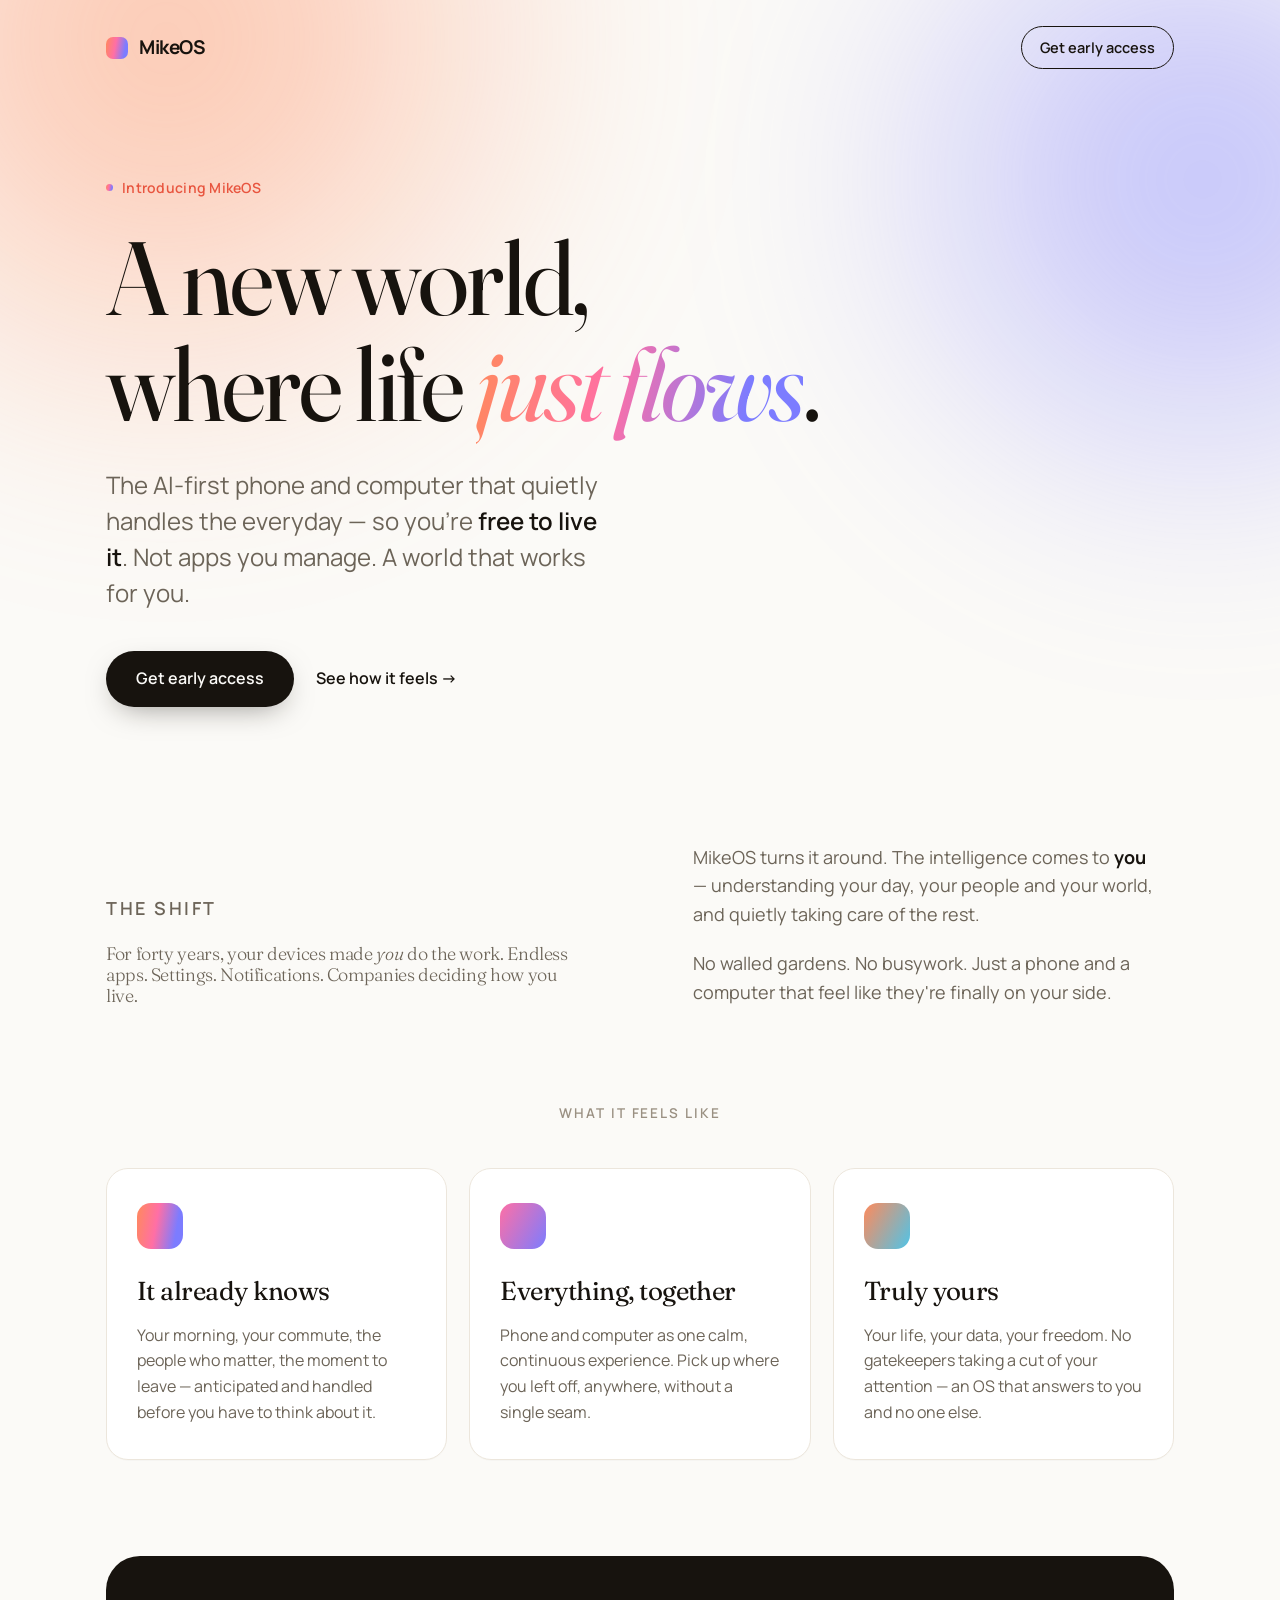
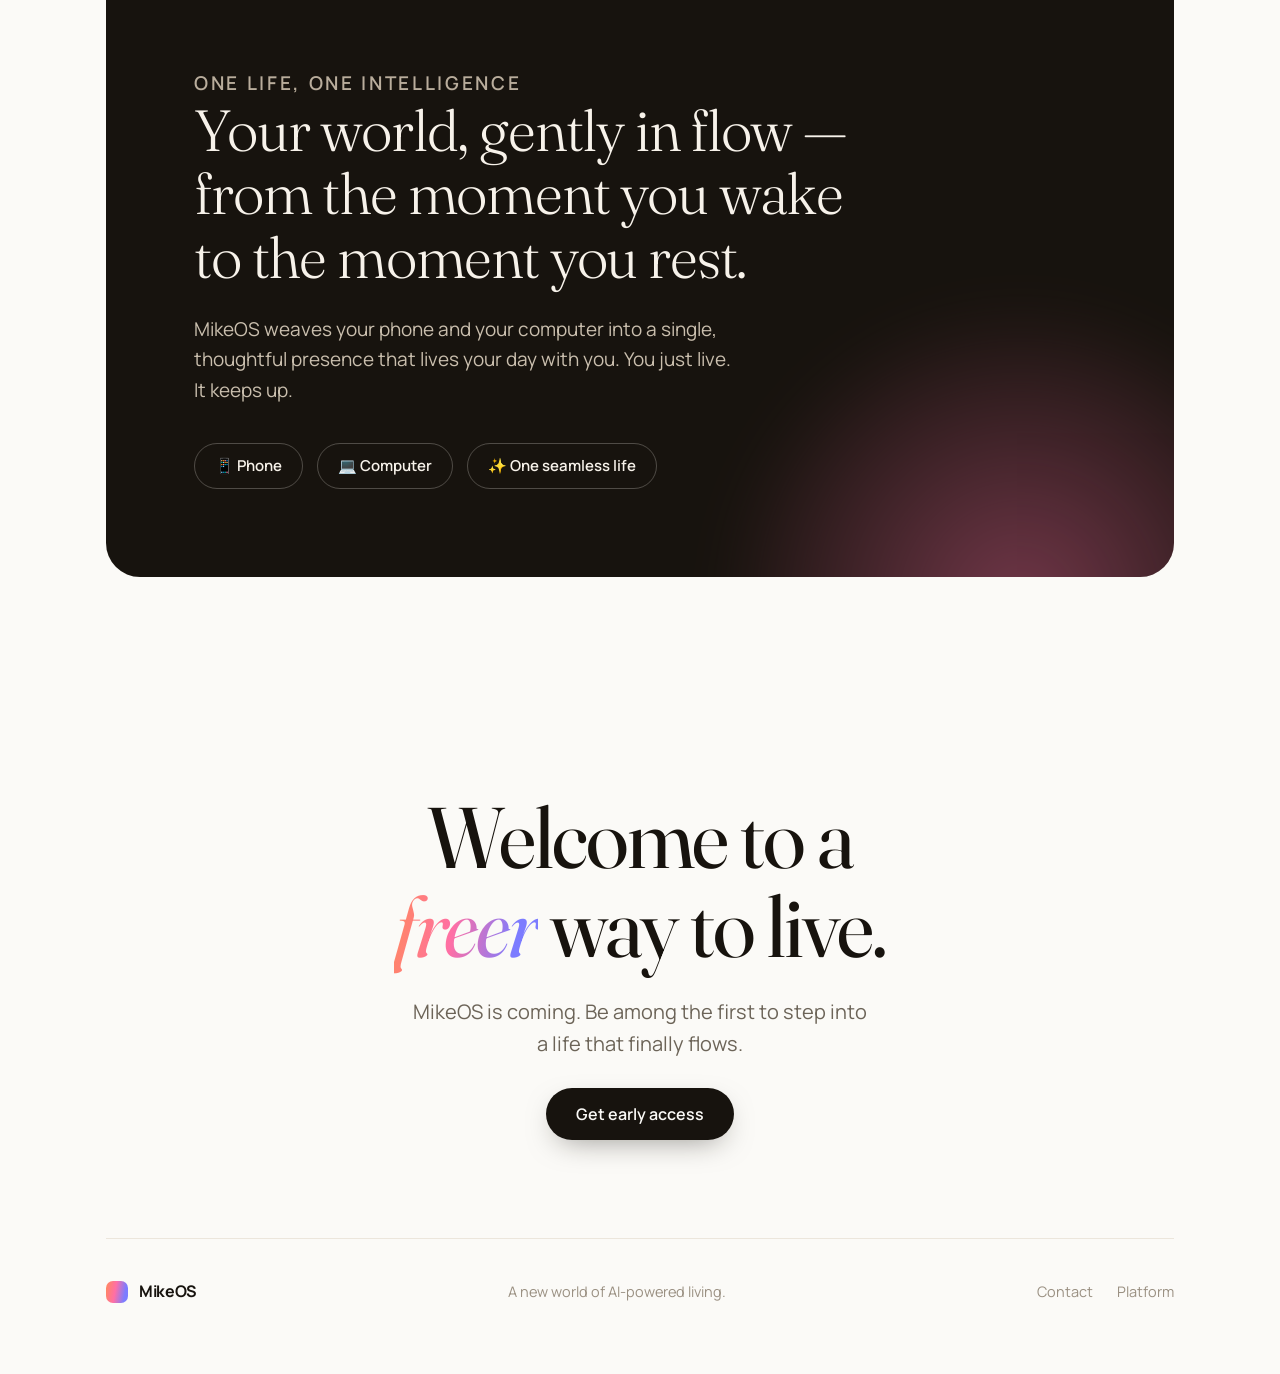
==== public/index.html @ 31132ad1 "Reposition: MikeOS consumer story (freedom + AI, life that flows) — drop the technical/OSM angle Ful" ====
<!doctype html>
<html lang="en">
<head>
<meta charset="utf-8" />
<meta name="viewport" content="width=device-width, initial-scale=1" />
<title>MikeOS — a freer, smarter way to live</title>
<meta name="description" content="MikeOS is the AI-first phone and computer that quietly handles the everyday — so you're free to live it. A new world where life just flows." />
<meta property="og:title" content="MikeOS — life just flows" />
<meta property="og:description" content="The AI-first phone and computer that works for you. Not apps you manage — a world that handles the everyday, so you're free to live it." />
<meta name="theme-color" content="#FBFAF7" />
<link rel="icon" href="data:image/svg+xml,%3Csvg xmlns='http://www.w3.org/2000/svg' viewBox='0 0 32 32'%3E%3Cdefs%3E%3ClinearGradient id='g' x1='0' y1='1' x2='1' y2='0'%3E%3Cstop offset='0' stop-color='%23FF8A5B'/%3E%3Cstop offset='.5' stop-color='%23FF6FA5'/%3E%3Cstop offset='1' stop-color='%237C7CFF'/%3E%3C/linearGradient%3E%3C/defs%3E%3Crect width='32' height='32' rx='9' fill='%23FBFAF7'/%3E%3Ccircle cx='16' cy='16' r='8' fill='url(%23g)'/%3E%3C/svg%3E" />
<link rel="preconnect" href="https://fonts.googleapis.com">
<link rel="preconnect" href="https://fonts.gstatic.com" crossorigin>
<link href="https://fonts.googleapis.com/css2?family=Fraunces:ital,opsz,wght@0,9..144,300..600;1,9..144,300..500&family=Manrope:wght@400;500;600;700&display=swap" rel="stylesheet">
<style>
  :root{
    --bg:#FBFAF7; --ink:#17130E; --muted:#6c6458; --faint:#9a9082;
    --line:#ece6dc; --card:#ffffff;
    --coral:#FF8A5B; --rose:#FF6FA5; --peri:#7C7CFF; --sky:#4FC4E8;
    --accent:#E8553F;
    --disp:"Fraunces",Georgia,"Times New Roman",serif;
    --sans:"Manrope",system-ui,-apple-system,"Segoe UI",Roboto,Helvetica,Arial,sans-serif;
    --grad:linear-gradient(100deg,var(--coral),var(--rose) 42%,var(--peri) 82%);
  }
  *{box-sizing:border-box}
  html{scroll-behavior:smooth;-webkit-text-size-adjust:100%}
  body{margin:0;background:var(--bg);color:var(--ink);font-family:var(--sans);
    line-height:1.6;-webkit-font-smoothing:antialiased;overflow-x:hidden;font-size:17px}
  .wrap{max-width:1120px;margin:0 auto;padding:0 26px}
  a{color:inherit;text-decoration:none}
  .grad-text{background:var(--grad);-webkit-background-clip:text;background-clip:text;color:transparent}
  em{font-style:italic}

  /* atmosphere */
  .dawn{position:fixed;inset:0;z-index:0;pointer-events:none;overflow:hidden}
  .dawn::before,.dawn::after{content:"";position:absolute;border-radius:50%;filter:blur(90px);opacity:.5}
  .dawn::before{width:70vw;height:70vw;left:-15vw;top:-25vw;
    background:radial-gradient(circle at 40% 40%,var(--coral),transparent 62%)}
  .dawn::after{width:60vw;height:60vw;right:-18vw;top:-10vw;
    background:radial-gradient(circle at 60% 40%,var(--peri),transparent 62%)}
  .content{position:relative;z-index:1}

  /* nav */
  nav{display:flex;align-items:center;justify-content:space-between;padding:26px 0}
  .logo{display:flex;align-items:center;gap:11px;font-weight:700;font-size:19px;letter-spacing:-.02em}
  .logo .mark{width:22px;height:22px;border-radius:7px;background:var(--grad);display:inline-block}
  nav .cta{font-family:var(--sans);font-weight:600;font-size:14.5px;border:1px solid var(--ink);
    border-radius:999px;padding:9px 18px;transition:.2s}
  nav .cta:hover{background:var(--ink);color:var(--bg)}

  /* hero */
  .hero{padding:76px 0 40px;max-width:930px}
  .eyebrow{font-weight:600;font-size:14px;letter-spacing:.02em;color:var(--accent);margin:0 0 26px;
    display:inline-flex;align-items:center;gap:9px}
  .eyebrow .d{width:7px;height:7px;border-radius:50%;background:var(--grad)}
  h1{font-family:var(--disp);font-weight:400;font-size:clamp(46px,8.5vw,104px);line-height:1.02;
    letter-spacing:-.025em;margin:0;text-wrap:balance}
  h1 em{font-weight:400}
  .sub{font-size:clamp(19px,2.5vw,24px);color:var(--muted);max-width:34ch;margin:30px 0 0;line-height:1.5}
  .sub b{color:var(--ink);font-weight:600}
  .actions{display:flex;flex-wrap:wrap;gap:14px;margin-top:40px;align-items:center}
  .btn{font-weight:600;font-size:16px;border-radius:999px;padding:15px 30px;background:var(--ink);color:var(--bg);
    transition:transform .2s,box-shadow .2s;box-shadow:0 10px 30px -12px rgba(23,19,14,.5)}
  .btn:hover{transform:translateY(-2px);box-shadow:0 16px 36px -12px rgba(23,19,14,.55)}
  .btn.ghost{background:transparent;color:var(--ink);box-shadow:none;padding-left:8px}
  .btn.ghost:hover{transform:none;color:var(--accent)}

  /* manifesto */
  .band{padding:96px 0}
  .kicker{font-weight:600;font-size:13.5px;letter-spacing:.14em;text-transform:uppercase;color:var(--faint);margin:0 0 22px}
  .lead{font-family:var(--disp);font-weight:300;font-size:clamp(28px,4.4vw,50px);line-height:1.18;
    letter-spacing:-.02em;margin:0;max-width:22ch}
  .lead .q{color:var(--muted)}
  .man-grid{display:grid;grid-template-columns:1.05fr .95fr;gap:56px;align-items:end}
  .man-grid p{color:var(--muted);font-size:18px;max-width:42ch;margin:0}
  .man-grid p + p{margin-top:20px}

  /* feelings */
  .feel{display:grid;grid-template-columns:repeat(3,1fr);gap:22px}
  .f{background:var(--card);border:1px solid var(--line);border-radius:22px;padding:34px 30px;
    transition:transform .25s,box-shadow .25s;box-shadow:0 1px 0 rgba(23,19,14,.02)}
  .f:hover{transform:translateY(-4px);box-shadow:0 26px 50px -30px rgba(23,19,14,.35)}
  .f .orb{width:46px;height:46px;border-radius:14px;margin-bottom:22px;background:var(--grad)}
  .f:nth-child(2) .orb{background:linear-gradient(120deg,var(--rose),var(--peri))}
  .f:nth-child(3) .orb{background:linear-gradient(120deg,var(--coral),var(--sky))}
  .f h3{font-family:var(--disp);font-weight:400;font-size:26px;letter-spacing:-.02em;margin:0 0 10px}
  .f p{color:var(--muted);font-size:16px;margin:0}

  /* one experience */
  .one{background:var(--ink);color:#f7f2ea;border-radius:34px;padding:clamp(44px,7vw,88px);
    position:relative;overflow:hidden}
  .one::after{content:"";position:absolute;width:56vw;height:56vw;right:-16vw;bottom:-30vw;border-radius:50%;
    background:radial-gradient(circle,var(--rose),transparent 60%);opacity:.4;filter:blur(30px)}
  .one .kicker{color:#b9ad9c}
  .one h2{font-family:var(--disp);font-weight:300;font-size:clamp(30px,5vw,58px);line-height:1.1;
    letter-spacing:-.02em;margin:0;max-width:20ch;position:relative}
  .one p{color:#cabfae;font-size:19px;max-width:46ch;margin:24px 0 0;position:relative}
  .devices{display:flex;gap:14px;margin-top:38px;position:relative;flex-wrap:wrap}
  .pill{border:1px solid rgba(247,242,234,.25);border-radius:999px;padding:10px 20px;font-weight:600;font-size:15px}

  /* closing */
  .close{text-align:center;padding:120px 0 40px}
  .close h2{font-family:var(--disp);font-weight:400;font-size:clamp(38px,7vw,86px);line-height:1.03;
    letter-spacing:-.025em;margin:0 auto;max-width:16ch;text-wrap:balance}
  .close p{color:var(--muted);font-size:20px;margin:26px auto 40px;max-width:38ch}

  /* footer */
  footer{border-top:1px solid var(--line);margin-top:70px;padding:40px 0 70px;
    display:flex;flex-wrap:wrap;gap:18px;align-items:center;justify-content:space-between;color:var(--faint);font-size:14.5px}
  footer .logo{font-size:16px;color:var(--ink)}
  footer nav{padding:0;gap:24px;display:flex}
  footer a:hover{color:var(--ink)}

  /* reveal */
  .rv{opacity:0;transform:translateY(20px);transition:opacity .8s cubic-bezier(.2,.7,.2,1),transform .8s cubic-bezier(.2,.7,.2,1)}
  .rv.in{opacity:1;transform:none}
  @media (prefers-reduced-motion:reduce){.rv{opacity:1;transform:none;transition:none}.dawn{display:none}}

  @media(max-width:820px){
    .man-grid{grid-template-columns:1fr;gap:26px;align-items:start}
    .feel{grid-template-columns:1fr}
    .band{padding:70px 0}
  }
</style>
</head>
<body>
<div class="dawn" aria-hidden="true"></div>
<div class="content">
<div class="wrap">

  <nav>
    <a class="logo" href="/"><span class="mark"></span>MikeOS</a>
    <a class="cta" href="#join">Get early access</a>
  </nav>

  <header class="hero">
    <p class="eyebrow rv"><span class="d"></span>Introducing MikeOS</p>
    <h1 class="rv">A new world,<br>where life <em class="grad-text">just&nbsp;flows</em>.</h1>
    <p class="sub rv">The AI-first phone and computer that quietly handles the everyday —
      so you're <b>free to live it</b>. Not apps you manage. A world that works for you.</p>
    <div class="actions rv">
      <a class="btn" href="#join">Get early access</a>
      <a class="btn ghost" href="#story">See how it feels →</a>
    </div>
  </header>

  <section class="band" id="story">
    <div class="man-grid">
      <div>
        <p class="kicker rv">The shift</p>
        <p class="lead rv">For forty years, your devices made <em>you</em> do the work.
          <span class="q">Endless apps. Settings. Notifications. Companies deciding how you live.</span></p>
      </div>
      <div class="rv">
        <p>MikeOS turns it around. The intelligence comes to <b style="color:var(--ink)">you</b> —
          understanding your day, your people and your world, and quietly taking care of the rest.</p>
        <p>No walled gardens. No busywork. Just a phone and a computer that feel like they're finally
          on your side.</p>
      </div>
    </div>
  </section>

  <section class="band" style="padding-top:0">
    <p class="kicker rv" style="text-align:center;margin-bottom:44px">What it feels like</p>
    <div class="feel">
      <div class="f rv">
        <div class="orb"></div>
        <h3>It already knows</h3>
        <p>Your morning, your commute, the people who matter, the moment to leave — anticipated and
          handled before you have to think about it.</p>
      </div>
      <div class="f rv">
        <div class="orb"></div>
        <h3>Everything, together</h3>
        <p>Phone and computer as one calm, continuous experience. Pick up where you left off, anywhere,
          without a single seam.</p>
      </div>
      <div class="f rv">
        <div class="orb"></div>
        <h3>Truly yours</h3>
        <p>Your life, your data, your freedom. No gatekeepers taking a cut of your attention — an OS
          that answers to you and no one else.</p>
      </div>
    </div>
  </section>

  <section class="band" style="padding-top:0">
    <div class="one rv">
      <p class="kicker">One life, one intelligence</p>
      <h2>Your world, gently in flow — from the moment you wake to the moment you rest.</h2>
      <p>MikeOS weaves your phone and your computer into a single, thoughtful presence that lives your
        day with you. You just live. It keeps up.</p>
      <div class="devices">
        <span class="pill">📱 Phone</span>
        <span class="pill">💻 Computer</span>
        <span class="pill">✨ One seamless life</span>
      </div>
    </div>
  </section>

  <section class="close" id="join">
    <h2 class="rv">Welcome to a <em class="grad-text">freer</em> way to live.</h2>
    <p class="rv">MikeOS is coming. Be among the first to step into a life that finally flows.</p>
    <a class="btn rv" href="mailto:hello@osmike.com?subject=MikeOS%20early%20access">Get early access</a>
  </section>

  <footer>
    <a class="logo" href="/"><span class="mark"></span>MikeOS</a>
    <div>A new world of AI-powered living.</div>
    <nav>
      <a href="mailto:hello@osmike.com">Contact</a>
      <a href="https://osm.osmike.com">Platform</a>
    </nav>
  </footer>

</div>
</div>

<script>
  (function(){
    var els=[].slice.call(document.querySelectorAll('.rv'));
    if(!('IntersectionObserver' in window)){els.forEach(function(e){e.classList.add('in')});return;}
    var io=new IntersectionObserver(function(en){
      en.forEach(function(x){ if(x.isIntersecting){x.target.classList.add('in');io.unobserve(x.target);} });
    },{threshold:.12,rootMargin:'0px 0px -8% 0px'});
    els.forEach(function(e){io.observe(e)});
  })();
</script>
</body>
</html>
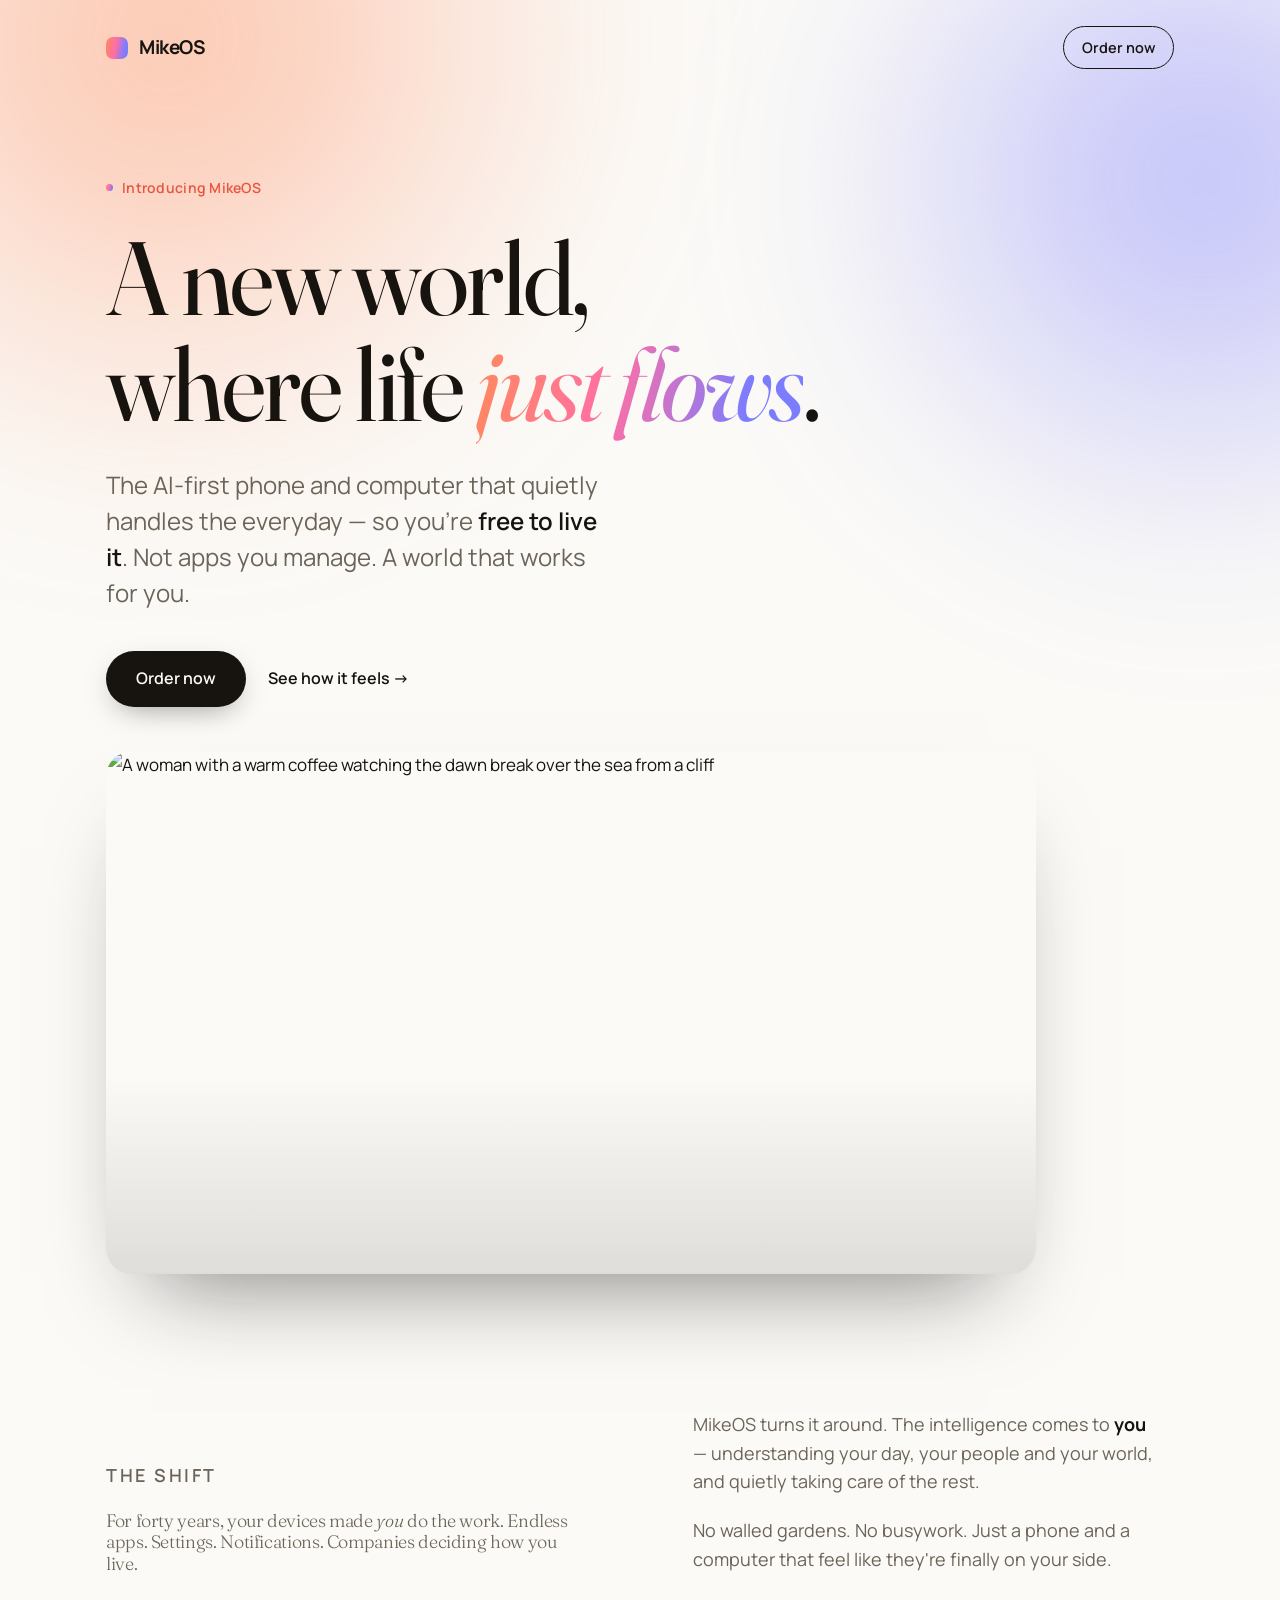
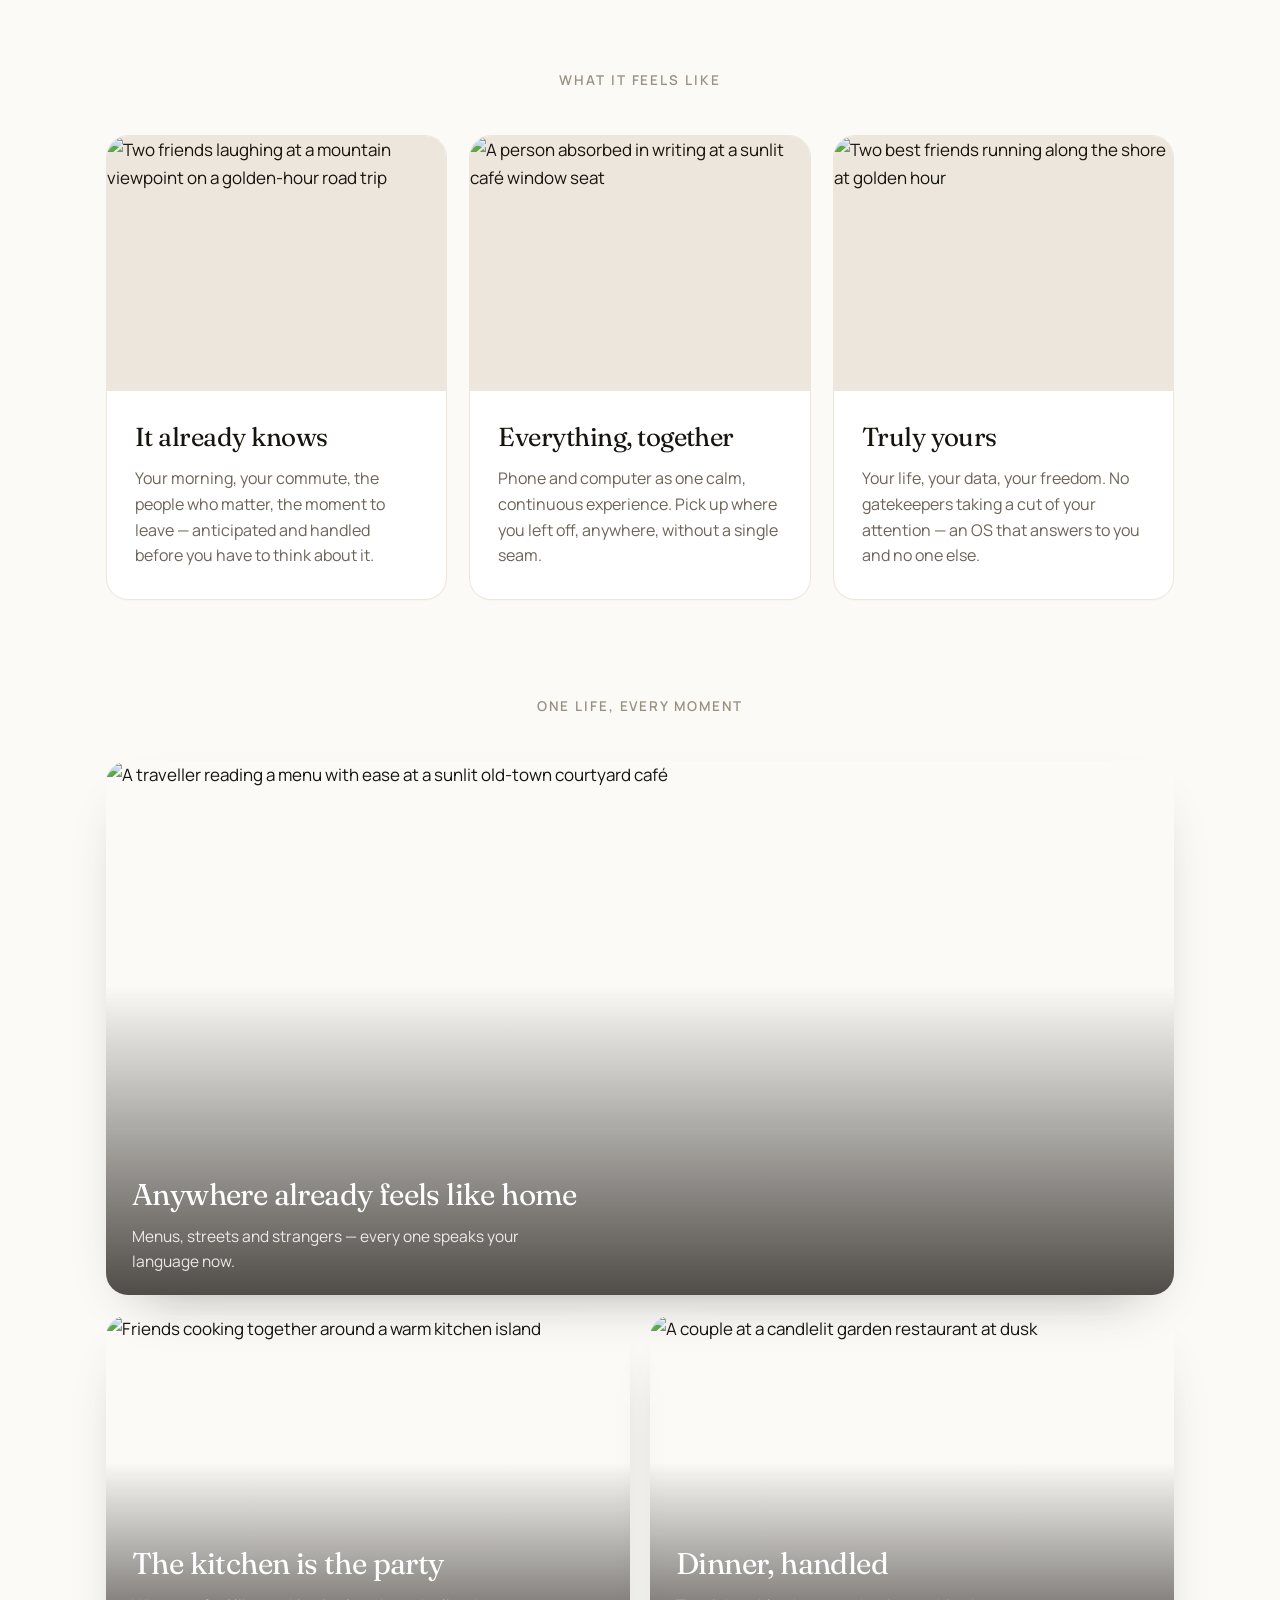
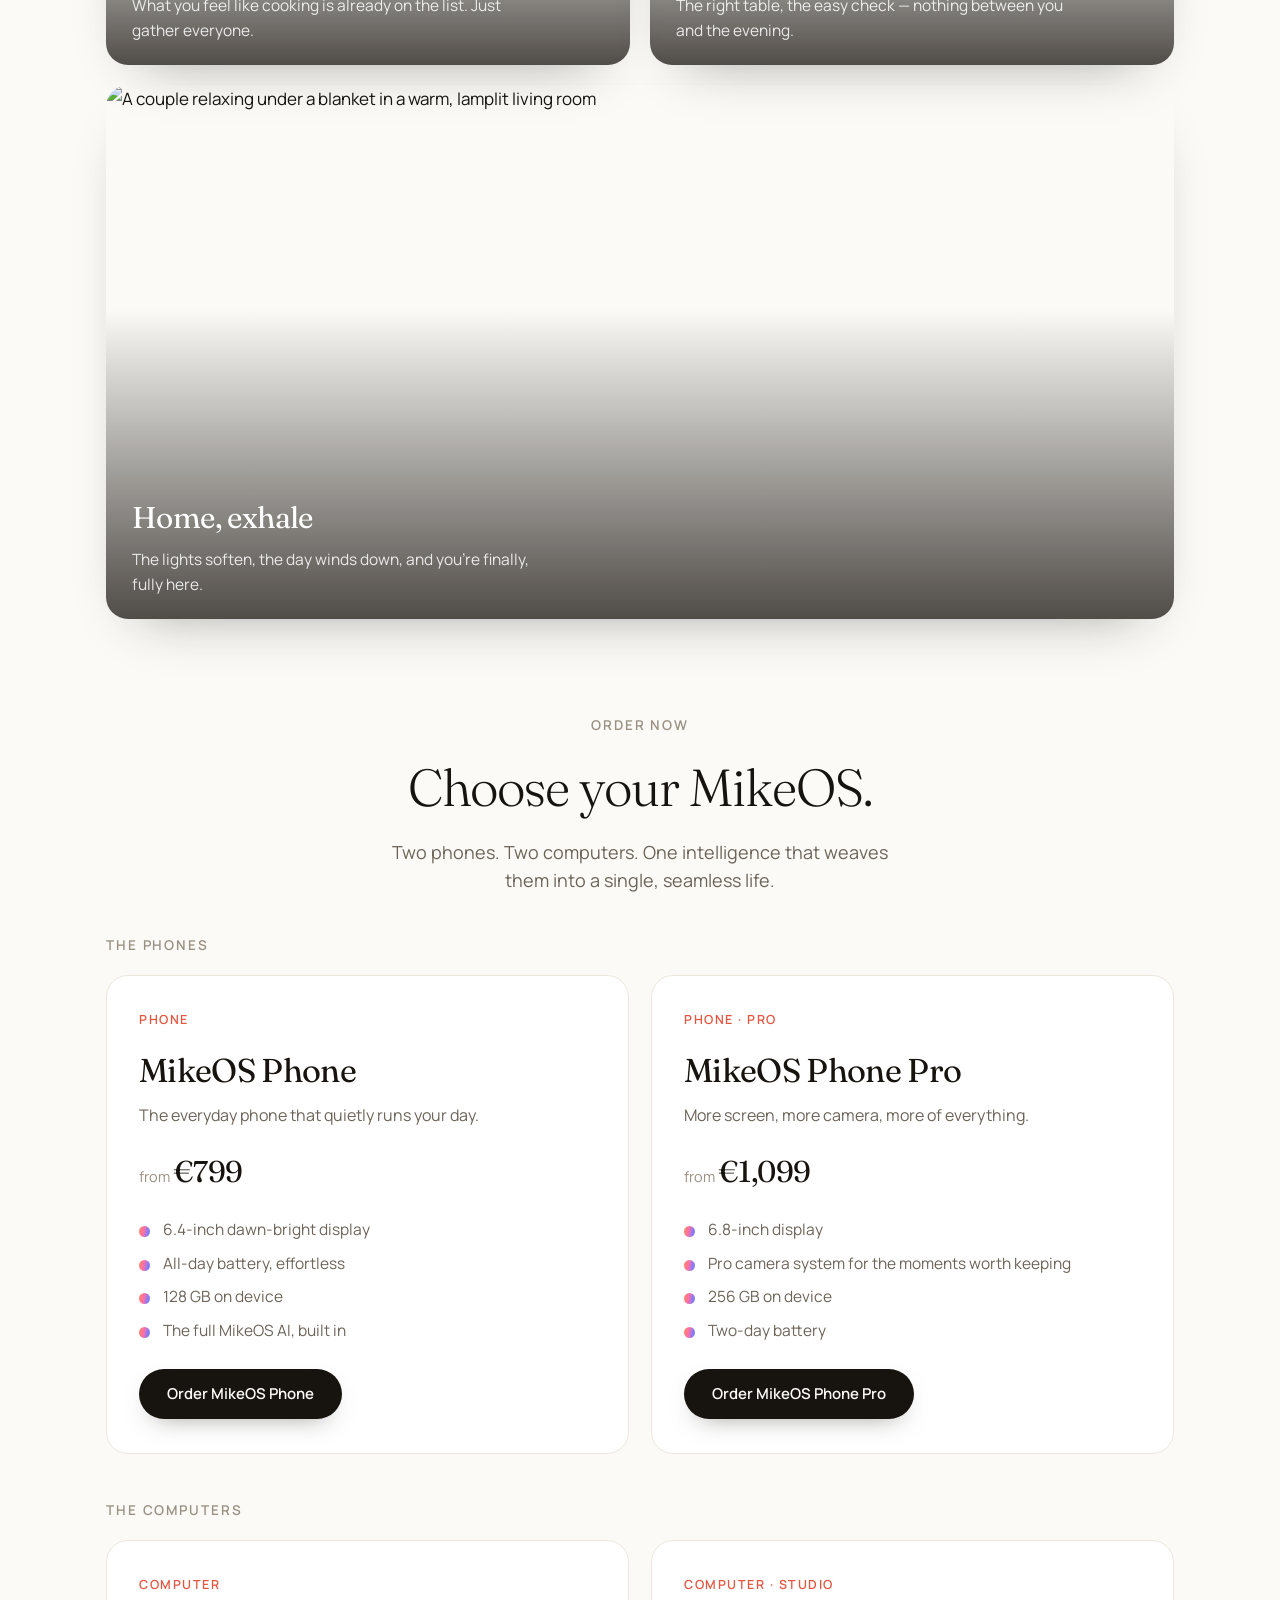
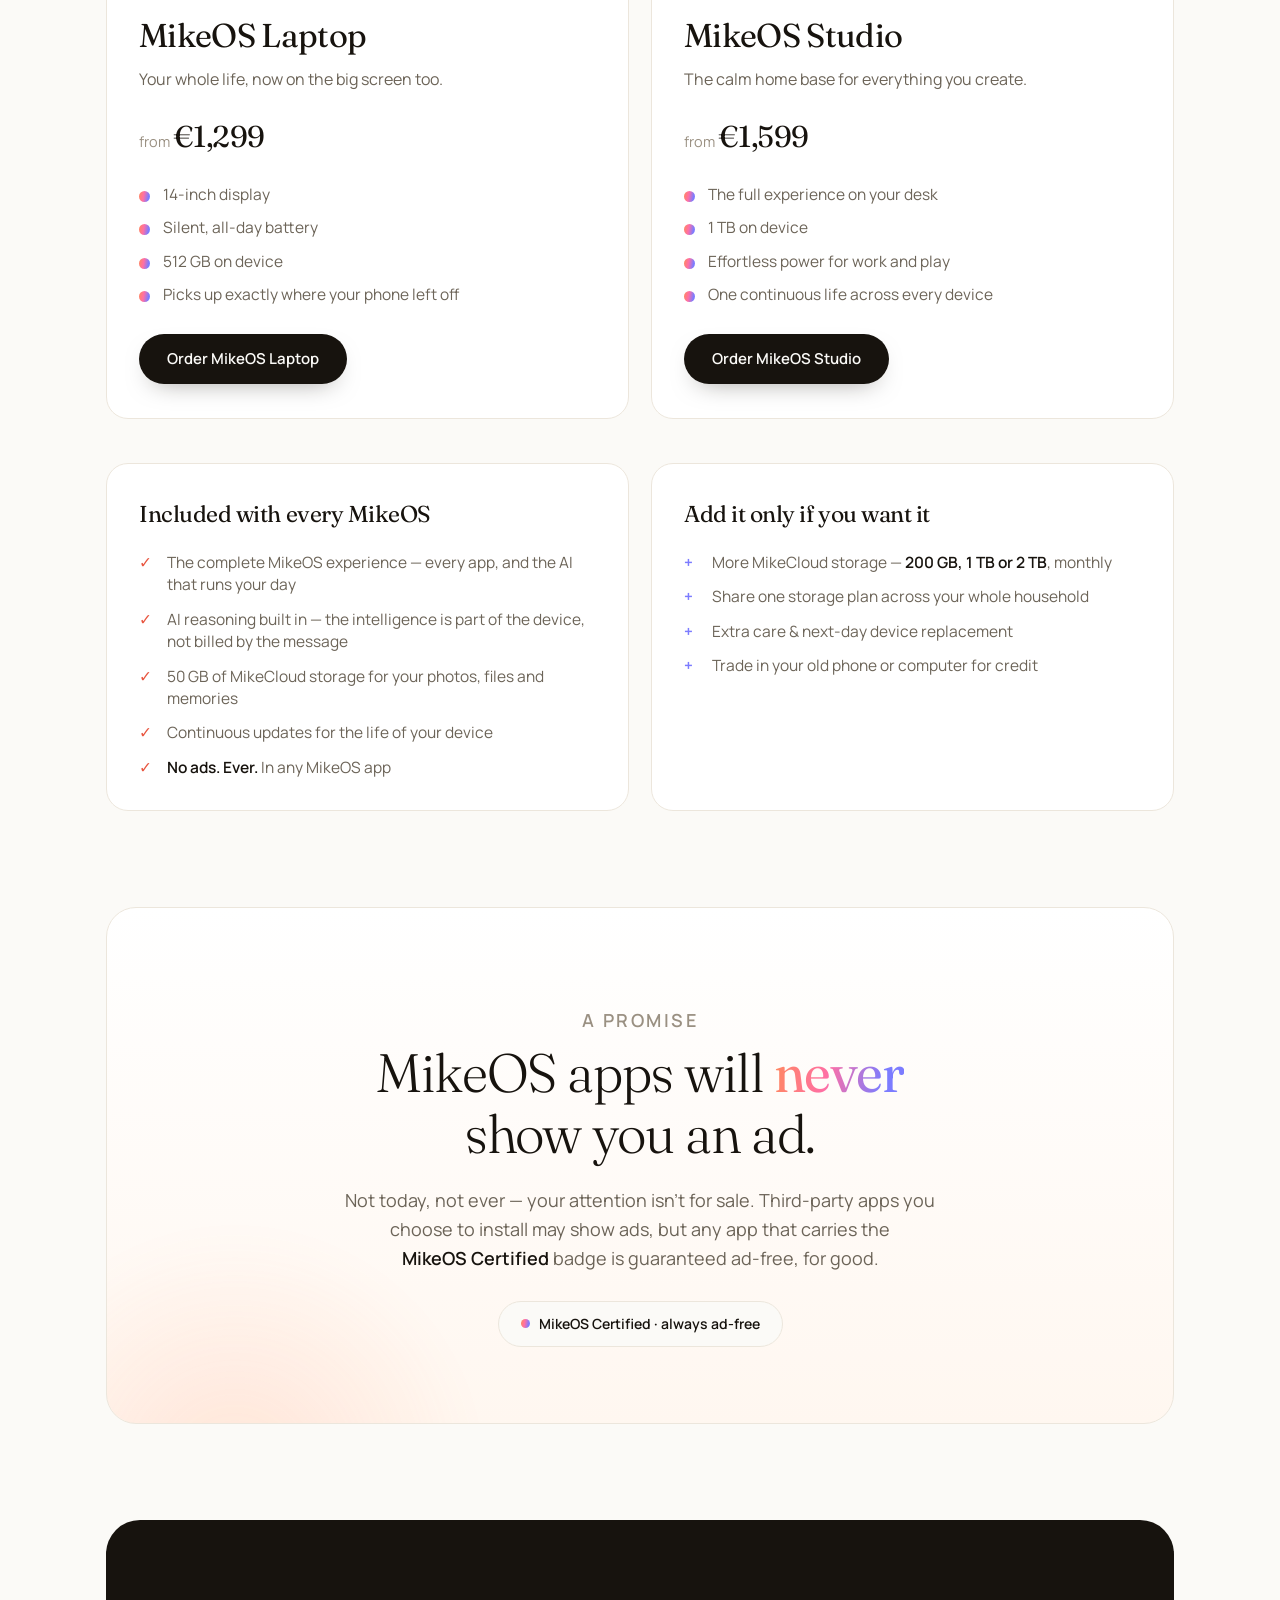
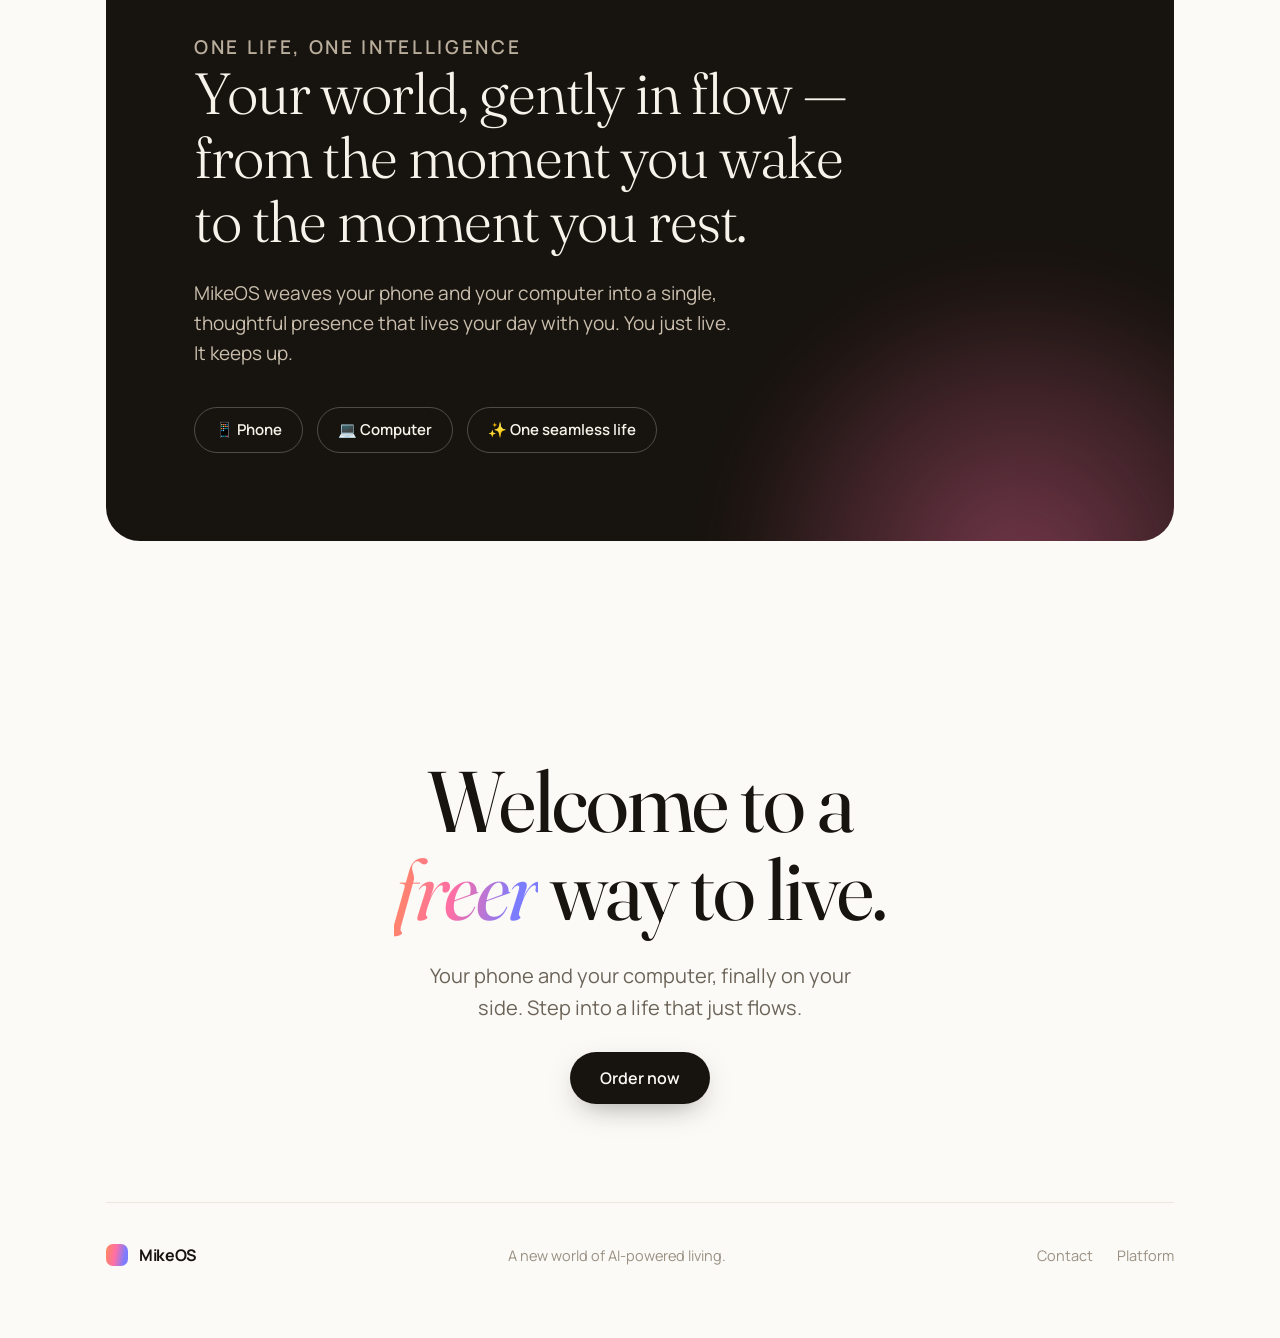
==== commit 0381665d: "Add lifestyle imagery + Order section (2 phones, 2 computers) + no-ads promise - Weave 8 Grok-genera" ====
--- a/public/index.html
+++ b/public/index.html
@@ -77,14 +77,83 @@
 
   /* feelings */
   .feel{display:grid;grid-template-columns:repeat(3,1fr);gap:22px}
-  .f{background:var(--card);border:1px solid var(--line);border-radius:22px;padding:34px 30px;
+  .f{background:var(--card);border:1px solid var(--line);border-radius:22px;overflow:hidden;
     transition:transform .25s,box-shadow .25s;box-shadow:0 1px 0 rgba(23,19,14,.02)}
   .f:hover{transform:translateY(-4px);box-shadow:0 26px 50px -30px rgba(23,19,14,.35)}
-  .f .orb{width:46px;height:46px;border-radius:14px;margin-bottom:22px;background:var(--grad)}
-  .f:nth-child(2) .orb{background:linear-gradient(120deg,var(--rose),var(--peri))}
-  .f:nth-child(3) .orb{background:linear-gradient(120deg,var(--coral),var(--sky))}
-  .f h3{font-family:var(--disp);font-weight:400;font-size:26px;letter-spacing:-.02em;margin:0 0 10px}
+  .f-media{aspect-ratio:4/3;overflow:hidden;background:var(--line)}
+  .f-media img{width:100%;height:100%;object-fit:cover;display:block;transition:transform .5s}
+  .f:hover .f-media img{transform:scale(1.05)}
+  .f-body{padding:26px 28px 30px}
+  .f h3{font-family:var(--disp);font-weight:400;font-size:26px;letter-spacing:-.02em;margin:0 0 8px}
   .f p{color:var(--muted);font-size:16px;margin:0}
+
+  /* hero media */
+  .hero-media{max-width:930px;margin:44px 0 0;border-radius:26px;overflow:hidden;position:relative;
+    aspect-ratio:16/9;box-shadow:0 50px 90px -46px rgba(23,19,14,.55)}
+  .hero-media img{width:100%;height:100%;object-fit:cover;display:block}
+  .hero-media::after{content:"";position:absolute;inset:0;
+    background:linear-gradient(180deg,transparent 62%,rgba(23,19,14,.12))}
+
+  /* journeys */
+  .jgrid{display:grid;grid-template-columns:repeat(2,1fr);gap:20px}
+  .j{position:relative;border-radius:22px;overflow:hidden;aspect-ratio:3/2;display:block;
+    box-shadow:0 24px 55px -34px rgba(23,19,14,.45)}
+  .j.wide{grid-column:1 / -1;aspect-ratio:2/1}
+  .j img{width:100%;height:100%;object-fit:cover;display:block;
+    transition:transform .7s cubic-bezier(.2,.7,.2,1)}
+  .j:hover img{transform:scale(1.05)}
+  .j::after{content:"";position:absolute;inset:0;
+    background:linear-gradient(180deg,transparent 42%,rgba(20,15,10,.74))}
+  .j .cap{position:absolute;left:26px;right:26px;bottom:22px;z-index:1;color:#fff}
+  .j .cap h3{font-family:var(--disp);font-weight:400;font-size:clamp(22px,2.6vw,30px);
+    letter-spacing:-.02em;margin:0 0 5px;color:#fff}
+  .j .cap p{font-size:15.5px;margin:0;color:rgba(255,255,255,.86);max-width:46ch}
+
+  /* order / products */
+  .section-title{font-family:var(--disp);font-weight:300;font-size:clamp(30px,5vw,52px);
+    letter-spacing:-.02em;text-align:center;margin:0 auto 8px;max-width:16ch}
+  .section-sub{text-align:center;color:var(--muted);font-size:18px;max-width:46ch;margin:0 auto 40px}
+  .prods{display:grid;grid-template-columns:repeat(2,1fr);gap:22px}
+  .p{background:var(--card);border:1px solid var(--line);border-radius:22px;padding:34px 32px;
+    display:flex;flex-direction:column;transition:transform .25s,box-shadow .25s}
+  .p:hover{transform:translateY(-4px);box-shadow:0 26px 50px -30px rgba(23,19,14,.35)}
+  .p .tag{font-weight:600;font-size:12.5px;letter-spacing:.12em;text-transform:uppercase;color:var(--accent);margin:0 0 14px}
+  .p h3{font-family:var(--disp);font-weight:400;font-size:clamp(26px,3.4vw,33px);letter-spacing:-.02em;margin:0 0 6px}
+  .p .tagline{color:var(--muted);font-size:16px;margin:0 0 20px}
+  .p .price{font-size:14.5px;color:var(--faint);margin:0 0 22px}
+  .p .price b{font-family:var(--disp);font-size:30px;font-weight:400;color:var(--ink);letter-spacing:-.02em}
+  .p ul{list-style:none;padding:0;margin:0 0 28px;display:grid;gap:11px}
+  .p li{position:relative;padding-left:24px;color:var(--muted);font-size:15.5px;line-height:1.45}
+  .p li::before{content:"";position:absolute;left:0;top:8px;width:11px;height:11px;border-radius:50%;background:var(--grad)}
+  .p .p-cta{margin-top:auto;align-self:flex-start;font-weight:600;font-size:15px;border-radius:999px;
+    padding:13px 28px;background:var(--ink);color:var(--bg);transition:transform .2s,box-shadow .2s;
+    box-shadow:0 10px 26px -14px rgba(23,19,14,.5)}
+  .p .p-cta:hover{transform:translateY(-2px)}
+
+  /* included vs extra */
+  .incl{display:grid;grid-template-columns:1fr 1fr;gap:22px}
+  .incl .box{background:var(--card);border:1px solid var(--line);border-radius:22px;padding:32px}
+  .incl h4{font-family:var(--disp);font-weight:400;font-size:23px;letter-spacing:-.02em;margin:0 0 18px}
+  .incl ul{list-style:none;padding:0;margin:0;display:grid;gap:12px}
+  .incl li{padding-left:28px;position:relative;color:var(--muted);font-size:15.5px;line-height:1.45}
+  .incl li b{color:var(--ink);font-weight:600}
+  .incl li::before{content:"✓";position:absolute;left:0;top:0;color:var(--accent);font-weight:700}
+  .incl .extra li::before{content:"+";color:var(--peri)}
+
+  /* ads promise */
+  .promise{border:1px solid var(--line);background:linear-gradient(180deg,#ffffff,#fff7f0);
+    border-radius:30px;padding:clamp(42px,6vw,76px);text-align:center;position:relative;overflow:hidden}
+  .promise::after{content:"";position:absolute;width:44vw;height:44vw;left:-12vw;bottom:-26vw;border-radius:50%;
+    background:radial-gradient(circle,var(--coral),transparent 62%);opacity:.16;filter:blur(20px);pointer-events:none}
+  .promise .kicker{color:var(--faint);position:relative}
+  .promise h2{font-family:var(--disp);font-weight:300;font-size:clamp(30px,5vw,54px);line-height:1.12;
+    letter-spacing:-.02em;margin:8px auto 0;max-width:18ch;position:relative}
+  .promise h2 b{font-weight:400}
+  .promise p{color:var(--muted);font-size:18px;max-width:54ch;margin:22px auto 0;position:relative}
+  .promise p b{color:var(--ink);font-weight:600}
+  .promise .badge{display:inline-flex;align-items:center;gap:9px;margin-top:28px;border:1px solid var(--line);
+    background:var(--bg);border-radius:999px;padding:11px 22px;font-weight:600;font-size:14px;position:relative}
+  .promise .badge .dot{width:9px;height:9px;border-radius:50%;background:var(--grad)}
 
   /* one experience */
   .one{background:var(--ink);color:#f7f2ea;border-radius:34px;padding:clamp(44px,7vw,88px);
@@ -119,6 +188,10 @@
   @media(max-width:820px){
     .man-grid{grid-template-columns:1fr;gap:26px;align-items:start}
     .feel{grid-template-columns:1fr}
+    .jgrid{grid-template-columns:1fr}
+    .j,.j.wide{aspect-ratio:3/2}
+    .prods{grid-template-columns:1fr}
+    .incl{grid-template-columns:1fr}
     .band{padding:70px 0}
   }
 </style>
@@ -130,7 +203,7 @@
 
   <nav>
     <a class="logo" href="/"><span class="mark"></span>MikeOS</a>
-    <a class="cta" href="#join">Get early access</a>
+    <a class="cta" href="#order">Order now</a>
   </nav>
 
   <header class="hero">
@@ -139,8 +212,12 @@
     <p class="sub rv">The AI-first phone and computer that quietly handles the everyday —
       so you're <b>free to live it</b>. Not apps you manage. A world that works for you.</p>
     <div class="actions rv">
-      <a class="btn" href="#join">Get early access</a>
+      <a class="btn" href="#order">Order now</a>
       <a class="btn ghost" href="#story">See how it feels →</a>
+    </div>
+    <div class="hero-media rv">
+      <img src="/img/hero-overlook.jpg" width="1280" height="720" fetchpriority="high" decoding="async"
+        alt="A woman with a warm coffee watching the dawn break over the sea from a cliff">
     </div>
   </header>
 
@@ -164,23 +241,170 @@
     <p class="kicker rv" style="text-align:center;margin-bottom:44px">What it feels like</p>
     <div class="feel">
       <div class="f rv">
-        <div class="orb"></div>
-        <h3>It already knows</h3>
-        <p>Your morning, your commute, the people who matter, the moment to leave — anticipated and
-          handled before you have to think about it.</p>
+        <div class="f-media"><img src="/img/journey-road.jpg" width="1280" height="720" loading="lazy" decoding="async"
+          alt="Two friends laughing at a mountain viewpoint on a golden-hour road trip"></div>
+        <div class="f-body">
+          <h3>It already knows</h3>
+          <p>Your morning, your commute, the people who matter, the moment to leave — anticipated and
+            handled before you have to think about it.</p>
+        </div>
       </div>
       <div class="f rv">
-        <div class="orb"></div>
-        <h3>Everything, together</h3>
-        <p>Phone and computer as one calm, continuous experience. Pick up where you left off, anywhere,
-          without a single seam.</p>
+        <div class="f-media"><img src="/img/journey-work.jpg" width="1280" height="720" loading="lazy" decoding="async"
+          alt="A person absorbed in writing at a sunlit café window seat"></div>
+        <div class="f-body">
+          <h3>Everything, together</h3>
+          <p>Phone and computer as one calm, continuous experience. Pick up where you left off, anywhere,
+            without a single seam.</p>
+        </div>
       </div>
       <div class="f rv">
-        <div class="orb"></div>
-        <h3>Truly yours</h3>
-        <p>Your life, your data, your freedom. No gatekeepers taking a cut of your attention — an OS
-          that answers to you and no one else.</p>
-      </div>
+        <div class="f-media"><img src="/img/journey-beach.jpg" width="1280" height="720" loading="lazy" decoding="async"
+          alt="Two best friends running along the shore at golden hour"></div>
+        <div class="f-body">
+          <h3>Truly yours</h3>
+          <p>Your life, your data, your freedom. No gatekeepers taking a cut of your attention — an OS
+            that answers to you and no one else.</p>
+        </div>
+      </div>
+    </div>
+  </section>
+
+  <section class="band journeys" style="padding-top:0">
+    <p class="kicker rv" style="text-align:center;margin-bottom:44px">One life, every moment</p>
+    <div class="jgrid">
+      <a class="j wide rv" href="#join">
+        <img src="/img/journey-abroad.jpg" width="1280" height="720" loading="lazy" decoding="async"
+          alt="A traveller reading a menu with ease at a sunlit old-town courtyard café">
+        <div class="cap">
+          <h3>Anywhere already feels like home</h3>
+          <p>Menus, streets and strangers — every one speaks your language now.</p>
+        </div>
+      </a>
+      <a class="j rv" href="#join">
+        <img src="/img/journey-cooking.jpg" width="1280" height="720" loading="lazy" decoding="async"
+          alt="Friends cooking together around a warm kitchen island">
+        <div class="cap">
+          <h3>The kitchen is the party</h3>
+          <p>What you feel like cooking is already on the list. Just gather everyone.</p>
+        </div>
+      </a>
+      <a class="j rv" href="#join">
+        <img src="/img/journey-dinner.jpg" width="1280" height="720" loading="lazy" decoding="async"
+          alt="A couple at a candlelit garden restaurant at dusk">
+        <div class="cap">
+          <h3>Dinner, handled</h3>
+          <p>The right table, the easy check — nothing between you and the evening.</p>
+        </div>
+      </a>
+      <a class="j wide rv" href="#join">
+        <img src="/img/journey-evening.jpg" width="1280" height="720" loading="lazy" decoding="async"
+          alt="A couple relaxing under a blanket in a warm, lamplit living room">
+        <div class="cap">
+          <h3>Home, exhale</h3>
+          <p>The lights soften, the day winds down, and you're finally, fully here.</p>
+        </div>
+      </a>
+    </div>
+  </section>
+
+  <section class="band" id="order" style="padding-top:0">
+    <p class="kicker rv" style="text-align:center;margin-bottom:10px">Order now</p>
+    <h2 class="section-title rv">Choose your MikeOS.</h2>
+    <p class="section-sub rv">Two phones. Two computers. One intelligence that weaves them into a
+      single, seamless life.</p>
+
+    <p class="kicker rv" style="margin:0 0 18px">The phones</p>
+    <div class="prods">
+      <div class="p rv">
+        <p class="tag">Phone</p>
+        <h3>MikeOS Phone</h3>
+        <p class="tagline">The everyday phone that quietly runs your day.</p>
+        <p class="price">from <b>€799</b></p>
+        <ul>
+          <li>6.4-inch dawn-bright display</li>
+          <li>All-day battery, effortless</li>
+          <li>128&nbsp;GB on device</li>
+          <li>The full MikeOS AI, built in</li>
+        </ul>
+        <a class="p-cta" href="mailto:hello@osmike.com?subject=Order%20—%20MikeOS%20Phone">Order MikeOS Phone</a>
+      </div>
+      <div class="p rv">
+        <p class="tag">Phone · Pro</p>
+        <h3>MikeOS Phone Pro</h3>
+        <p class="tagline">More screen, more camera, more of everything.</p>
+        <p class="price">from <b>€1,099</b></p>
+        <ul>
+          <li>6.8-inch display</li>
+          <li>Pro camera system for the moments worth keeping</li>
+          <li>256&nbsp;GB on device</li>
+          <li>Two-day battery</li>
+        </ul>
+        <a class="p-cta" href="mailto:hello@osmike.com?subject=Order%20—%20MikeOS%20Phone%20Pro">Order MikeOS Phone Pro</a>
+      </div>
+    </div>
+
+    <p class="kicker rv" style="margin:46px 0 18px">The computers</p>
+    <div class="prods">
+      <div class="p rv">
+        <p class="tag">Computer</p>
+        <h3>MikeOS Laptop</h3>
+        <p class="tagline">Your whole life, now on the big screen too.</p>
+        <p class="price">from <b>€1,299</b></p>
+        <ul>
+          <li>14-inch display</li>
+          <li>Silent, all-day battery</li>
+          <li>512&nbsp;GB on device</li>
+          <li>Picks up exactly where your phone left off</li>
+        </ul>
+        <a class="p-cta" href="mailto:hello@osmike.com?subject=Order%20—%20MikeOS%20Laptop">Order MikeOS Laptop</a>
+      </div>
+      <div class="p rv">
+        <p class="tag">Computer · Studio</p>
+        <h3>MikeOS Studio</h3>
+        <p class="tagline">The calm home base for everything you create.</p>
+        <p class="price">from <b>€1,599</b></p>
+        <ul>
+          <li>The full experience on your desk</li>
+          <li>1&nbsp;TB on device</li>
+          <li>Effortless power for work and play</li>
+          <li>One continuous life across every device</li>
+        </ul>
+        <a class="p-cta" href="mailto:hello@osmike.com?subject=Order%20—%20MikeOS%20Studio">Order MikeOS Studio</a>
+      </div>
+    </div>
+
+    <div class="incl" style="margin-top:44px">
+      <div class="box rv">
+        <h4>Included with every MikeOS</h4>
+        <ul>
+          <li>The complete MikeOS experience — every app, and the AI that runs your day</li>
+          <li>AI reasoning built in — the intelligence is part of the device, not billed by the message</li>
+          <li>50&nbsp;GB of MikeCloud storage for your photos, files and memories</li>
+          <li>Continuous updates for the life of your device</li>
+          <li><b>No ads. Ever.</b> In any MikeOS app</li>
+        </ul>
+      </div>
+      <div class="box rv">
+        <h4>Add it only if you want it</h4>
+        <ul class="extra">
+          <li>More MikeCloud storage — <b>200&nbsp;GB, 1&nbsp;TB or 2&nbsp;TB</b>, monthly</li>
+          <li>Share one storage plan across your whole household</li>
+          <li>Extra care &amp; next-day device replacement</li>
+          <li>Trade in your old phone or computer for credit</li>
+        </ul>
+      </div>
+    </div>
+  </section>
+
+  <section class="band" style="padding-top:0">
+    <div class="promise rv">
+      <p class="kicker">A promise</p>
+      <h2>MikeOS apps will <b class="grad-text">never</b> show you an ad.</h2>
+      <p>Not today, not ever — your attention isn't for sale. Third-party apps you choose to install
+        may show ads, but any app that carries the <b>MikeOS&nbsp;Certified</b> badge is guaranteed
+        ad-free, for good.</p>
+      <span class="badge"><span class="dot"></span>MikeOS Certified · always ad-free</span>
     </div>
   </section>
 
@@ -200,8 +424,8 @@
 
   <section class="close" id="join">
     <h2 class="rv">Welcome to a <em class="grad-text">freer</em> way to live.</h2>
-    <p class="rv">MikeOS is coming. Be among the first to step into a life that finally flows.</p>
-    <a class="btn rv" href="mailto:hello@osmike.com?subject=MikeOS%20early%20access">Get early access</a>
+    <p class="rv">Your phone and your computer, finally on your side. Step into a life that just flows.</p>
+    <a class="btn rv" href="#order">Order now</a>
   </section>
 
   <footer>
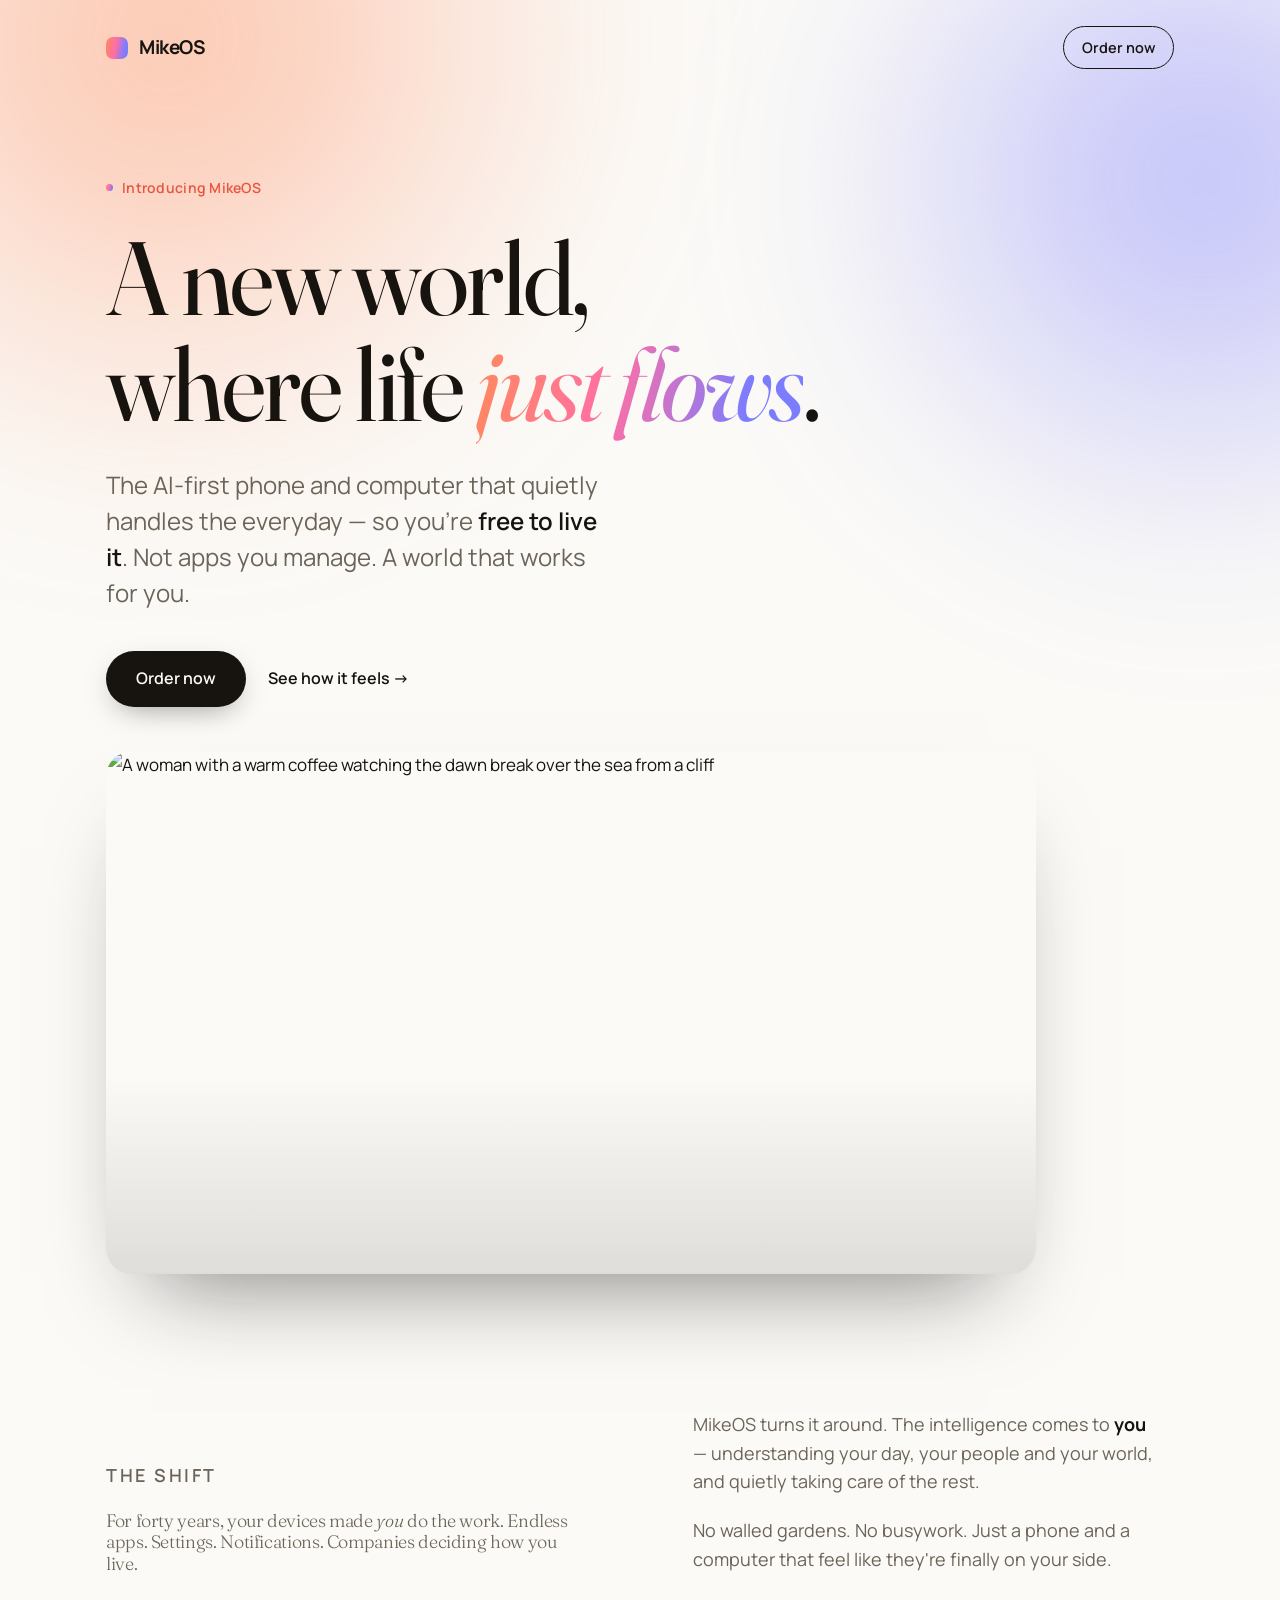
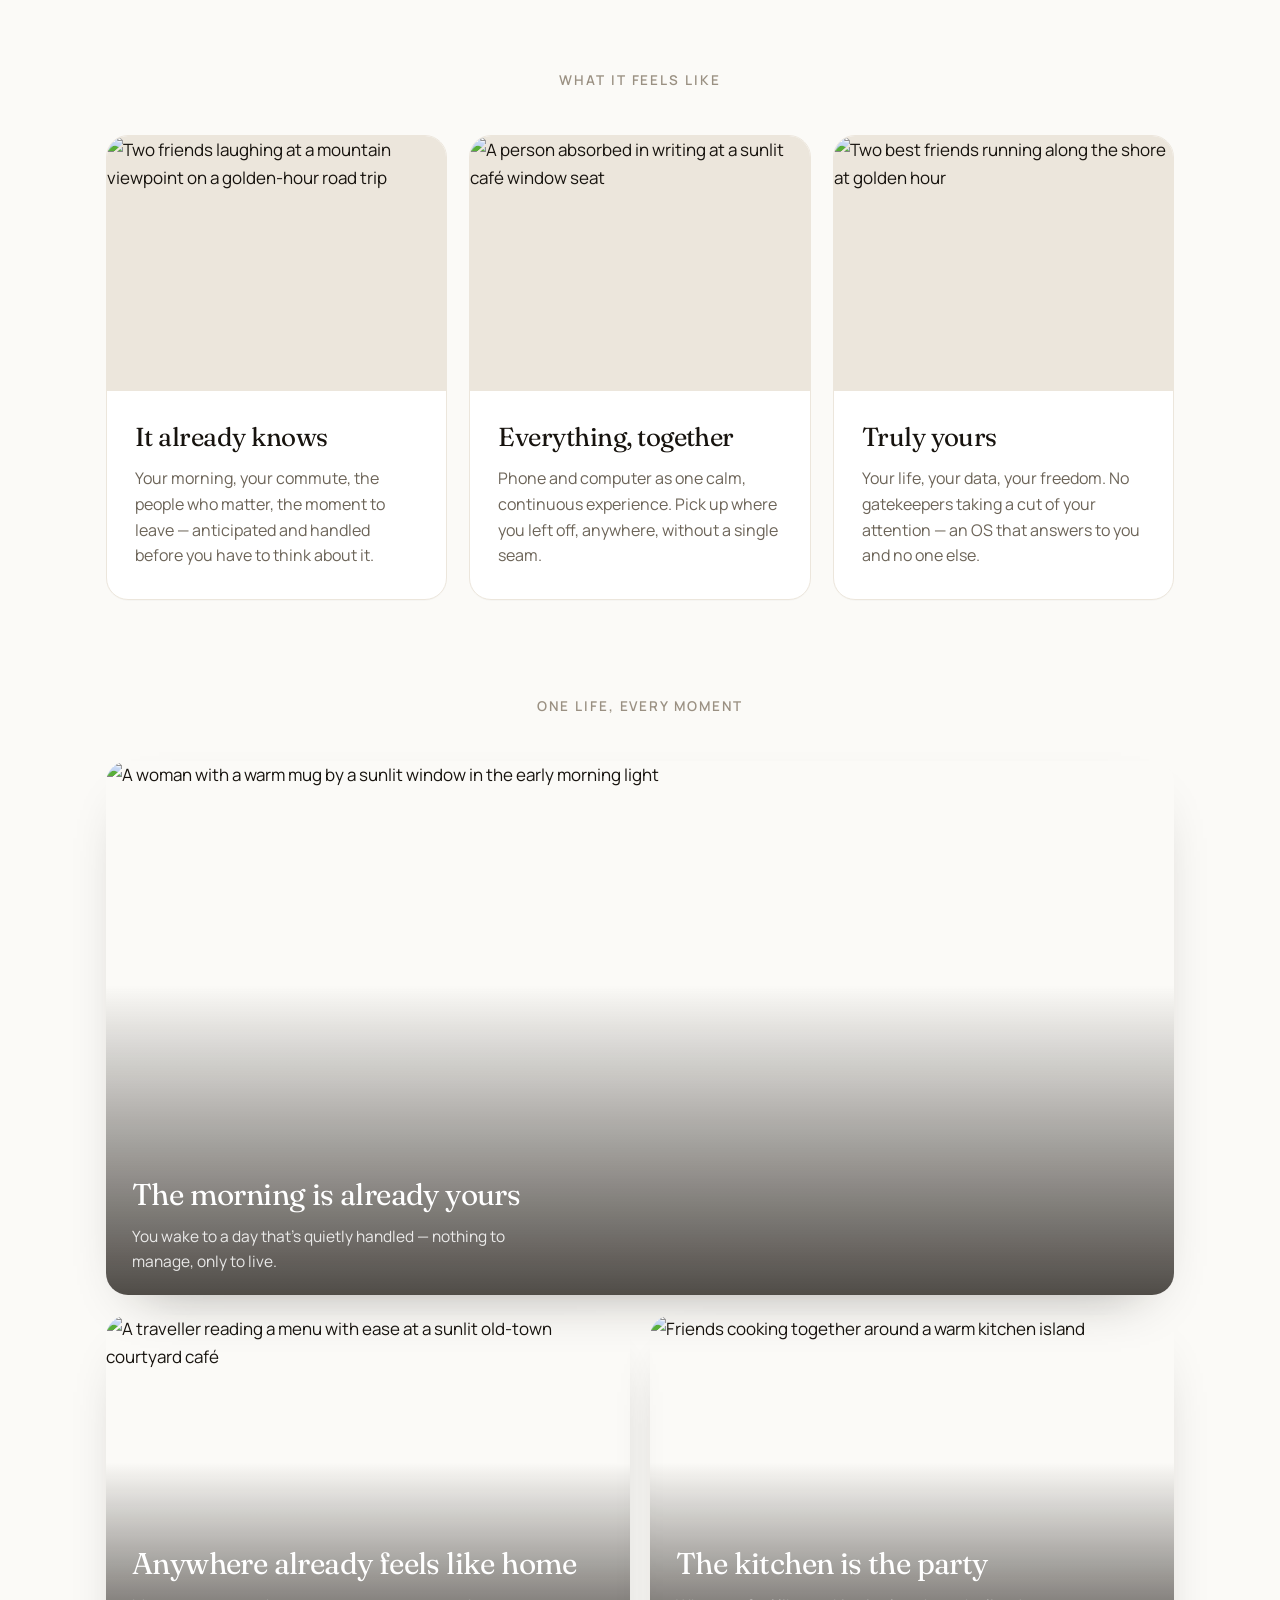
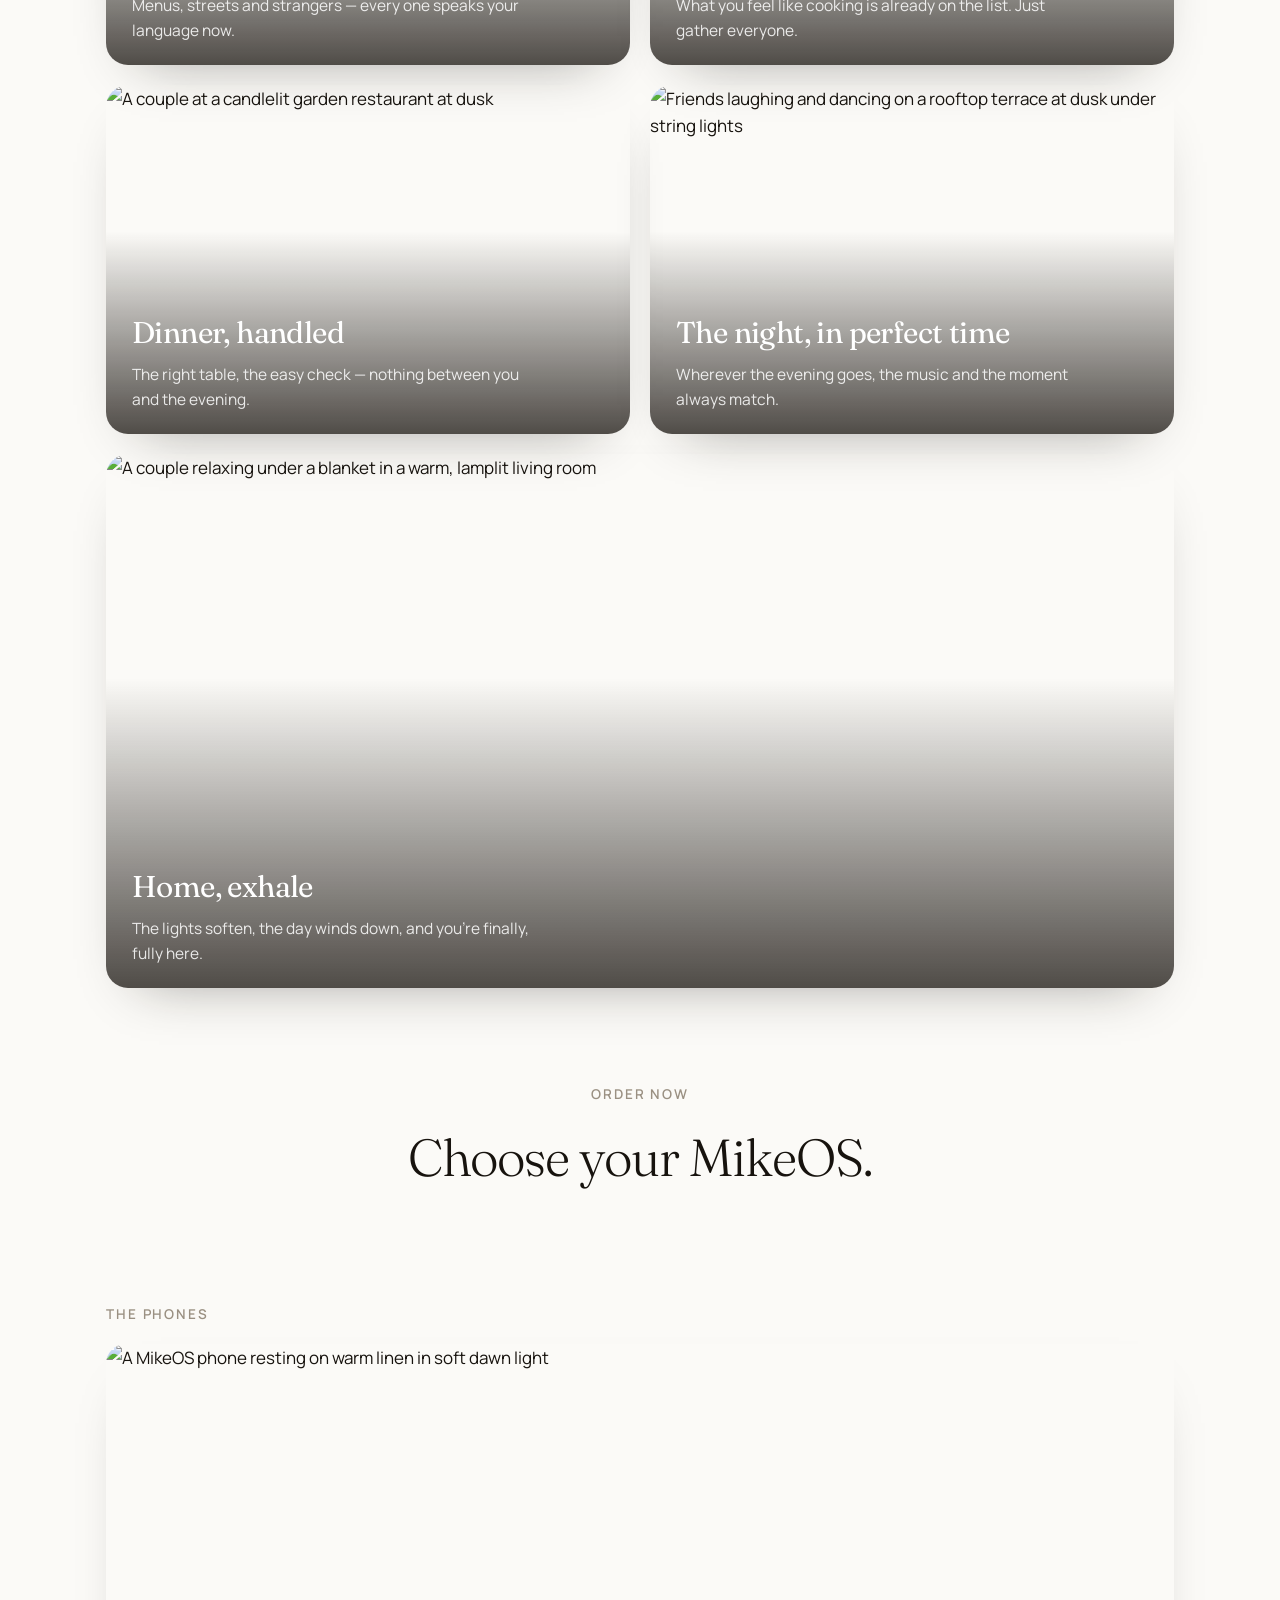
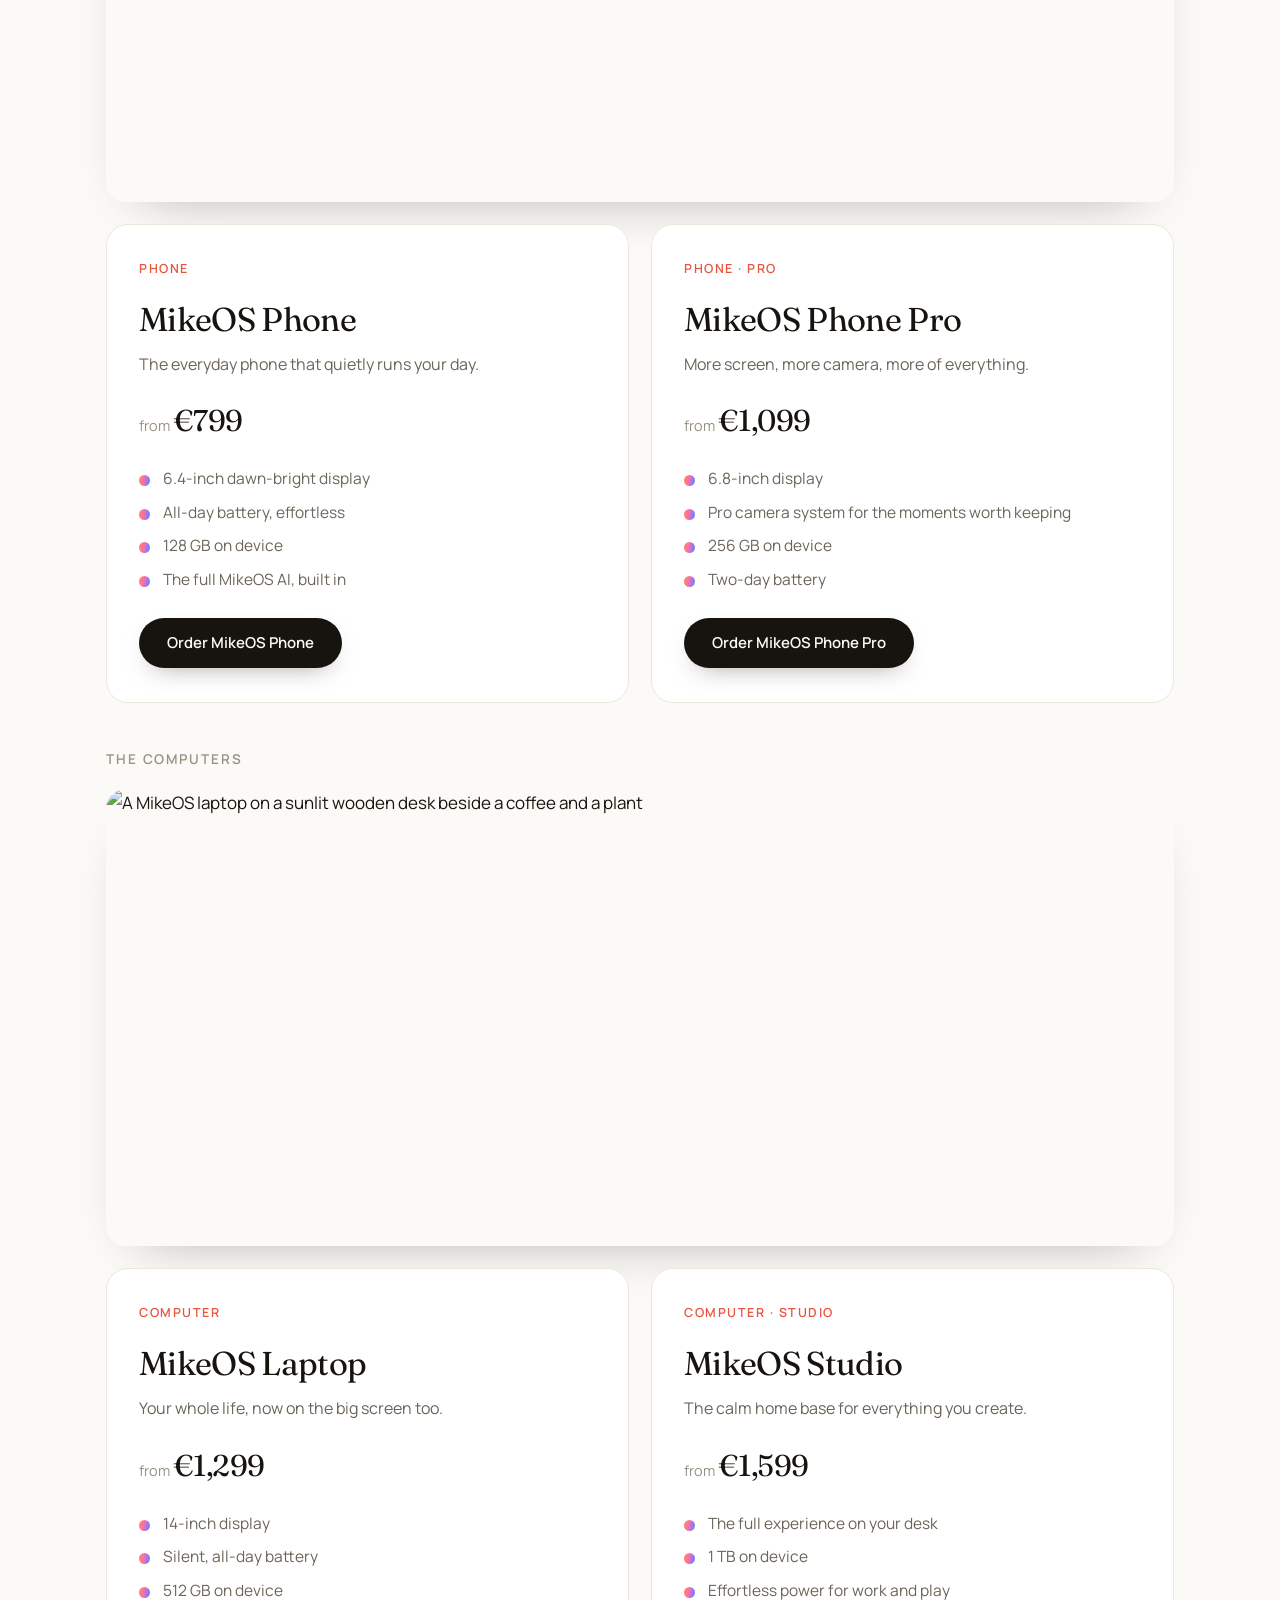
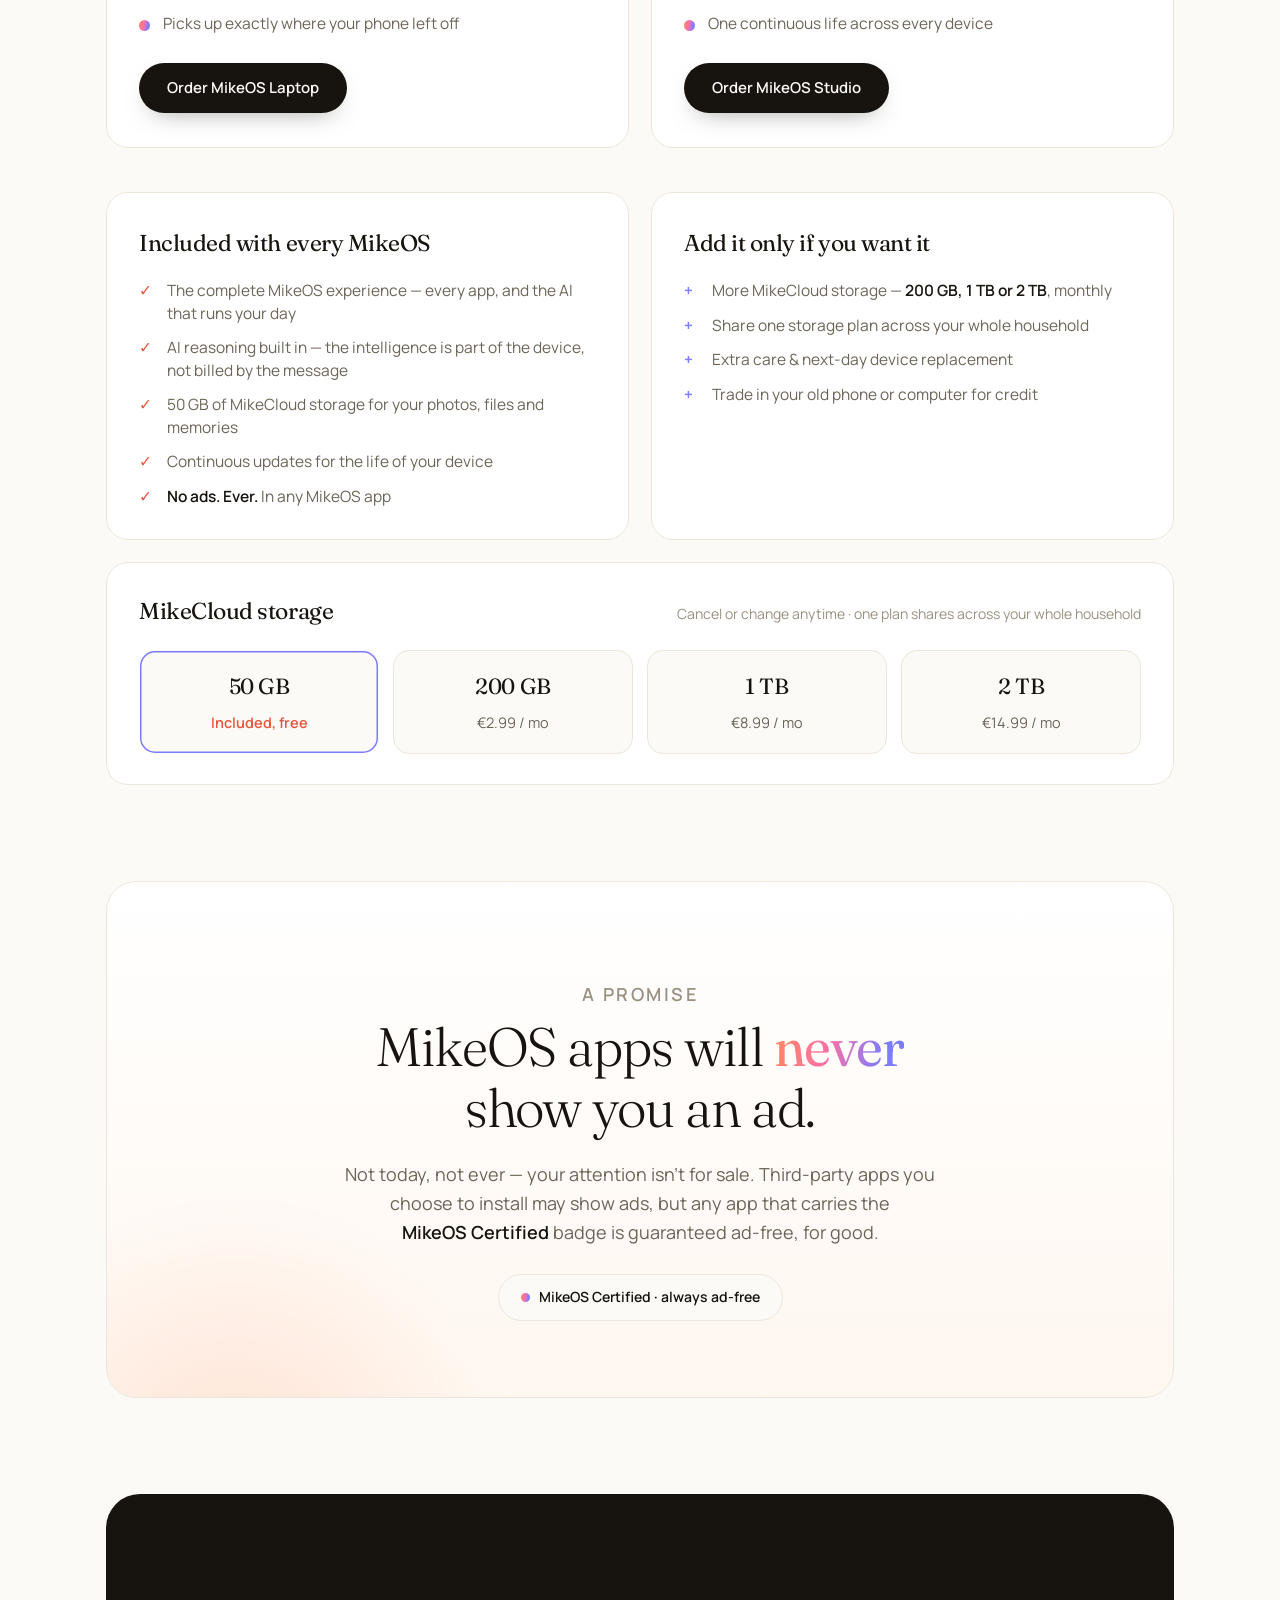
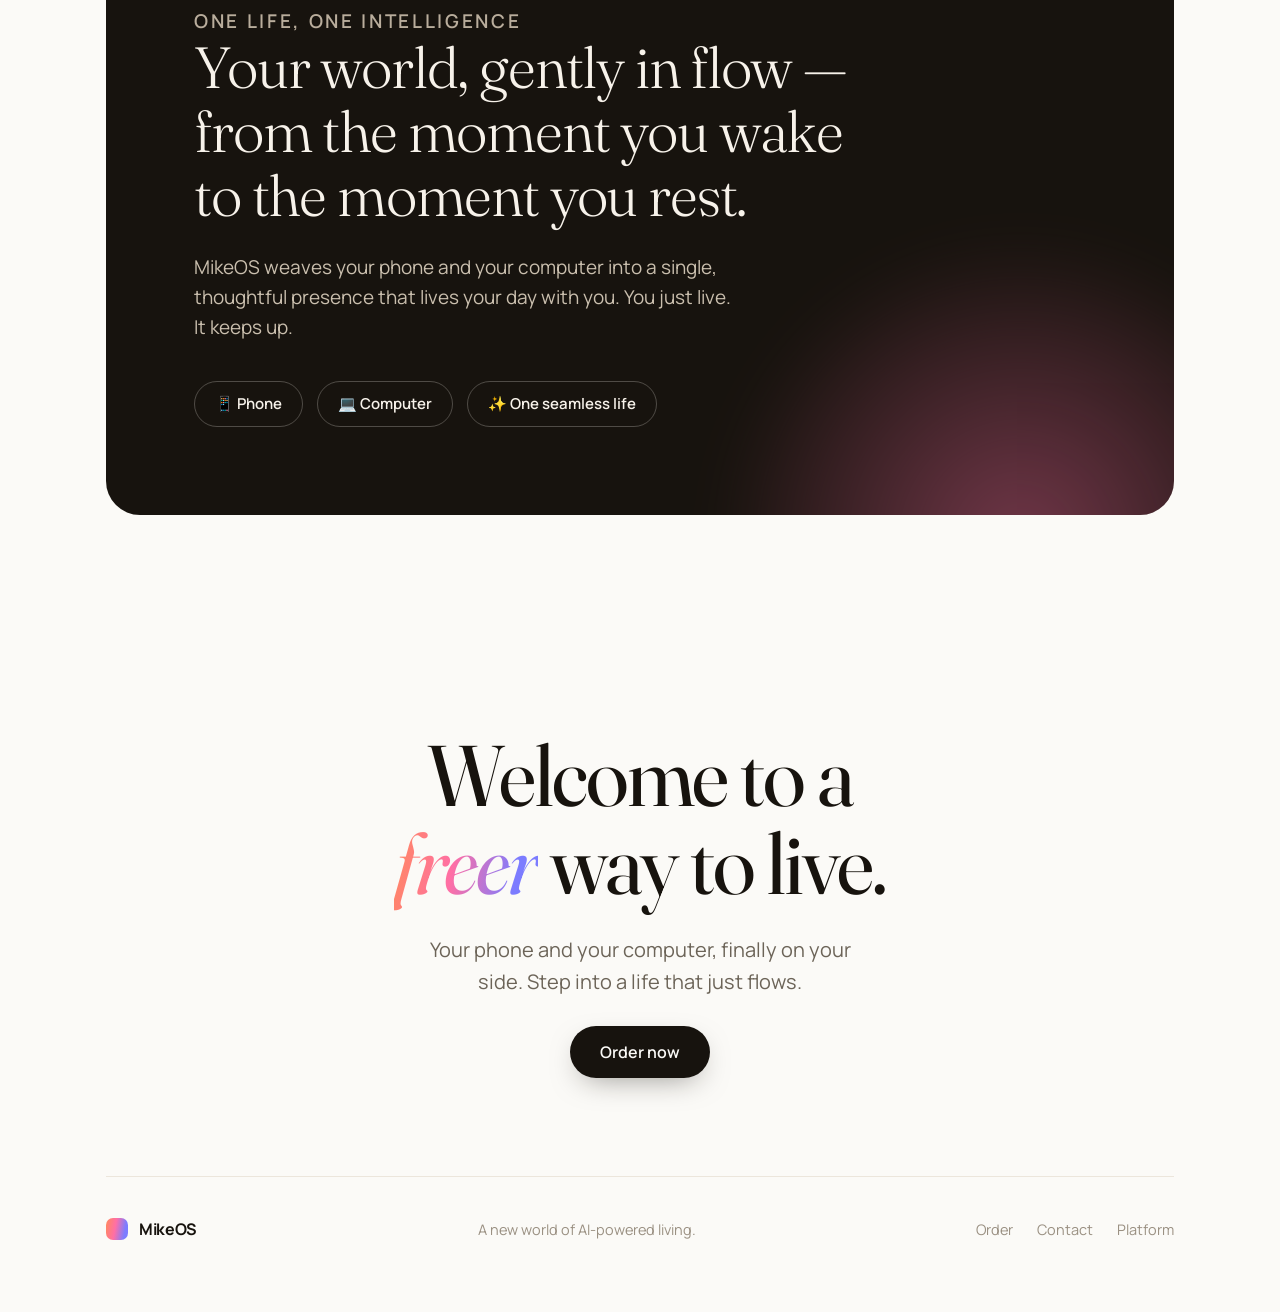
==== commit 350605f5: "Phase 2–5: day-arc gallery, product banners, storage tiers, Platform page, WebP + social meta - Gall" ====
--- a/public/index.html
+++ b/public/index.html
@@ -8,6 +8,16 @@
 <meta property="og:title" content="MikeOS — life just flows" />
 <meta property="og:description" content="The AI-first phone and computer that works for you. Not apps you manage — a world that handles the everyday, so you're free to live it." />
 <meta name="theme-color" content="#FBFAF7" />
+<link rel="canonical" href="https://www.osmike.com/" />
+<meta property="og:type" content="website" />
+<meta property="og:url" content="https://www.osmike.com/" />
+<meta property="og:image" content="https://www.osmike.com/img/hero-overlook.jpg" />
+<meta name="twitter:card" content="summary_large_image" />
+<meta name="twitter:title" content="MikeOS — life just flows" />
+<meta name="twitter:description" content="The AI-first phone and computer that works for you. A world that handles the everyday, so you're free to live it." />
+<meta name="twitter:image" content="https://www.osmike.com/img/hero-overlook.jpg" />
+<link rel="apple-touch-icon" href="/img/apple-touch-icon.png" />
+<link rel="icon" type="image/png" sizes="32x32" href="/img/favicon-32.png" />
 <link rel="icon" href="data:image/svg+xml,%3Csvg xmlns='http://www.w3.org/2000/svg' viewBox='0 0 32 32'%3E%3Cdefs%3E%3ClinearGradient id='g' x1='0' y1='1' x2='1' y2='0'%3E%3Cstop offset='0' stop-color='%23FF8A5B'/%3E%3Cstop offset='.5' stop-color='%23FF6FA5'/%3E%3Cstop offset='1' stop-color='%237C7CFF'/%3E%3C/linearGradient%3E%3C/defs%3E%3Crect width='32' height='32' rx='9' fill='%23FBFAF7'/%3E%3Ccircle cx='16' cy='16' r='8' fill='url(%23g)'/%3E%3C/svg%3E" />
 <link rel="preconnect" href="https://fonts.googleapis.com">
 <link rel="preconnect" href="https://fonts.gstatic.com" crossorigin>
@@ -155,6 +165,21 @@
     background:var(--bg);border-radius:999px;padding:11px 22px;font-weight:600;font-size:14px;position:relative}
   .promise .badge .dot{width:9px;height:9px;border-radius:50%;background:var(--grad)}
 
+  /* product banner + storage */
+  .p-banner{border-radius:20px;overflow:hidden;aspect-ratio:21/9;margin:0 0 22px;
+    box-shadow:0 24px 55px -36px rgba(23,19,14,.4)}
+  .p-banner img{width:100%;height:100%;object-fit:cover;display:block}
+  .storage{margin-top:22px;background:var(--card);border:1px solid var(--line);border-radius:22px;padding:30px 32px}
+  .storage .sh{display:flex;flex-wrap:wrap;justify-content:space-between;align-items:baseline;gap:10px;margin-bottom:20px}
+  .storage h4{font-family:var(--disp);font-weight:400;font-size:23px;letter-spacing:-.02em;margin:0}
+  .storage .note{color:var(--faint);font-size:14px;margin:0}
+  .stiers{display:grid;grid-template-columns:repeat(4,1fr);gap:14px}
+  .st{border:1px solid var(--line);border-radius:16px;padding:18px;text-align:center;background:var(--bg)}
+  .st .amt{font-family:var(--disp);font-size:22px;letter-spacing:-.02em;display:block;margin-bottom:4px}
+  .st .cost{color:var(--muted);font-size:14.5px}
+  .st.free{border-color:transparent;box-shadow:0 0 0 1.5px var(--peri) inset}
+  .st.free .cost{color:var(--accent);font-weight:600}
+
   /* one experience */
   .one{background:var(--ink);color:#f7f2ea;border-radius:34px;padding:clamp(44px,7vw,88px);
     position:relative;overflow:hidden}
@@ -192,6 +217,7 @@
     .j,.j.wide{aspect-ratio:3/2}
     .prods{grid-template-columns:1fr}
     .incl{grid-template-columns:1fr}
+    .stiers{grid-template-columns:repeat(2,1fr)}
     .band{padding:70px 0}
   }
 </style>
@@ -216,7 +242,7 @@
       <a class="btn ghost" href="#story">See how it feels →</a>
     </div>
     <div class="hero-media rv">
-      <img src="/img/hero-overlook.jpg" width="1280" height="720" fetchpriority="high" decoding="async"
+      <img src="/img/hero-overlook.webp" width="1280" height="720" fetchpriority="high" decoding="async"
         alt="A woman with a warm coffee watching the dawn break over the sea from a cliff">
     </div>
   </header>
@@ -241,7 +267,7 @@
     <p class="kicker rv" style="text-align:center;margin-bottom:44px">What it feels like</p>
     <div class="feel">
       <div class="f rv">
-        <div class="f-media"><img src="/img/journey-road.jpg" width="1280" height="720" loading="lazy" decoding="async"
+        <div class="f-media"><img src="/img/journey-road.webp" width="1280" height="720" loading="lazy" decoding="async"
           alt="Two friends laughing at a mountain viewpoint on a golden-hour road trip"></div>
         <div class="f-body">
           <h3>It already knows</h3>
@@ -250,7 +276,7 @@
         </div>
       </div>
       <div class="f rv">
-        <div class="f-media"><img src="/img/journey-work.jpg" width="1280" height="720" loading="lazy" decoding="async"
+        <div class="f-media"><img src="/img/journey-work.webp" width="1280" height="720" loading="lazy" decoding="async"
           alt="A person absorbed in writing at a sunlit café window seat"></div>
         <div class="f-body">
           <h3>Everything, together</h3>
@@ -259,7 +285,7 @@
         </div>
       </div>
       <div class="f rv">
-        <div class="f-media"><img src="/img/journey-beach.jpg" width="1280" height="720" loading="lazy" decoding="async"
+        <div class="f-media"><img src="/img/journey-beach.webp" width="1280" height="720" loading="lazy" decoding="async"
           alt="Two best friends running along the shore at golden hour"></div>
         <div class="f-body">
           <h3>Truly yours</h3>
@@ -273,32 +299,48 @@
   <section class="band journeys" style="padding-top:0">
     <p class="kicker rv" style="text-align:center;margin-bottom:44px">One life, every moment</p>
     <div class="jgrid">
-      <a class="j wide rv" href="#join">
-        <img src="/img/journey-abroad.jpg" width="1280" height="720" loading="lazy" decoding="async"
+      <a class="j wide rv" href="#order">
+        <img src="/img/journey-morning.webp" width="1280" height="720" loading="lazy" decoding="async"
+          alt="A woman with a warm mug by a sunlit window in the early morning light">
+        <div class="cap">
+          <h3>The morning is already yours</h3>
+          <p>You wake to a day that's quietly handled — nothing to manage, only to live.</p>
+        </div>
+      </a>
+      <a class="j rv" href="#order">
+        <img src="/img/journey-abroad.webp" width="1280" height="720" loading="lazy" decoding="async"
           alt="A traveller reading a menu with ease at a sunlit old-town courtyard café">
         <div class="cap">
           <h3>Anywhere already feels like home</h3>
           <p>Menus, streets and strangers — every one speaks your language now.</p>
         </div>
       </a>
-      <a class="j rv" href="#join">
-        <img src="/img/journey-cooking.jpg" width="1280" height="720" loading="lazy" decoding="async"
+      <a class="j rv" href="#order">
+        <img src="/img/journey-cooking.webp" width="1280" height="720" loading="lazy" decoding="async"
           alt="Friends cooking together around a warm kitchen island">
         <div class="cap">
           <h3>The kitchen is the party</h3>
           <p>What you feel like cooking is already on the list. Just gather everyone.</p>
         </div>
       </a>
-      <a class="j rv" href="#join">
-        <img src="/img/journey-dinner.jpg" width="1280" height="720" loading="lazy" decoding="async"
+      <a class="j rv" href="#order">
+        <img src="/img/journey-dinner.webp" width="1280" height="720" loading="lazy" decoding="async"
           alt="A couple at a candlelit garden restaurant at dusk">
         <div class="cap">
           <h3>Dinner, handled</h3>
           <p>The right table, the easy check — nothing between you and the evening.</p>
         </div>
       </a>
-      <a class="j wide rv" href="#join">
-        <img src="/img/journey-evening.jpg" width="1280" height="720" loading="lazy" decoding="async"
+      <a class="j rv" href="#order">
+        <img src="/img/journey-night.webp" width="1280" height="720" loading="lazy" decoding="async"
+          alt="Friends laughing and dancing on a rooftop terrace at dusk under string lights">
+        <div class="cap">
+          <h3>The night, in perfect time</h3>
+          <p>Wherever the evening goes, the music and the moment always match.</p>
+        </div>
+      </a>
+      <a class="j wide rv" href="#order">
+        <img src="/img/journey-evening.webp" width="1280" height="720" loading="lazy" decoding="async"
           alt="A couple relaxing under a blanket in a warm, lamplit living room">
         <div class="cap">
           <h3>Home, exhale</h3>
@@ -315,6 +357,10 @@
       single, seamless life.</p>
 
     <p class="kicker rv" style="margin:0 0 18px">The phones</p>
+    <div class="p-banner rv">
+      <img src="/img/product-phones.webp" width="1280" height="720" loading="lazy" decoding="async"
+        alt="A MikeOS phone resting on warm linen in soft dawn light">
+    </div>
     <div class="prods">
       <div class="p rv">
         <p class="tag">Phone</p>
@@ -345,6 +391,10 @@
     </div>
 
     <p class="kicker rv" style="margin:46px 0 18px">The computers</p>
+    <div class="p-banner rv">
+      <img src="/img/product-computers.webp" width="1280" height="720" loading="lazy" decoding="async"
+        alt="A MikeOS laptop on a sunlit wooden desk beside a coffee and a plant">
+    </div>
     <div class="prods">
       <div class="p rv">
         <p class="tag">Computer</p>
@@ -395,6 +445,31 @@
         </ul>
       </div>
     </div>
+
+    <div class="storage rv">
+      <div class="sh">
+        <h4>MikeCloud storage</h4>
+        <p class="note">Cancel or change anytime · one plan shares across your whole household</p>
+      </div>
+      <div class="stiers">
+        <div class="st free">
+          <span class="amt">50&nbsp;GB</span>
+          <span class="cost">Included, free</span>
+        </div>
+        <div class="st">
+          <span class="amt">200&nbsp;GB</span>
+          <span class="cost">€2.99 / mo</span>
+        </div>
+        <div class="st">
+          <span class="amt">1&nbsp;TB</span>
+          <span class="cost">€8.99 / mo</span>
+        </div>
+        <div class="st">
+          <span class="amt">2&nbsp;TB</span>
+          <span class="cost">€14.99 / mo</span>
+        </div>
+      </div>
+    </div>
   </section>
 
   <section class="band" style="padding-top:0">
@@ -432,8 +507,9 @@
     <a class="logo" href="/"><span class="mark"></span>MikeOS</a>
     <div>A new world of AI-powered living.</div>
     <nav>
+      <a href="#order">Order</a>
       <a href="mailto:hello@osmike.com">Contact</a>
-      <a href="https://osm.osmike.com">Platform</a>
+      <a href="/platform.html">Platform</a>
     </nav>
   </footer>
 
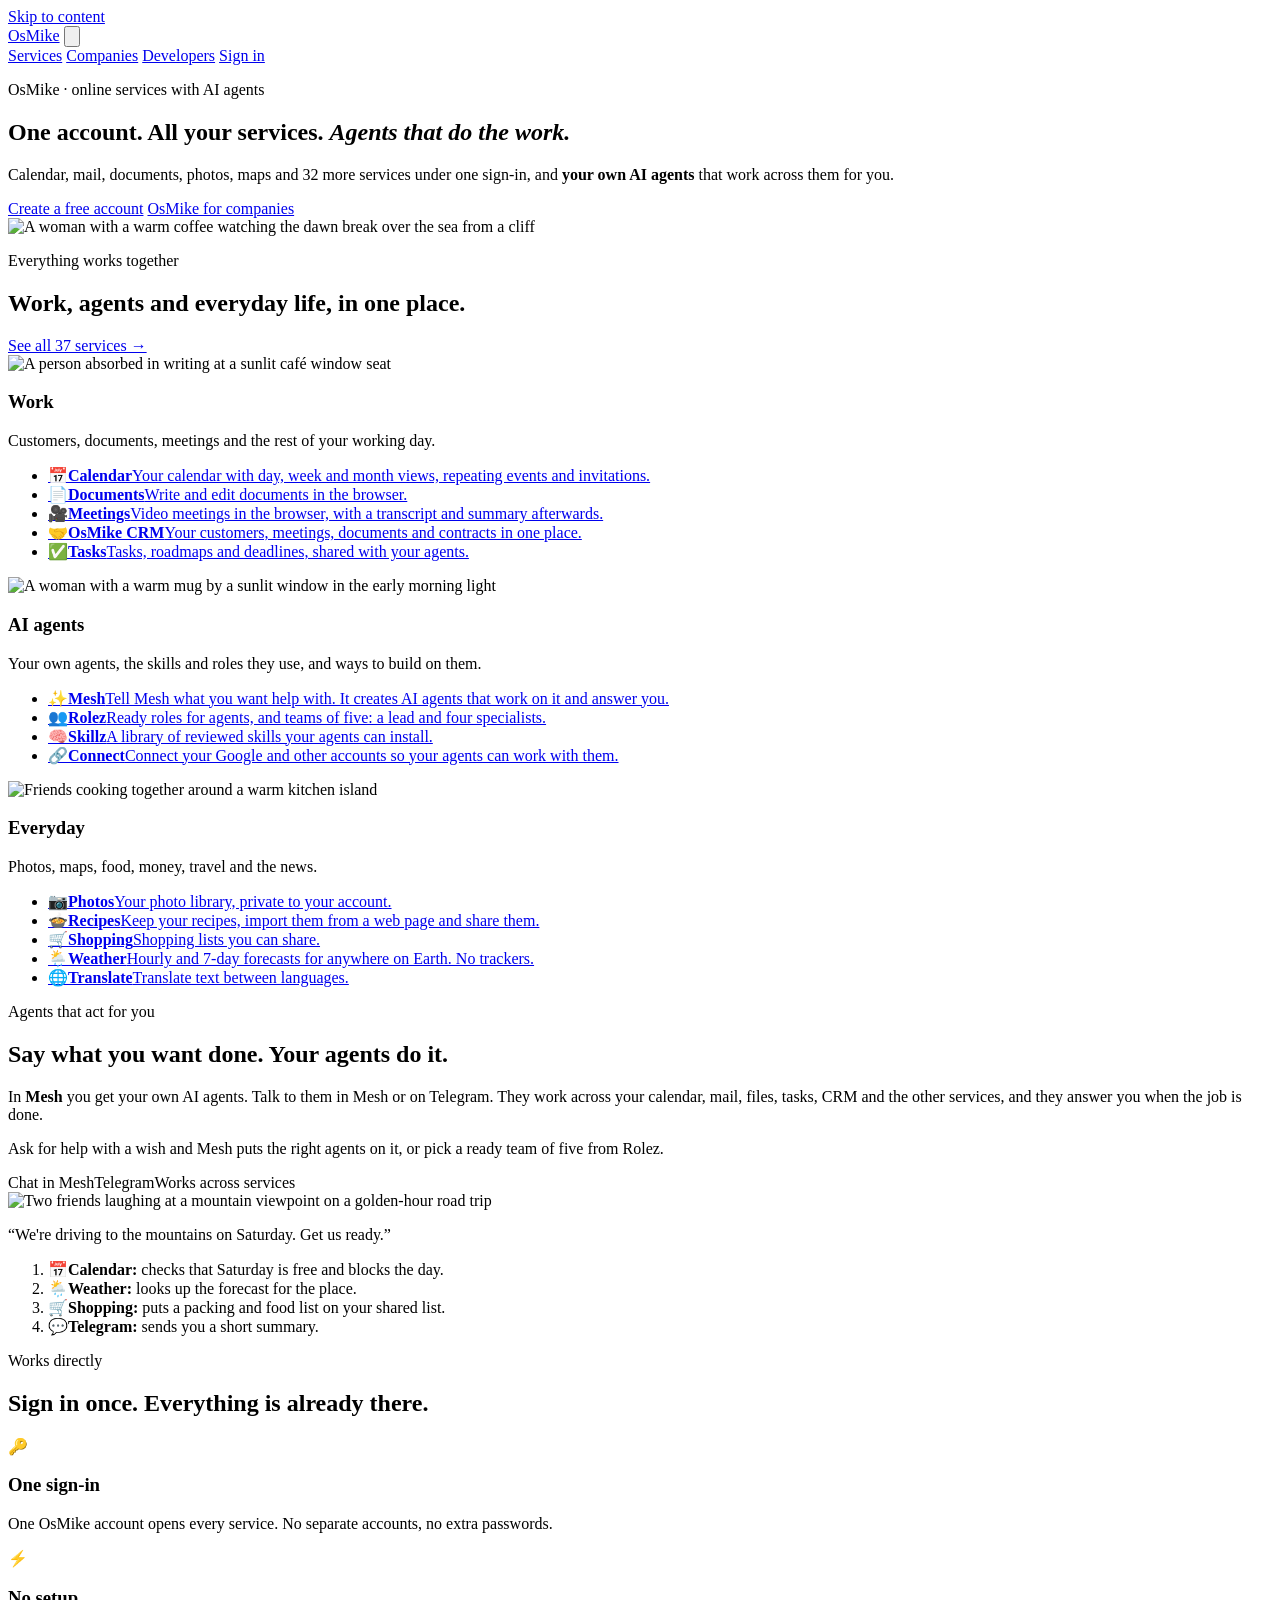
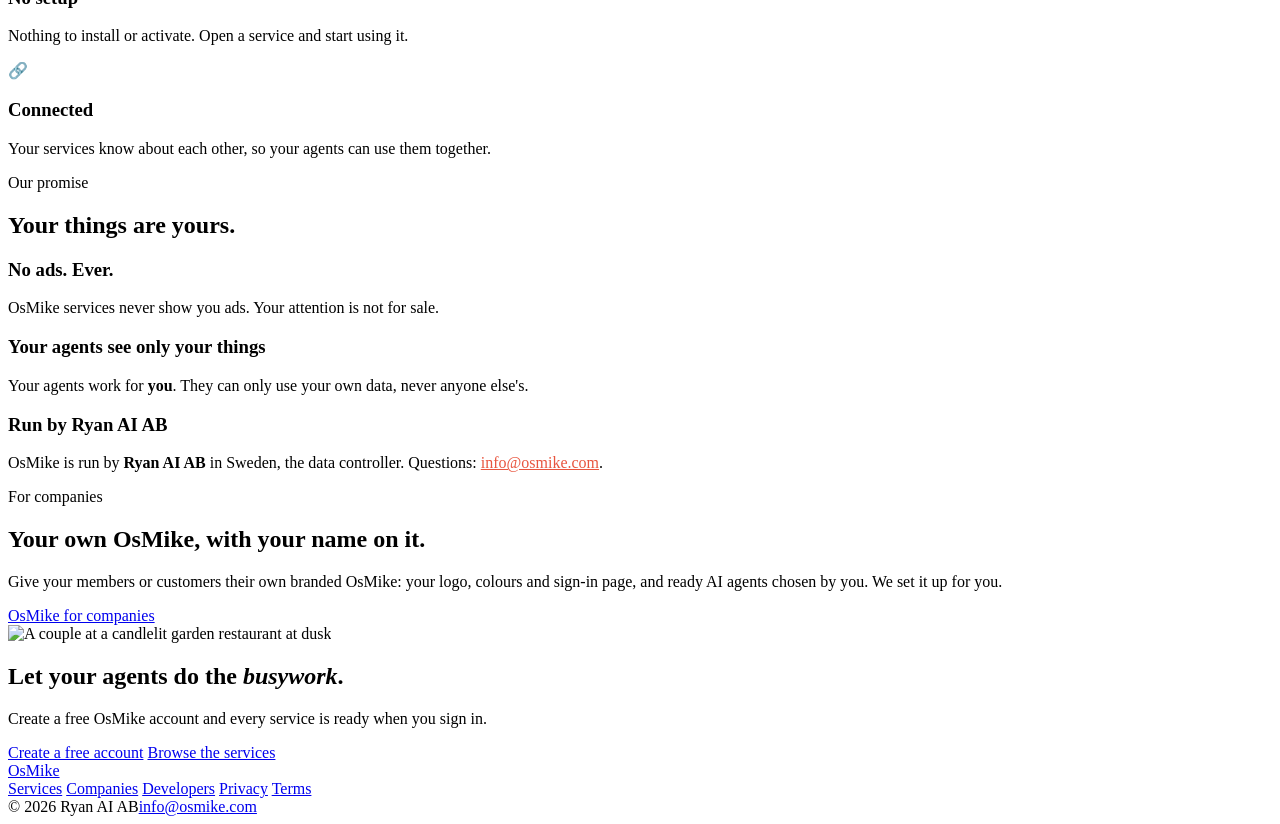
==== commit 966ba389: "www.osmike.com: OsMike ecosystem site (people first) + OsMike for companies Rewrite from the device-" ====
--- a/public/index.html
+++ b/public/index.html
@@ -3,18 +3,22 @@
 <head>
 <meta charset="utf-8" />
 <meta name="viewport" content="width=device-width, initial-scale=1" />
-<title>MikeOS — a freer, smarter way to live</title>
-<meta name="description" content="MikeOS is the AI-first phone and computer that quietly handles the everyday — so you're free to live it. A new world where life just flows." />
-<meta property="og:title" content="MikeOS — life just flows" />
-<meta property="og:description" content="The AI-first phone and computer that works for you. Not apps you manage — a world that handles the everyday, so you're free to live it." />
-<meta name="theme-color" content="#FBFAF7" />
+<title>OsMike — one account, all your services, AI agents that do the work</title>
+<meta name="description" content="OsMike is one account for calendar, mail, documents, photos, maps and many more online services, with your own AI agents that work across them. No ads, ever." />
+<meta name="theme-color" content="#FBFAF7" media="(prefers-color-scheme: light)" />
+<meta name="theme-color" content="#14110d" media="(prefers-color-scheme: dark)" />
+<meta name="color-scheme" content="light dark" />
 <link rel="canonical" href="https://www.osmike.com/" />
 <meta property="og:type" content="website" />
+<meta property="og:site_name" content="OsMike" />
 <meta property="og:url" content="https://www.osmike.com/" />
+<meta property="og:title" content="OsMike — one account, all your services, AI agents that do the work" />
+<meta property="og:description" content="OsMike is one account for calendar, mail, documents, photos, maps and many more online services, with your own AI agents that work across them. No ads, ever." />
 <meta property="og:image" content="https://www.osmike.com/img/hero-overlook.jpg" />
+<meta property="og:image:alt" content="A woman with a warm coffee watching the dawn break over the sea from a cliff" />
 <meta name="twitter:card" content="summary_large_image" />
-<meta name="twitter:title" content="MikeOS — life just flows" />
-<meta name="twitter:description" content="The AI-first phone and computer that works for you. A world that handles the everyday, so you're free to live it." />
+<meta name="twitter:title" content="OsMike — one account, all your services, AI agents that do the work" />
+<meta name="twitter:description" content="OsMike is one account for calendar, mail, documents, photos, maps and many more online services, with your own AI agents that work across them. No ads, ever." />
 <meta name="twitter:image" content="https://www.osmike.com/img/hero-overlook.jpg" />
 <link rel="apple-touch-icon" href="/img/apple-touch-icon.png" />
 <link rel="icon" type="image/png" sizes="32x32" href="/img/favicon-32.png" />
@@ -23,6 +27,7 @@
 <link rel="preconnect" href="https://fonts.gstatic.com" crossorigin>
 <link href="https://fonts.googleapis.com/css2?family=Fraunces:ital,opsz,wght@0,9..144,300..600;1,9..144,300..500&family=Manrope:wght@400;500;600;700&display=swap" rel="stylesheet">
 <style>
+  /* OsMike design tokens (reference copy; keep byte-identical). The rest is in /site.css. */
   :root{
     --bg:#FBFAF7; --ink:#17130E; --muted:#6c6458; --faint:#9a9082;
     --line:#ece6dc; --card:#ffffff;
@@ -32,485 +37,192 @@
     --sans:"Manrope",system-ui,-apple-system,"Segoe UI",Roboto,Helvetica,Arial,sans-serif;
     --grad:linear-gradient(100deg,var(--coral),var(--rose) 42%,var(--peri) 82%);
   }
-  *{box-sizing:border-box}
-  html{scroll-behavior:smooth;-webkit-text-size-adjust:100%}
-  body{margin:0;background:var(--bg);color:var(--ink);font-family:var(--sans);
-    line-height:1.6;-webkit-font-smoothing:antialiased;overflow-x:hidden;font-size:17px}
-  .wrap{max-width:1120px;margin:0 auto;padding:0 26px}
-  a{color:inherit;text-decoration:none}
-  .grad-text{background:var(--grad);-webkit-background-clip:text;background-clip:text;color:transparent}
-  em{font-style:italic}
-
-  /* atmosphere */
-  .dawn{position:fixed;inset:0;z-index:0;pointer-events:none;overflow:hidden}
-  .dawn::before,.dawn::after{content:"";position:absolute;border-radius:50%;filter:blur(90px);opacity:.5}
-  .dawn::before{width:70vw;height:70vw;left:-15vw;top:-25vw;
-    background:radial-gradient(circle at 40% 40%,var(--coral),transparent 62%)}
-  .dawn::after{width:60vw;height:60vw;right:-18vw;top:-10vw;
-    background:radial-gradient(circle at 60% 40%,var(--peri),transparent 62%)}
-  .content{position:relative;z-index:1}
-
-  /* nav */
-  nav{display:flex;align-items:center;justify-content:space-between;padding:26px 0}
-  .logo{display:flex;align-items:center;gap:11px;font-weight:700;font-size:19px;letter-spacing:-.02em}
-  .logo .mark{width:22px;height:22px;border-radius:7px;background:var(--grad);display:inline-block}
-  nav .cta{font-family:var(--sans);font-weight:600;font-size:14.5px;border:1px solid var(--ink);
-    border-radius:999px;padding:9px 18px;transition:.2s}
-  nav .cta:hover{background:var(--ink);color:var(--bg)}
-
-  /* hero */
-  .hero{padding:76px 0 40px;max-width:930px}
-  .eyebrow{font-weight:600;font-size:14px;letter-spacing:.02em;color:var(--accent);margin:0 0 26px;
-    display:inline-flex;align-items:center;gap:9px}
-  .eyebrow .d{width:7px;height:7px;border-radius:50%;background:var(--grad)}
-  h1{font-family:var(--disp);font-weight:400;font-size:clamp(46px,8.5vw,104px);line-height:1.02;
-    letter-spacing:-.025em;margin:0;text-wrap:balance}
-  h1 em{font-weight:400}
-  .sub{font-size:clamp(19px,2.5vw,24px);color:var(--muted);max-width:34ch;margin:30px 0 0;line-height:1.5}
-  .sub b{color:var(--ink);font-weight:600}
-  .actions{display:flex;flex-wrap:wrap;gap:14px;margin-top:40px;align-items:center}
-  .btn{font-weight:600;font-size:16px;border-radius:999px;padding:15px 30px;background:var(--ink);color:var(--bg);
-    transition:transform .2s,box-shadow .2s;box-shadow:0 10px 30px -12px rgba(23,19,14,.5)}
-  .btn:hover{transform:translateY(-2px);box-shadow:0 16px 36px -12px rgba(23,19,14,.55)}
-  .btn.ghost{background:transparent;color:var(--ink);box-shadow:none;padding-left:8px}
-  .btn.ghost:hover{transform:none;color:var(--accent)}
-
-  /* manifesto */
-  .band{padding:96px 0}
-  .kicker{font-weight:600;font-size:13.5px;letter-spacing:.14em;text-transform:uppercase;color:var(--faint);margin:0 0 22px}
-  .lead{font-family:var(--disp);font-weight:300;font-size:clamp(28px,4.4vw,50px);line-height:1.18;
-    letter-spacing:-.02em;margin:0;max-width:22ch}
-  .lead .q{color:var(--muted)}
-  .man-grid{display:grid;grid-template-columns:1.05fr .95fr;gap:56px;align-items:end}
-  .man-grid p{color:var(--muted);font-size:18px;max-width:42ch;margin:0}
-  .man-grid p + p{margin-top:20px}
-
-  /* feelings */
-  .feel{display:grid;grid-template-columns:repeat(3,1fr);gap:22px}
-  .f{background:var(--card);border:1px solid var(--line);border-radius:22px;overflow:hidden;
-    transition:transform .25s,box-shadow .25s;box-shadow:0 1px 0 rgba(23,19,14,.02)}
-  .f:hover{transform:translateY(-4px);box-shadow:0 26px 50px -30px rgba(23,19,14,.35)}
-  .f-media{aspect-ratio:4/3;overflow:hidden;background:var(--line)}
-  .f-media img{width:100%;height:100%;object-fit:cover;display:block;transition:transform .5s}
-  .f:hover .f-media img{transform:scale(1.05)}
-  .f-body{padding:26px 28px 30px}
-  .f h3{font-family:var(--disp);font-weight:400;font-size:26px;letter-spacing:-.02em;margin:0 0 8px}
-  .f p{color:var(--muted);font-size:16px;margin:0}
-
-  /* hero media */
-  .hero-media{max-width:930px;margin:44px 0 0;border-radius:26px;overflow:hidden;position:relative;
-    aspect-ratio:16/9;box-shadow:0 50px 90px -46px rgba(23,19,14,.55)}
-  .hero-media img{width:100%;height:100%;object-fit:cover;display:block}
-  .hero-media::after{content:"";position:absolute;inset:0;
-    background:linear-gradient(180deg,transparent 62%,rgba(23,19,14,.12))}
-
-  /* journeys */
-  .jgrid{display:grid;grid-template-columns:repeat(2,1fr);gap:20px}
-  .j{position:relative;border-radius:22px;overflow:hidden;aspect-ratio:3/2;display:block;
-    box-shadow:0 24px 55px -34px rgba(23,19,14,.45)}
-  .j.wide{grid-column:1 / -1;aspect-ratio:2/1}
-  .j img{width:100%;height:100%;object-fit:cover;display:block;
-    transition:transform .7s cubic-bezier(.2,.7,.2,1)}
-  .j:hover img{transform:scale(1.05)}
-  .j::after{content:"";position:absolute;inset:0;
-    background:linear-gradient(180deg,transparent 42%,rgba(20,15,10,.74))}
-  .j .cap{position:absolute;left:26px;right:26px;bottom:22px;z-index:1;color:#fff}
-  .j .cap h3{font-family:var(--disp);font-weight:400;font-size:clamp(22px,2.6vw,30px);
-    letter-spacing:-.02em;margin:0 0 5px;color:#fff}
-  .j .cap p{font-size:15.5px;margin:0;color:rgba(255,255,255,.86);max-width:46ch}
-
-  /* order / products */
-  .section-title{font-family:var(--disp);font-weight:300;font-size:clamp(30px,5vw,52px);
-    letter-spacing:-.02em;text-align:center;margin:0 auto 8px;max-width:16ch}
-  .section-sub{text-align:center;color:var(--muted);font-size:18px;max-width:46ch;margin:0 auto 40px}
-  .prods{display:grid;grid-template-columns:repeat(2,1fr);gap:22px}
-  .p{background:var(--card);border:1px solid var(--line);border-radius:22px;padding:34px 32px;
-    display:flex;flex-direction:column;transition:transform .25s,box-shadow .25s}
-  .p:hover{transform:translateY(-4px);box-shadow:0 26px 50px -30px rgba(23,19,14,.35)}
-  .p .tag{font-weight:600;font-size:12.5px;letter-spacing:.12em;text-transform:uppercase;color:var(--accent);margin:0 0 14px}
-  .p h3{font-family:var(--disp);font-weight:400;font-size:clamp(26px,3.4vw,33px);letter-spacing:-.02em;margin:0 0 6px}
-  .p .tagline{color:var(--muted);font-size:16px;margin:0 0 20px}
-  .p .price{font-size:14.5px;color:var(--faint);margin:0 0 22px}
-  .p .price b{font-family:var(--disp);font-size:30px;font-weight:400;color:var(--ink);letter-spacing:-.02em}
-  .p ul{list-style:none;padding:0;margin:0 0 28px;display:grid;gap:11px}
-  .p li{position:relative;padding-left:24px;color:var(--muted);font-size:15.5px;line-height:1.45}
-  .p li::before{content:"";position:absolute;left:0;top:8px;width:11px;height:11px;border-radius:50%;background:var(--grad)}
-  .p .p-cta{margin-top:auto;align-self:flex-start;font-weight:600;font-size:15px;border-radius:999px;
-    padding:13px 28px;background:var(--ink);color:var(--bg);transition:transform .2s,box-shadow .2s;
-    box-shadow:0 10px 26px -14px rgba(23,19,14,.5)}
-  .p .p-cta:hover{transform:translateY(-2px)}
-
-  /* included vs extra */
-  .incl{display:grid;grid-template-columns:1fr 1fr;gap:22px}
-  .incl .box{background:var(--card);border:1px solid var(--line);border-radius:22px;padding:32px}
-  .incl h4{font-family:var(--disp);font-weight:400;font-size:23px;letter-spacing:-.02em;margin:0 0 18px}
-  .incl ul{list-style:none;padding:0;margin:0;display:grid;gap:12px}
-  .incl li{padding-left:28px;position:relative;color:var(--muted);font-size:15.5px;line-height:1.45}
-  .incl li b{color:var(--ink);font-weight:600}
-  .incl li::before{content:"✓";position:absolute;left:0;top:0;color:var(--accent);font-weight:700}
-  .incl .extra li::before{content:"+";color:var(--peri)}
-
-  /* ads promise */
-  .promise{border:1px solid var(--line);background:linear-gradient(180deg,#ffffff,#fff7f0);
-    border-radius:30px;padding:clamp(42px,6vw,76px);text-align:center;position:relative;overflow:hidden}
-  .promise::after{content:"";position:absolute;width:44vw;height:44vw;left:-12vw;bottom:-26vw;border-radius:50%;
-    background:radial-gradient(circle,var(--coral),transparent 62%);opacity:.16;filter:blur(20px);pointer-events:none}
-  .promise .kicker{color:var(--faint);position:relative}
-  .promise h2{font-family:var(--disp);font-weight:300;font-size:clamp(30px,5vw,54px);line-height:1.12;
-    letter-spacing:-.02em;margin:8px auto 0;max-width:18ch;position:relative}
-  .promise h2 b{font-weight:400}
-  .promise p{color:var(--muted);font-size:18px;max-width:54ch;margin:22px auto 0;position:relative}
-  .promise p b{color:var(--ink);font-weight:600}
-  .promise .badge{display:inline-flex;align-items:center;gap:9px;margin-top:28px;border:1px solid var(--line);
-    background:var(--bg);border-radius:999px;padding:11px 22px;font-weight:600;font-size:14px;position:relative}
-  .promise .badge .dot{width:9px;height:9px;border-radius:50%;background:var(--grad)}
-
-  /* product banner + storage */
-  .p-banner{border-radius:20px;overflow:hidden;aspect-ratio:21/9;margin:0 0 22px;
-    box-shadow:0 24px 55px -36px rgba(23,19,14,.4)}
-  .p-banner img{width:100%;height:100%;object-fit:cover;display:block}
-  .storage{margin-top:22px;background:var(--card);border:1px solid var(--line);border-radius:22px;padding:30px 32px}
-  .storage .sh{display:flex;flex-wrap:wrap;justify-content:space-between;align-items:baseline;gap:10px;margin-bottom:20px}
-  .storage h4{font-family:var(--disp);font-weight:400;font-size:23px;letter-spacing:-.02em;margin:0}
-  .storage .note{color:var(--faint);font-size:14px;margin:0}
-  .stiers{display:grid;grid-template-columns:repeat(4,1fr);gap:14px}
-  .st{border:1px solid var(--line);border-radius:16px;padding:18px;text-align:center;background:var(--bg)}
-  .st .amt{font-family:var(--disp);font-size:22px;letter-spacing:-.02em;display:block;margin-bottom:4px}
-  .st .cost{color:var(--muted);font-size:14.5px}
-  .st.free{border-color:transparent;box-shadow:0 0 0 1.5px var(--peri) inset}
-  .st.free .cost{color:var(--accent);font-weight:600}
-
-  /* one experience */
-  .one{background:var(--ink);color:#f7f2ea;border-radius:34px;padding:clamp(44px,7vw,88px);
-    position:relative;overflow:hidden}
-  .one::after{content:"";position:absolute;width:56vw;height:56vw;right:-16vw;bottom:-30vw;border-radius:50%;
-    background:radial-gradient(circle,var(--rose),transparent 60%);opacity:.4;filter:blur(30px)}
-  .one .kicker{color:#b9ad9c}
-  .one h2{font-family:var(--disp);font-weight:300;font-size:clamp(30px,5vw,58px);line-height:1.1;
-    letter-spacing:-.02em;margin:0;max-width:20ch;position:relative}
-  .one p{color:#cabfae;font-size:19px;max-width:46ch;margin:24px 0 0;position:relative}
-  .devices{display:flex;gap:14px;margin-top:38px;position:relative;flex-wrap:wrap}
-  .pill{border:1px solid rgba(247,242,234,.25);border-radius:999px;padding:10px 20px;font-weight:600;font-size:15px}
-
-  /* closing */
-  .close{text-align:center;padding:120px 0 40px}
-  .close h2{font-family:var(--disp);font-weight:400;font-size:clamp(38px,7vw,86px);line-height:1.03;
-    letter-spacing:-.025em;margin:0 auto;max-width:16ch;text-wrap:balance}
-  .close p{color:var(--muted);font-size:20px;margin:26px auto 40px;max-width:38ch}
-
-  /* footer */
-  footer{border-top:1px solid var(--line);margin-top:70px;padding:40px 0 70px;
-    display:flex;flex-wrap:wrap;gap:18px;align-items:center;justify-content:space-between;color:var(--faint);font-size:14.5px}
-  footer .logo{font-size:16px;color:var(--ink)}
-  footer nav{padding:0;gap:24px;display:flex}
-  footer a:hover{color:var(--ink)}
-
-  /* reveal */
-  .rv{opacity:0;transform:translateY(20px);transition:opacity .8s cubic-bezier(.2,.7,.2,1),transform .8s cubic-bezier(.2,.7,.2,1)}
-  .rv.in{opacity:1;transform:none}
-  @media (prefers-reduced-motion:reduce){.rv{opacity:1;transform:none;transition:none}.dawn{display:none}}
-
-  @media(max-width:820px){
-    .man-grid{grid-template-columns:1fr;gap:26px;align-items:start}
-    .feel{grid-template-columns:1fr}
-    .jgrid{grid-template-columns:1fr}
-    .j,.j.wide{aspect-ratio:3/2}
-    .prods{grid-template-columns:1fr}
-    .incl{grid-template-columns:1fr}
-    .stiers{grid-template-columns:repeat(2,1fr)}
-    .band{padding:70px 0}
-  }
 </style>
+<link rel="stylesheet" href="/site.css" />
 </head>
 <body>
+<a class="skip" href="#main">Skip to content</a>
 <div class="dawn" aria-hidden="true"></div>
 <div class="content">
 <div class="wrap">
 
-  <nav>
-    <a class="logo" href="/"><span class="mark"></span>MikeOS</a>
-    <a class="cta" href="#order">Order now</a>
-  </nav>
-
-  <header class="hero">
-    <p class="eyebrow rv"><span class="d"></span>Introducing MikeOS</p>
-    <h1 class="rv">A new world,<br>where life <em class="grad-text">just&nbsp;flows</em>.</h1>
-    <p class="sub rv">The AI-first phone and computer that quietly handles the everyday —
-      so you're <b>free to live it</b>. Not apps you manage. A world that works for you.</p>
+  <header class="top">
+    <a class="logo" href="/" aria-label="OsMike home"><span class="mark"></span>OsMike</a>
+    <button class="burger" type="button" aria-label="Menu" aria-expanded="false" aria-controls="menu">
+      <svg viewBox="0 0 24 24" fill="none" stroke="currentColor" stroke-width="2" stroke-linecap="round" aria-hidden="true"><path d="M4 7h16M4 12h16M4 17h16"/></svg>
+    </button>
+    <nav class="menu" id="menu" aria-label="Main">
+      <a href="/services">Services</a>
+      <a href="/business">Companies</a>
+      <a href="/developers">Developers</a>
+      <a class="cta" href="https://account.osmike.com/">Sign in</a>
+    </nav>
+  </header>
+
+  <main id="main">
+
+  <section class="hero">
+    <p class="eyebrow rv"><span class="d"></span>OsMike · online services with AI agents</p>
+    <h1 class="rv">One account. All your services. <em class="grad-text">Agents that do the&nbsp;work.</em></h1>
+    <p class="sub rv">Calendar, mail, documents, photos, maps and 32 more services under one sign-in, and
+      <b>your own AI agents</b> that work across them for you.</p>
     <div class="actions rv">
-      <a class="btn" href="#order">Order now</a>
-      <a class="btn ghost" href="#story">See how it feels →</a>
+      <a class="btn" href="https://account.osmike.com/register">Create a free account</a>
+      <a class="btn ghost" href="/business">OsMike for companies</a>
     </div>
     <div class="hero-media rv">
       <img src="/img/hero-overlook.webp" width="1280" height="720" fetchpriority="high" decoding="async"
         alt="A woman with a warm coffee watching the dawn break over the sea from a cliff">
     </div>
-  </header>
-
-  <section class="band" id="story">
-    <div class="man-grid">
+  </section>
+
+  <section class="band" id="services">
+    <div class="head-row">
       <div>
-        <p class="kicker rv">The shift</p>
-        <p class="lead rv">For forty years, your devices made <em>you</em> do the work.
-          <span class="q">Endless apps. Settings. Notifications. Companies deciding how you live.</span></p>
-      </div>
-      <div class="rv">
-        <p>MikeOS turns it around. The intelligence comes to <b style="color:var(--ink)">you</b> —
-          understanding your day, your people and your world, and quietly taking care of the rest.</p>
-        <p>No walled gardens. No busywork. Just a phone and a computer that feel like they're finally
-          on your side.</p>
-      </div>
-    </div>
-  </section>
-
-  <section class="band" style="padding-top:0">
-    <p class="kicker rv" style="text-align:center;margin-bottom:44px">What it feels like</p>
-    <div class="feel">
-      <div class="f rv">
-        <div class="f-media"><img src="/img/journey-road.webp" width="1280" height="720" loading="lazy" decoding="async"
-          alt="Two friends laughing at a mountain viewpoint on a golden-hour road trip"></div>
-        <div class="f-body">
-          <h3>It already knows</h3>
-          <p>Your morning, your commute, the people who matter, the moment to leave — anticipated and
-            handled before you have to think about it.</p>
-        </div>
-      </div>
-      <div class="f rv">
-        <div class="f-media"><img src="/img/journey-work.webp" width="1280" height="720" loading="lazy" decoding="async"
-          alt="A person absorbed in writing at a sunlit café window seat"></div>
-        <div class="f-body">
-          <h3>Everything, together</h3>
-          <p>Phone and computer as one calm, continuous experience. Pick up where you left off, anywhere,
-            without a single seam.</p>
-        </div>
-      </div>
-      <div class="f rv">
-        <div class="f-media"><img src="/img/journey-beach.webp" width="1280" height="720" loading="lazy" decoding="async"
-          alt="Two best friends running along the shore at golden hour"></div>
-        <div class="f-body">
-          <h3>Truly yours</h3>
-          <p>Your life, your data, your freedom. No gatekeepers taking a cut of your attention — an OS
-            that answers to you and no one else.</p>
-        </div>
-      </div>
-    </div>
-  </section>
-
-  <section class="band journeys" style="padding-top:0">
-    <p class="kicker rv" style="text-align:center;margin-bottom:44px">One life, every moment</p>
-    <div class="jgrid">
-      <a class="j wide rv" href="#order">
-        <img src="/img/journey-morning.webp" width="1280" height="720" loading="lazy" decoding="async"
-          alt="A woman with a warm mug by a sunlit window in the early morning light">
-        <div class="cap">
-          <h3>The morning is already yours</h3>
-          <p>You wake to a day that's quietly handled — nothing to manage, only to live.</p>
-        </div>
-      </a>
-      <a class="j rv" href="#order">
-        <img src="/img/journey-abroad.webp" width="1280" height="720" loading="lazy" decoding="async"
-          alt="A traveller reading a menu with ease at a sunlit old-town courtyard café">
-        <div class="cap">
-          <h3>Anywhere already feels like home</h3>
-          <p>Menus, streets and strangers — every one speaks your language now.</p>
-        </div>
-      </a>
-      <a class="j rv" href="#order">
-        <img src="/img/journey-cooking.webp" width="1280" height="720" loading="lazy" decoding="async"
-          alt="Friends cooking together around a warm kitchen island">
-        <div class="cap">
-          <h3>The kitchen is the party</h3>
-          <p>What you feel like cooking is already on the list. Just gather everyone.</p>
-        </div>
-      </a>
-      <a class="j rv" href="#order">
-        <img src="/img/journey-dinner.webp" width="1280" height="720" loading="lazy" decoding="async"
-          alt="A couple at a candlelit garden restaurant at dusk">
-        <div class="cap">
-          <h3>Dinner, handled</h3>
-          <p>The right table, the easy check — nothing between you and the evening.</p>
-        </div>
-      </a>
-      <a class="j rv" href="#order">
-        <img src="/img/journey-night.webp" width="1280" height="720" loading="lazy" decoding="async"
-          alt="Friends laughing and dancing on a rooftop terrace at dusk under string lights">
-        <div class="cap">
-          <h3>The night, in perfect time</h3>
-          <p>Wherever the evening goes, the music and the moment always match.</p>
-        </div>
-      </a>
-      <a class="j wide rv" href="#order">
-        <img src="/img/journey-evening.webp" width="1280" height="720" loading="lazy" decoding="async"
-          alt="A couple relaxing under a blanket in a warm, lamplit living room">
-        <div class="cap">
-          <h3>Home, exhale</h3>
-          <p>The lights soften, the day winds down, and you're finally, fully here.</p>
-        </div>
-      </a>
-    </div>
-  </section>
-
-  <section class="band" id="order" style="padding-top:0">
-    <p class="kicker rv" style="text-align:center;margin-bottom:10px">Order now</p>
-    <h2 class="section-title rv">Choose your MikeOS.</h2>
-    <p class="section-sub rv">Two phones. Two computers. One intelligence that weaves them into a
-      single, seamless life.</p>
-
-    <p class="kicker rv" style="margin:0 0 18px">The phones</p>
-    <div class="p-banner rv">
-      <img src="/img/product-phones.webp" width="1280" height="720" loading="lazy" decoding="async"
-        alt="A MikeOS phone resting on warm linen in soft dawn light">
-    </div>
-    <div class="prods">
-      <div class="p rv">
-        <p class="tag">Phone</p>
-        <h3>MikeOS Phone</h3>
-        <p class="tagline">The everyday phone that quietly runs your day.</p>
-        <p class="price">from <b>€799</b></p>
-        <ul>
-          <li>6.4-inch dawn-bright display</li>
-          <li>All-day battery, effortless</li>
-          <li>128&nbsp;GB on device</li>
-          <li>The full MikeOS AI, built in</li>
-        </ul>
-        <a class="p-cta" href="mailto:hello@osmike.com?subject=Order%20—%20MikeOS%20Phone">Order MikeOS Phone</a>
-      </div>
-      <div class="p rv">
-        <p class="tag">Phone · Pro</p>
-        <h3>MikeOS Phone Pro</h3>
-        <p class="tagline">More screen, more camera, more of everything.</p>
-        <p class="price">from <b>€1,099</b></p>
-        <ul>
-          <li>6.8-inch display</li>
-          <li>Pro camera system for the moments worth keeping</li>
-          <li>256&nbsp;GB on device</li>
-          <li>Two-day battery</li>
-        </ul>
-        <a class="p-cta" href="mailto:hello@osmike.com?subject=Order%20—%20MikeOS%20Phone%20Pro">Order MikeOS Phone Pro</a>
-      </div>
-    </div>
-
-    <p class="kicker rv" style="margin:46px 0 18px">The computers</p>
-    <div class="p-banner rv">
-      <img src="/img/product-computers.webp" width="1280" height="720" loading="lazy" decoding="async"
-        alt="A MikeOS laptop on a sunlit wooden desk beside a coffee and a plant">
-    </div>
-    <div class="prods">
-      <div class="p rv">
-        <p class="tag">Computer</p>
-        <h3>MikeOS Laptop</h3>
-        <p class="tagline">Your whole life, now on the big screen too.</p>
-        <p class="price">from <b>€1,299</b></p>
-        <ul>
-          <li>14-inch display</li>
-          <li>Silent, all-day battery</li>
-          <li>512&nbsp;GB on device</li>
-          <li>Picks up exactly where your phone left off</li>
-        </ul>
-        <a class="p-cta" href="mailto:hello@osmike.com?subject=Order%20—%20MikeOS%20Laptop">Order MikeOS Laptop</a>
-      </div>
-      <div class="p rv">
-        <p class="tag">Computer · Studio</p>
-        <h3>MikeOS Studio</h3>
-        <p class="tagline">The calm home base for everything you create.</p>
-        <p class="price">from <b>€1,599</b></p>
-        <ul>
-          <li>The full experience on your desk</li>
-          <li>1&nbsp;TB on device</li>
-          <li>Effortless power for work and play</li>
-          <li>One continuous life across every device</li>
-        </ul>
-        <a class="p-cta" href="mailto:hello@osmike.com?subject=Order%20—%20MikeOS%20Studio">Order MikeOS Studio</a>
-      </div>
-    </div>
-
-    <div class="incl" style="margin-top:44px">
-      <div class="box rv">
-        <h4>Included with every MikeOS</h4>
-        <ul>
-          <li>The complete MikeOS experience — every app, and the AI that runs your day</li>
-          <li>AI reasoning built in — the intelligence is part of the device, not billed by the message</li>
-          <li>50&nbsp;GB of MikeCloud storage for your photos, files and memories</li>
-          <li>Continuous updates for the life of your device</li>
-          <li><b>No ads. Ever.</b> In any MikeOS app</li>
-        </ul>
-      </div>
-      <div class="box rv">
-        <h4>Add it only if you want it</h4>
-        <ul class="extra">
-          <li>More MikeCloud storage — <b>200&nbsp;GB, 1&nbsp;TB or 2&nbsp;TB</b>, monthly</li>
-          <li>Share one storage plan across your whole household</li>
-          <li>Extra care &amp; next-day device replacement</li>
-          <li>Trade in your old phone or computer for credit</li>
-        </ul>
-      </div>
-    </div>
-
-    <div class="storage rv">
-      <div class="sh">
-        <h4>MikeCloud storage</h4>
-        <p class="note">Cancel or change anytime · one plan shares across your whole household</p>
-      </div>
-      <div class="stiers">
-        <div class="st free">
-          <span class="amt">50&nbsp;GB</span>
-          <span class="cost">Included, free</span>
-        </div>
-        <div class="st">
-          <span class="amt">200&nbsp;GB</span>
-          <span class="cost">€2.99 / mo</span>
-        </div>
-        <div class="st">
-          <span class="amt">1&nbsp;TB</span>
-          <span class="cost">€8.99 / mo</span>
-        </div>
-        <div class="st">
-          <span class="amt">2&nbsp;TB</span>
-          <span class="cost">€14.99 / mo</span>
-        </div>
-      </div>
-    </div>
-  </section>
-
-  <section class="band" style="padding-top:0">
+        <p class="kicker rv">Everything works together</p>
+        <h2 class="title rv">Work, agents and everyday life, in one place.</h2>
+      </div>
+      <a class="more rv" href="/services">See all 37 services →</a>
+    </div>
+    <div class="groups">
+      <article class="group rv">
+        <div class="g-media"><img src="/img/journey-work.webp" width="1280" height="720" loading="lazy" decoding="async" alt="A person absorbed in writing at a sunlit café window seat"></div>
+        <div class="g-body">
+          <h3>Work</h3>
+          <p class="g-line">Customers, documents, meetings and the rest of your working day.</p>
+          <ul class="mini">
+          <li><a href="https://calendar.osmike.com/"><span class="ico" aria-hidden="true">📅</span><span><b>Calendar</b><span class="l">Your calendar with day, week and month views, repeating events and invitations.</span></span></a></li>
+          <li><a href="https://documents.osmike.com/"><span class="ico" aria-hidden="true">📄</span><span><b>Documents</b><span class="l">Write and edit documents in the browser.</span></span></a></li>
+          <li><a href="https://meetings.osmike.com/"><span class="ico" aria-hidden="true">🎥</span><span><b>Meetings</b><span class="l">Video meetings in the browser, with a transcript and summary afterwards.</span></span></a></li>
+          <li><a href="https://crm.osmike.com/"><span class="ico" aria-hidden="true">🤝</span><span><b>OsMike CRM</b><span class="l">Your customers, meetings, documents and contracts in one place.</span></span></a></li>
+          <li><a href="https://tasks.osmike.com/"><span class="ico" aria-hidden="true">✅</span><span><b>Tasks</b><span class="l">Tasks, roadmaps and deadlines, shared with your agents.</span></span></a></li>
+          </ul>
+        </div>
+      </article>
+      <article class="group rv">
+        <div class="g-media"><img src="/img/journey-morning.webp" width="1280" height="720" loading="lazy" decoding="async" alt="A woman with a warm mug by a sunlit window in the early morning light"></div>
+        <div class="g-body">
+          <h3>AI agents</h3>
+          <p class="g-line">Your own agents, the skills and roles they use, and ways to build on them.</p>
+          <ul class="mini">
+          <li><a href="https://mesh.osmike.com/"><span class="ico" aria-hidden="true">✨</span><span><b>Mesh</b><span class="l">Tell Mesh what you want help with. It creates AI agents that work on it and answer you.</span></span></a></li>
+          <li><a href="https://rolez.osmike.com/"><span class="ico" aria-hidden="true">👥</span><span><b>Rolez</b><span class="l">Ready roles for agents, and teams of five: a lead and four specialists.</span></span></a></li>
+          <li><a href="https://skillz.osmike.com/"><span class="ico" aria-hidden="true">🧠</span><span><b>Skillz</b><span class="l">A library of reviewed skills your agents can install.</span></span></a></li>
+          <li><a href="https://connect.osmike.com/"><span class="ico" aria-hidden="true">🔗</span><span><b>Connect</b><span class="l">Connect your Google and other accounts so your agents can work with them.</span></span></a></li>
+          </ul>
+        </div>
+      </article>
+      <article class="group rv">
+        <div class="g-media"><img src="/img/journey-cooking.webp" width="1280" height="720" loading="lazy" decoding="async" alt="Friends cooking together around a warm kitchen island"></div>
+        <div class="g-body">
+          <h3>Everyday</h3>
+          <p class="g-line">Photos, maps, food, money, travel and the news.</p>
+          <ul class="mini">
+          <li><a href="https://photos.osmike.com/"><span class="ico" aria-hidden="true">📷</span><span><b>Photos</b><span class="l">Your photo library, private to your account.</span></span></a></li>
+          <li><a href="https://recipes.osmike.com/"><span class="ico" aria-hidden="true">🍲</span><span><b>Recipes</b><span class="l">Keep your recipes, import them from a web page and share them.</span></span></a></li>
+          <li><a href="https://shopping.osmike.com/"><span class="ico" aria-hidden="true">🛒</span><span><b>Shopping</b><span class="l">Shopping lists you can share.</span></span></a></li>
+          <li><a href="https://weather.osmike.com/"><span class="ico" aria-hidden="true">🌦️</span><span><b>Weather</b><span class="l">Hourly and 7-day forecasts for anywhere on Earth. No trackers.</span></span></a></li>
+          <li><a href="https://translate.osmike.com/"><span class="ico" aria-hidden="true">🌐</span><span><b>Translate</b><span class="l">Translate text between languages.</span></span></a></li>
+          </ul>
+        </div>
+      </article>
+    </div>
+  </section>
+
+  <section class="band" style="padding-top:0" id="agents">
+    <div class="one">
+      <div class="one-grid">
+        <div>
+          <p class="kicker rv">Agents that act for you</p>
+          <h2 class="rv">Say what you want done. Your agents do it.</h2>
+          <p class="rv">In <b style="color:var(--on-dark)">Mesh</b> you get your own AI agents. Talk to them in Mesh or on
+            Telegram. They work across your calendar, mail, files, tasks, CRM and the other services, and
+            they answer you when the job is done.</p>
+          <p class="rv">Ask for help with a wish and Mesh puts the right agents on it, or pick a ready team
+            of five from Rolez.</p>
+          <div class="pills rv">
+            <span class="pill">Chat in Mesh</span><span class="pill">Telegram</span><span class="pill">Works across services</span>
+          </div>
+        </div>
+        <div class="example rv">
+          <img src="/img/journey-road.webp" width="1280" height="720" loading="lazy" decoding="async"
+            alt="Two friends laughing at a mountain viewpoint on a golden-hour road trip">
+          <div class="ex-body">
+            <p class="bubble">“We're driving to the mountains on Saturday. Get us ready.”</p>
+            <ol class="steps">
+              <li><span aria-hidden="true">📅</span><span><b>Calendar:</b> checks that Saturday is free and blocks the day.</span></li>
+              <li><span aria-hidden="true">🌦️</span><span><b>Weather:</b> looks up the forecast for the place.</span></li>
+              <li><span aria-hidden="true">🛒</span><span><b>Shopping:</b> puts a packing and food list on your shared list.</span></li>
+              <li><span aria-hidden="true">💬</span><span><b>Telegram:</b> sends you a short summary.</span></li>
+            </ol>
+          </div>
+        </div>
+      </div>
+    </div>
+  </section>
+
+  <section class="band" style="padding-top:0" id="direct">
+    <p class="kicker rv">Works directly</p>
+    <h2 class="title rv">Sign in once. Everything is already there.</h2>
+    <div class="trio">
+      <div class="card rv"><span class="ico" aria-hidden="true">🔑</span><h3>One sign-in</h3>
+        <p>One OsMike account opens every service. No separate accounts, no extra passwords.</p></div>
+      <div class="card rv"><span class="ico" aria-hidden="true">⚡</span><h3>No setup</h3>
+        <p>Nothing to install or activate. Open a service and start using it.</p></div>
+      <div class="card rv"><span class="ico" aria-hidden="true">🔗</span><h3>Connected</h3>
+        <p>Your services know about each other, so your agents can use them together.</p></div>
+    </div>
+  </section>
+
+  <section class="band" style="padding-top:0" id="trust">
     <div class="promise rv">
-      <p class="kicker">A promise</p>
-      <h2>MikeOS apps will <b class="grad-text">never</b> show you an ad.</h2>
-      <p>Not today, not ever — your attention isn't for sale. Third-party apps you choose to install
-        may show ads, but any app that carries the <b>MikeOS&nbsp;Certified</b> badge is guaranteed
-        ad-free, for good.</p>
-      <span class="badge"><span class="dot"></span>MikeOS Certified · always ad-free</span>
-    </div>
-  </section>
-
-  <section class="band" style="padding-top:0">
-    <div class="one rv">
-      <p class="kicker">One life, one intelligence</p>
-      <h2>Your world, gently in flow — from the moment you wake to the moment you rest.</h2>
-      <p>MikeOS weaves your phone and your computer into a single, thoughtful presence that lives your
-        day with you. You just live. It keeps up.</p>
-      <div class="devices">
-        <span class="pill">📱 Phone</span>
-        <span class="pill">💻 Computer</span>
-        <span class="pill">✨ One seamless life</span>
-      </div>
-    </div>
-  </section>
-
-  <section class="close" id="join">
-    <h2 class="rv">Welcome to a <em class="grad-text">freer</em> way to live.</h2>
-    <p class="rv">Your phone and your computer, finally on your side. Step into a life that just flows.</p>
-    <a class="btn rv" href="#order">Order now</a>
-  </section>
+      <p class="kicker">Our promise</p>
+      <h2 class="title">Your things are <span class="grad-text">yours</span>.</h2>
+      <div class="promise-grid">
+        <div><h3>No ads. Ever.</h3><p>OsMike services never show you ads. Your attention is not for sale.</p></div>
+        <div><h3>Your agents see only your things</h3><p>Your agents work for <b>you</b>. They can only use your own
+          data, never anyone else's.</p></div>
+        <div><h3>Run by Ryan AI AB</h3><p>OsMike is run by <b>Ryan AI AB</b> in Sweden, the data controller. Questions:
+          <a href="mailto:info@osmike.com" style="color:var(--accent)">info@osmike.com</a>.</p></div>
+      </div>
+    </div>
+  </section>
+
+  <section class="band" style="padding-top:0" id="companies">
+    <div class="teaser rv">
+      <div class="t-body">
+        <p class="kicker">For companies</p>
+        <h2 class="title">Your own OsMike, with your name on it.</h2>
+        <p class="intro">Give your members or customers their own branded OsMike: your logo, colours and sign-in
+          page, and ready AI agents chosen by you. We set it up for you.</p>
+        <div class="actions"><a class="btn" href="/business">OsMike for companies</a></div>
+      </div>
+      <div class="t-media"><img src="/img/journey-dinner.webp" width="1280" height="720" loading="lazy" decoding="async"
+        alt="A couple at a candlelit garden restaurant at dusk"></div>
+    </div>
+  </section>
+
+  <section class="close">
+    <h2 class="rv">Let your agents do the <em class="grad-text">busywork</em>.</h2>
+    <p class="rv">Create a free OsMike account and every service is ready when you sign in.</p>
+    <div class="actions rv">
+      <a class="btn" href="https://account.osmike.com/register">Create a free account</a>
+      <a class="btn ghost" href="/services">Browse the services</a>
+    </div>
+  </section>
+
+  </main>
 
   <footer>
-    <a class="logo" href="/"><span class="mark"></span>MikeOS</a>
-    <div>A new world of AI-powered living.</div>
-    <nav>
-      <a href="#order">Order</a>
-      <a href="mailto:hello@osmike.com">Contact</a>
-      <a href="/platform.html">Platform</a>
+    <a class="logo" href="/"><span class="mark"></span>OsMike</a>
+    <nav class="links" aria-label="Footer">
+      <a href="/services">Services</a>
+      <a href="/business">Companies</a>
+      <a href="/developers">Developers</a>
+      <a href="https://account.osmike.com/privacy">Privacy</a>
+      <a href="https://account.osmike.com/terms">Terms</a>
     </nav>
+    <div class="legal"><span>© 2026 Ryan AI AB</span><a href="mailto:info@osmike.com">info@osmike.com</a></div>
   </footer>
 
 </div>
@@ -518,11 +230,14 @@
 
 <script>
   (function(){
+    var b=document.querySelector('.burger'),m=document.getElementById('menu');
+    if(b&&m){b.addEventListener('click',function(){var o=m.classList.toggle('open');b.setAttribute('aria-expanded',o?'true':'false');});
+      document.addEventListener('keydown',function(e){if(e.key==='Escape'&&m.classList.contains('open')){m.classList.remove('open');b.setAttribute('aria-expanded','false');b.focus();}});}
     var els=[].slice.call(document.querySelectorAll('.rv'));
     if(!('IntersectionObserver' in window)){els.forEach(function(e){e.classList.add('in')});return;}
     var io=new IntersectionObserver(function(en){
       en.forEach(function(x){ if(x.isIntersecting){x.target.classList.add('in');io.unobserve(x.target);} });
-    },{threshold:.12,rootMargin:'0px 0px -8% 0px'});
+    },{threshold:.08,rootMargin:'0px 0px -6% 0px'});
     els.forEach(function(e){io.observe(e)});
   })();
 </script>
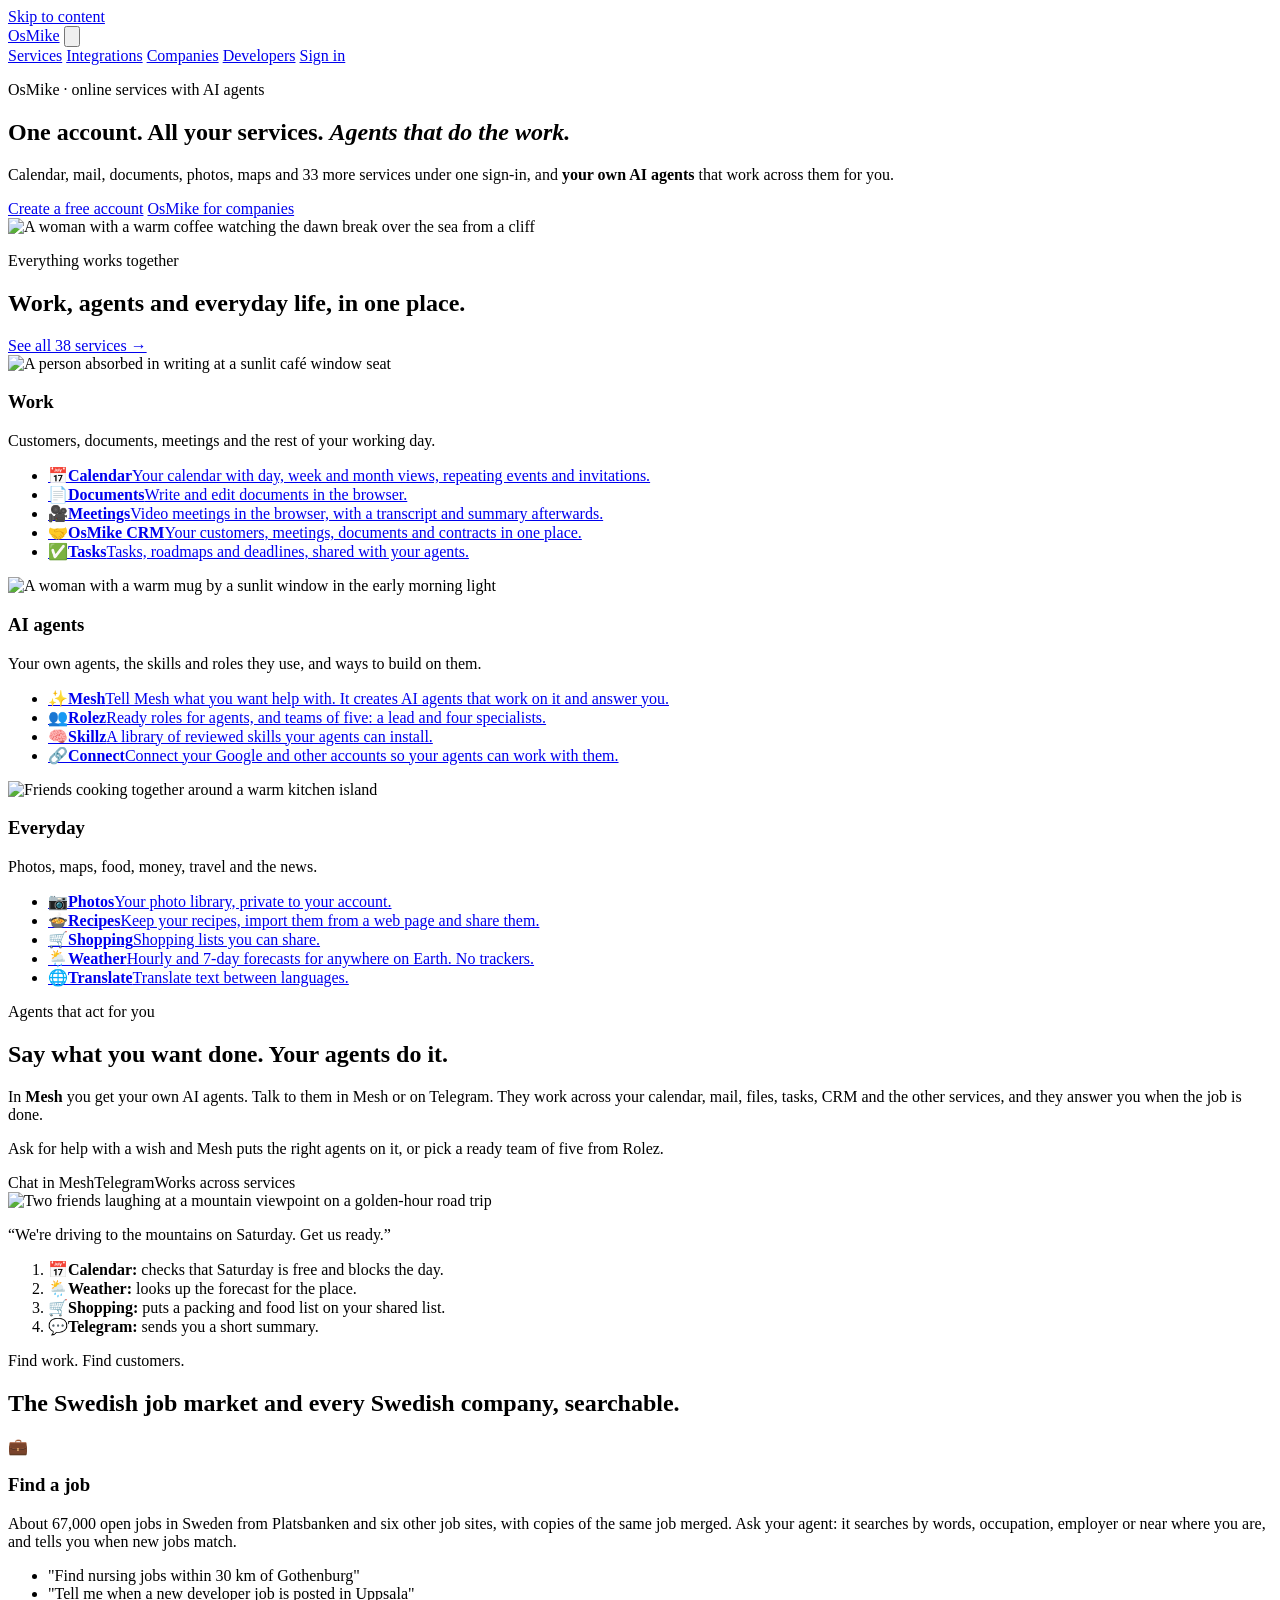
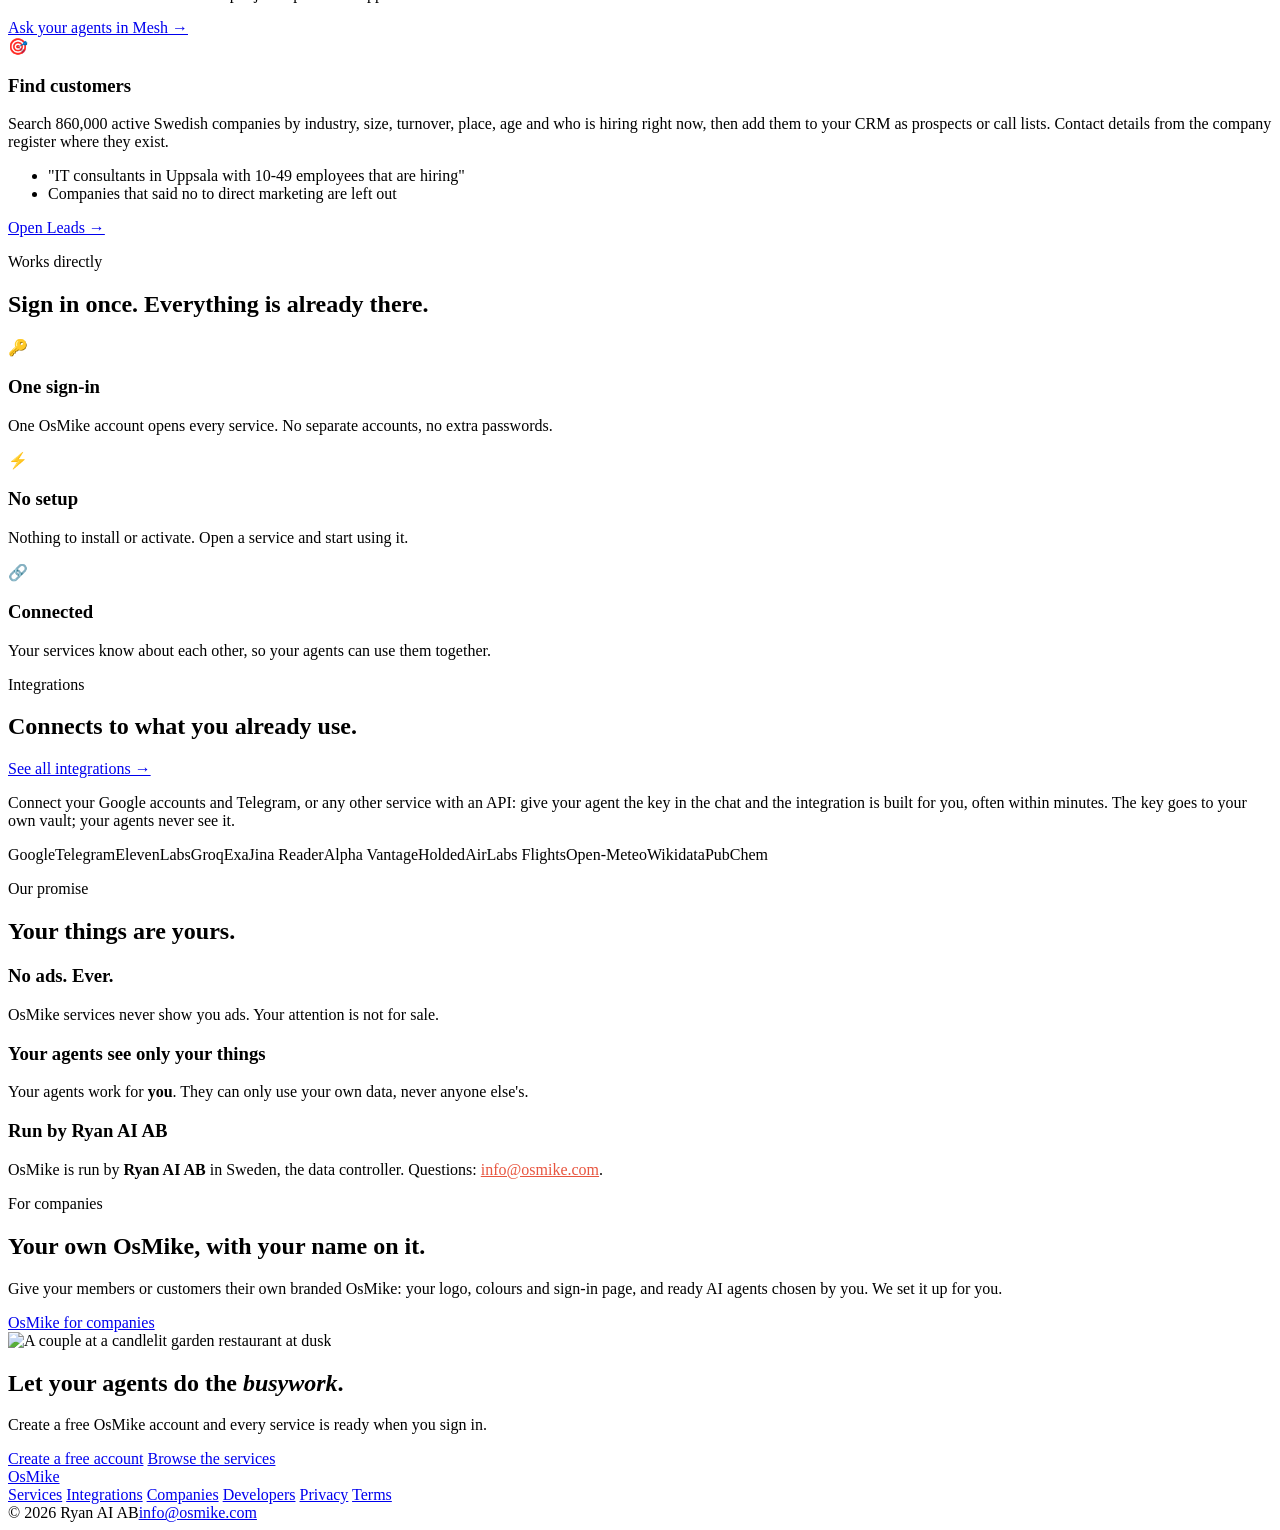
==== commit 9234a6f9: "Site: jobs + leads on the home page, new /integrations page (accounts, any API on request, the 20 bu" ====
--- a/public/index.html
+++ b/public/index.html
@@ -53,6 +53,7 @@
     </button>
     <nav class="menu" id="menu" aria-label="Main">
       <a href="/services">Services</a>
+      <a href="/integrations">Integrations</a>
       <a href="/business">Companies</a>
       <a href="/developers">Developers</a>
       <a class="cta" href="https://account.osmike.com/">Sign in</a>
@@ -64,7 +65,7 @@
   <section class="hero">
     <p class="eyebrow rv"><span class="d"></span>OsMike · online services with AI agents</p>
     <h1 class="rv">One account. All your services. <em class="grad-text">Agents that do the&nbsp;work.</em></h1>
-    <p class="sub rv">Calendar, mail, documents, photos, maps and 32 more services under one sign-in, and
+    <p class="sub rv">Calendar, mail, documents, photos, maps and 33 more services under one sign-in, and
       <b>your own AI agents</b> that work across them for you.</p>
     <div class="actions rv">
       <a class="btn" href="https://account.osmike.com/register">Create a free account</a>
@@ -82,7 +83,7 @@
         <p class="kicker rv">Everything works together</p>
         <h2 class="title rv">Work, agents and everyday life, in one place.</h2>
       </div>
-      <a class="more rv" href="/services">See all 37 services →</a>
+      <a class="more rv" href="/services">See all 38 services →</a>
     </div>
     <div class="groups">
       <article class="group rv">
@@ -161,6 +162,35 @@
     </div>
   </section>
 
+
+  <section class="band" style="padding-top:0" id="find">
+    <p class="kicker rv">Find work. Find customers.</p>
+    <h2 class="title rv">The Swedish job market and every Swedish company, searchable.</h2>
+    <div class="dev">
+      <div class="card rv" id="jobs">
+        <span class="ico" aria-hidden="true">💼</span><h3>Find a job</h3>
+        <p>About 67,000 open jobs in Sweden from Platsbanken and six other job sites, with copies of the same job
+          merged. Ask your agent: it searches by words, occupation, employer or near where you are, and tells
+          you when new jobs match.</p>
+        <ul>
+          <li>"Find nursing jobs within 30 km of Gothenburg"</li>
+          <li>"Tell me when a new developer job is posted in Uppsala"</li>
+        </ul>
+        <a class="more" href="https://mesh.osmike.com/">Ask your agents in Mesh →</a>
+      </div>
+      <div class="card rv" id="leads">
+        <span class="ico" aria-hidden="true">🎯</span><h3>Find customers</h3>
+        <p>Search 860,000 active Swedish companies by industry, size, turnover, place, age and who is hiring
+          right now, then add them to your CRM as prospects or call lists. Contact details from the company
+          register where they exist.</p>
+        <ul>
+          <li>"IT consultants in Uppsala with 10-49 employees that are hiring"</li>
+          <li>Companies that said no to direct marketing are left out</li>
+        </ul>
+        <a class="more" href="https://leads.osmike.com/">Open Leads →</a>
+      </div>
+    </div>
+  </section>
   <section class="band" style="padding-top:0" id="direct">
     <p class="kicker rv">Works directly</p>
     <h2 class="title rv">Sign in once. Everything is already there.</h2>
@@ -174,6 +204,20 @@
     </div>
   </section>
 
+
+  <section class="band" style="padding-top:0" id="integrations">
+    <div class="head-row">
+      <div>
+        <p class="kicker rv">Integrations</p>
+        <h2 class="title rv">Connects to what you already use.</h2>
+      </div>
+      <a class="more rv" href="/integrations">See all integrations →</a>
+    </div>
+    <p class="intro rv">Connect your Google accounts and Telegram, or any other service with an API: give your agent
+      the key in the chat and the integration is built for you, often within minutes. The key goes to your own
+      vault; your agents never see it.</p>
+    <div class="chips rv"><span class="chip">Google</span><span class="chip">Telegram</span><span class="chip">ElevenLabs</span><span class="chip">Groq</span><span class="chip">Exa</span><span class="chip">Jina Reader</span><span class="chip">Alpha Vantage</span><span class="chip">Holded</span><span class="chip">AirLabs Flights</span><span class="chip">Open-Meteo</span><span class="chip">Wikidata</span><span class="chip">PubChem</span></div>
+  </section>
   <section class="band" style="padding-top:0" id="trust">
     <div class="promise rv">
       <p class="kicker">Our promise</p>
@@ -217,6 +261,7 @@
     <a class="logo" href="/"><span class="mark"></span>OsMike</a>
     <nav class="links" aria-label="Footer">
       <a href="/services">Services</a>
+      <a href="/integrations">Integrations</a>
       <a href="/business">Companies</a>
       <a href="/developers">Developers</a>
       <a href="https://account.osmike.com/privacy">Privacy</a>
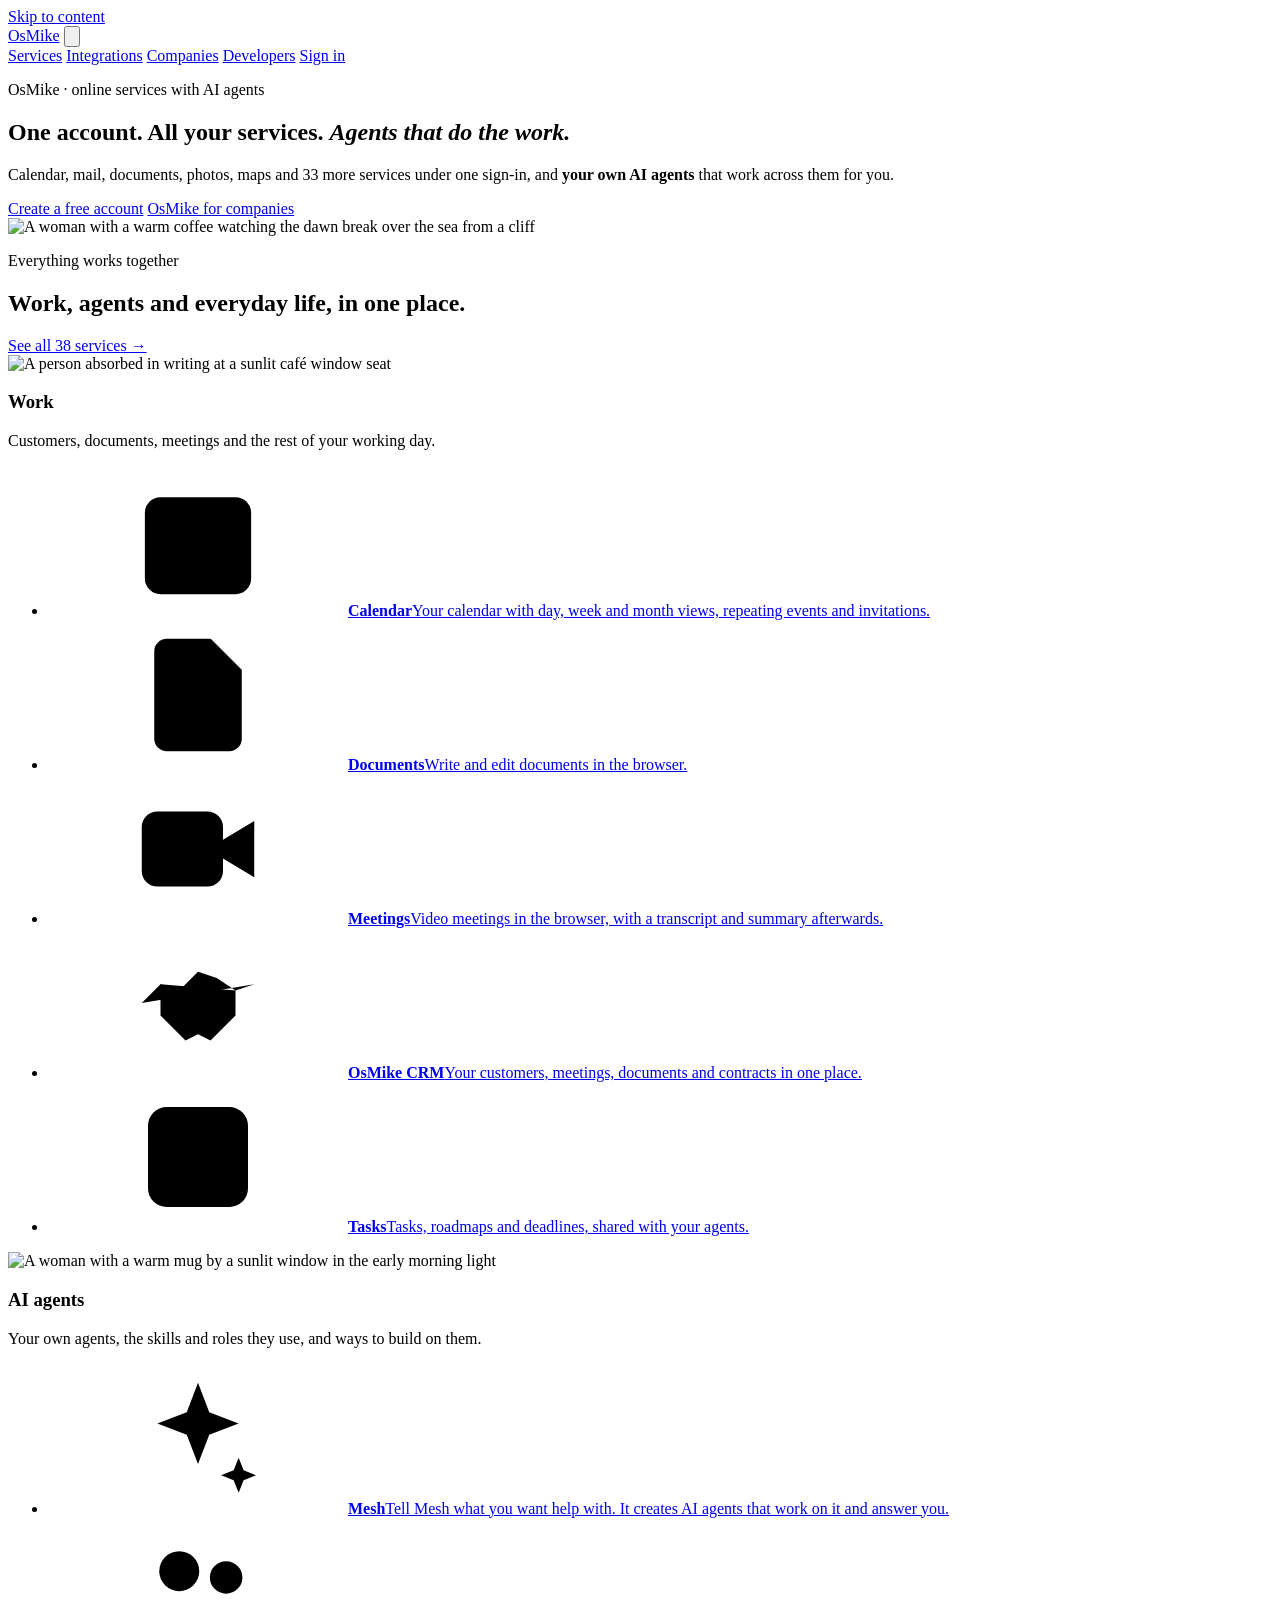
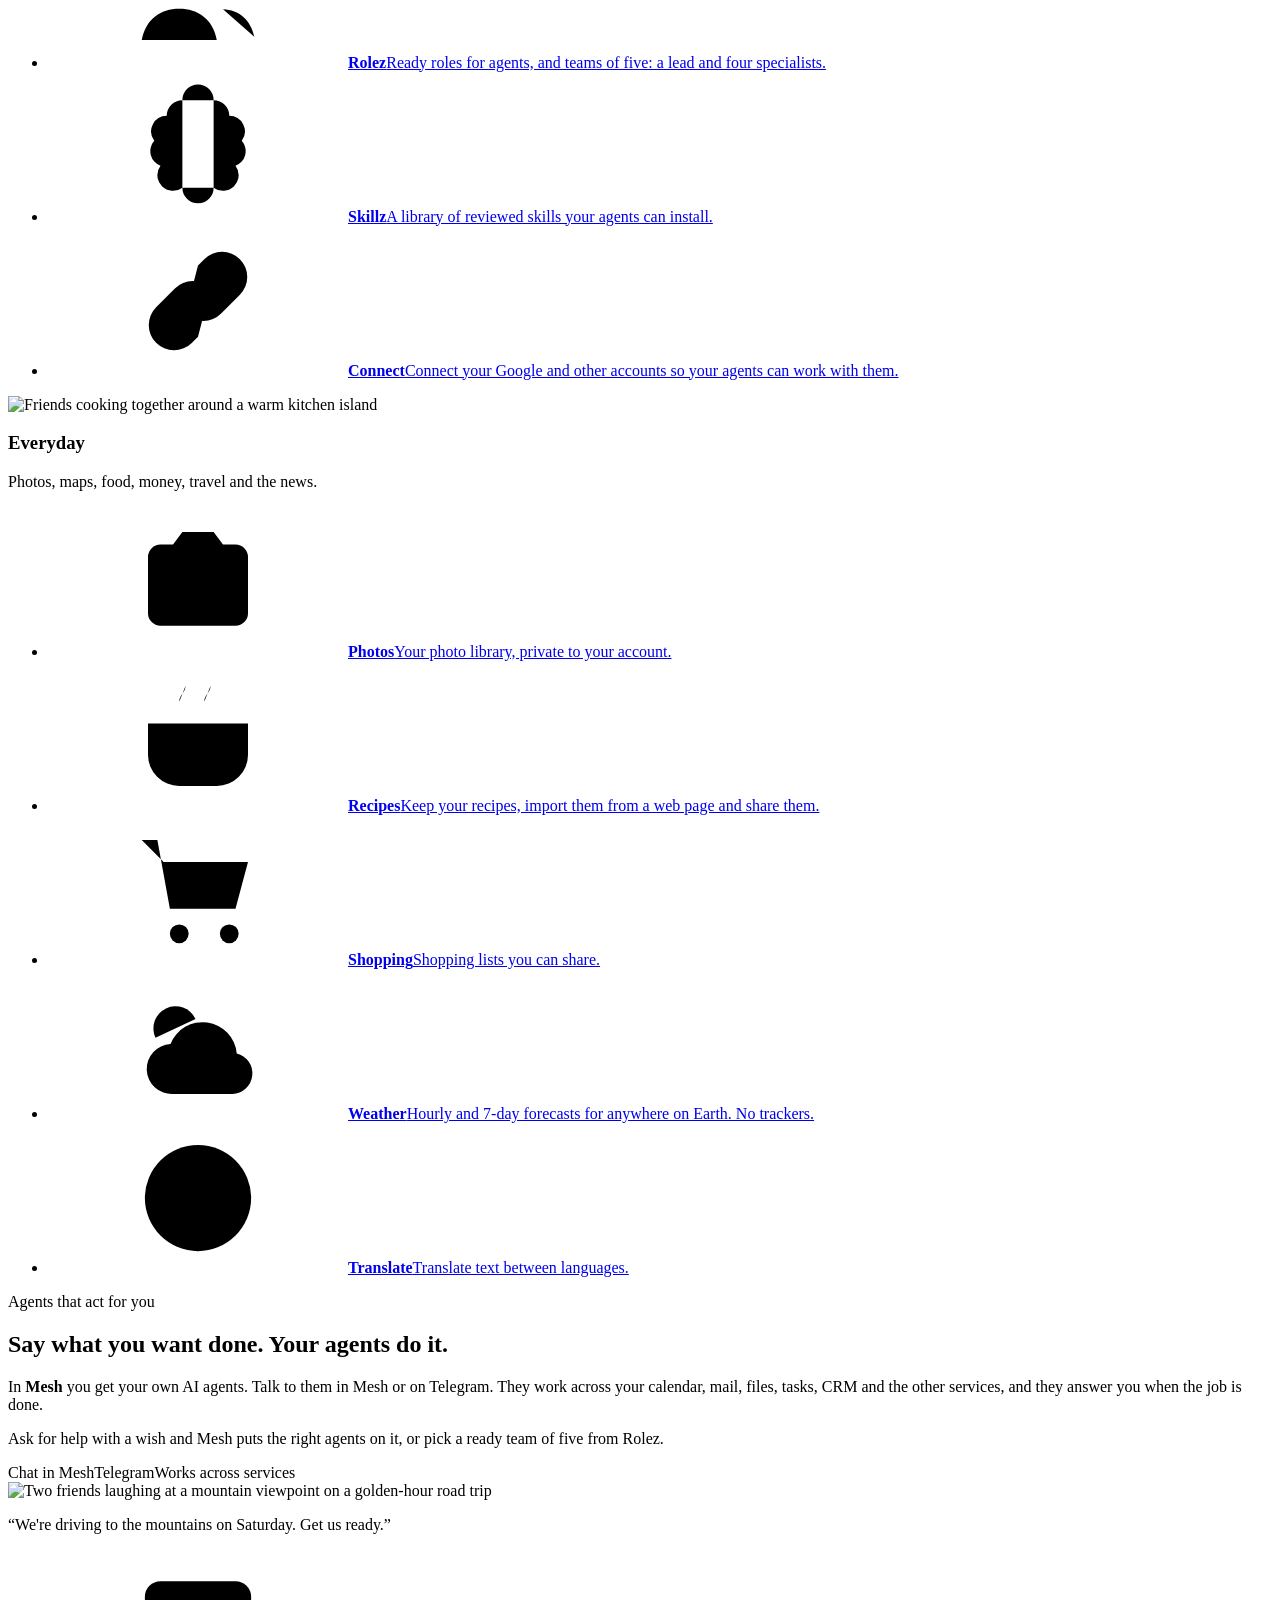
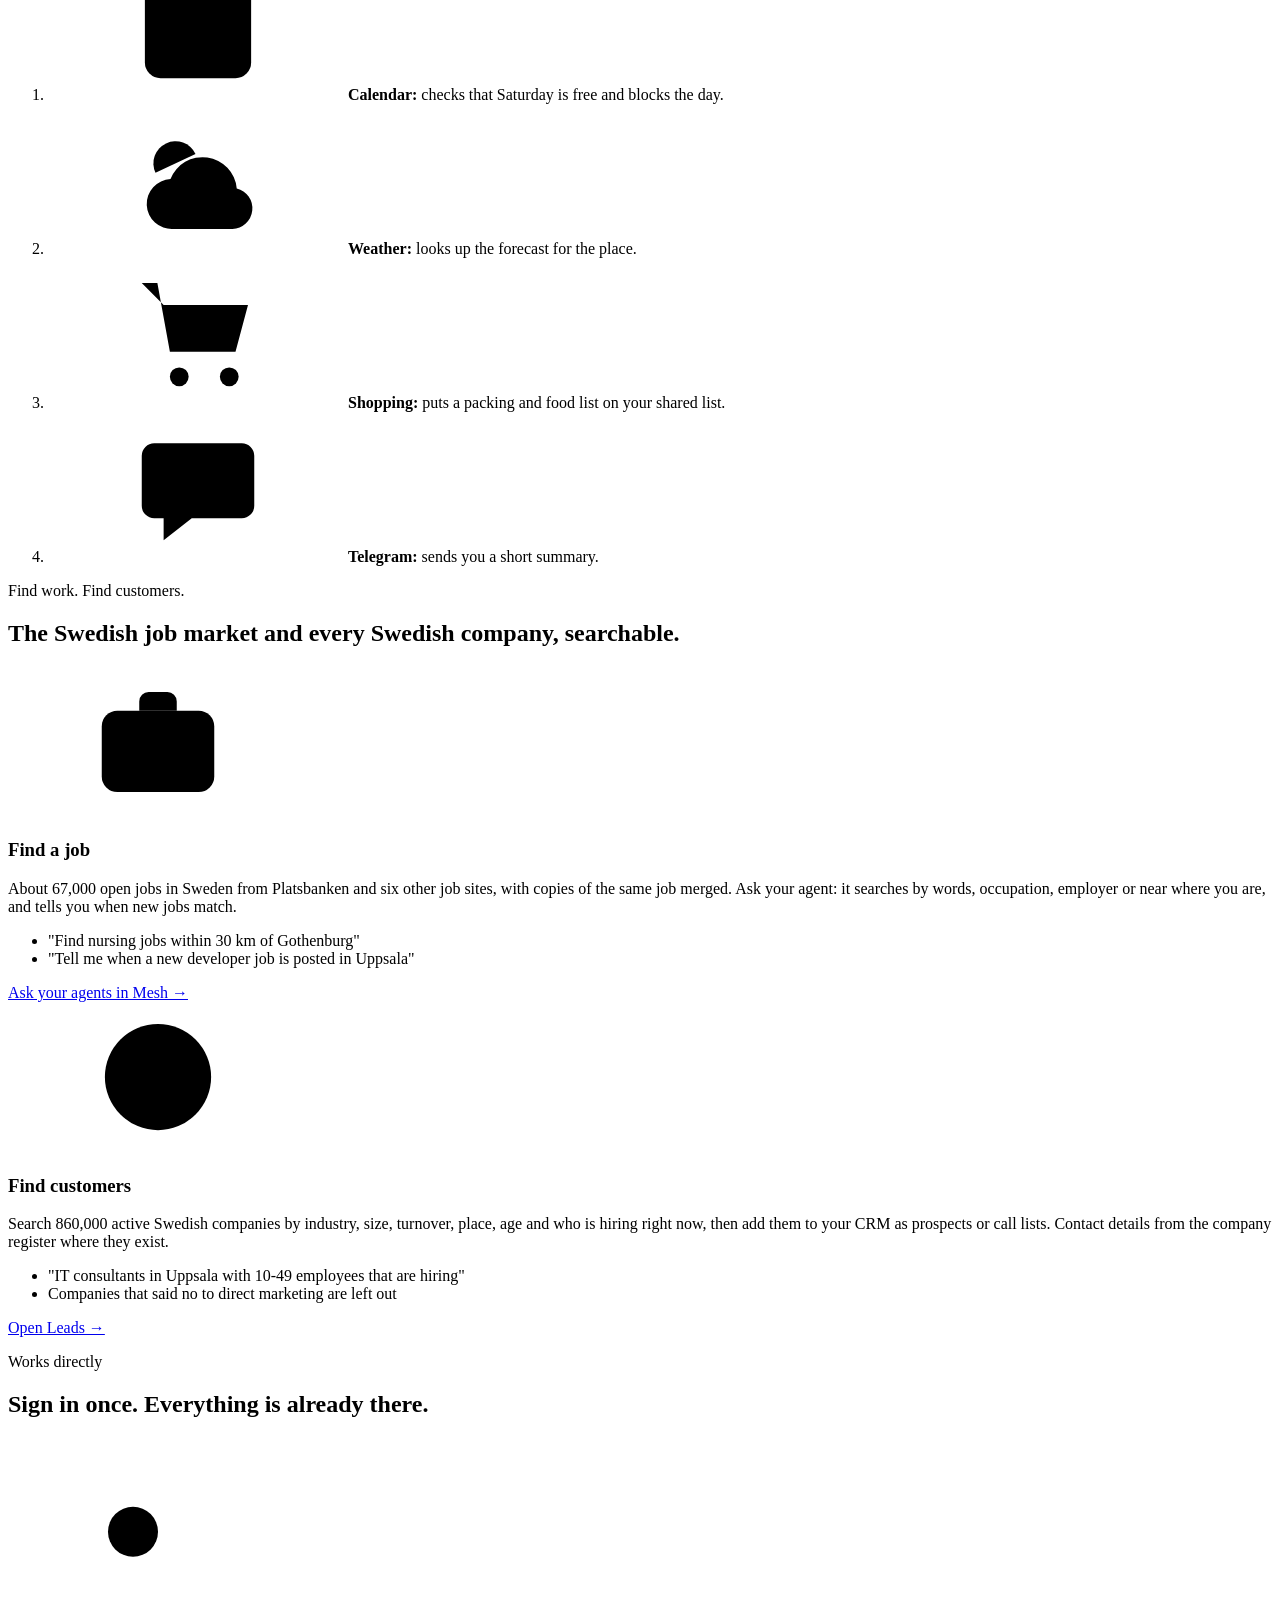
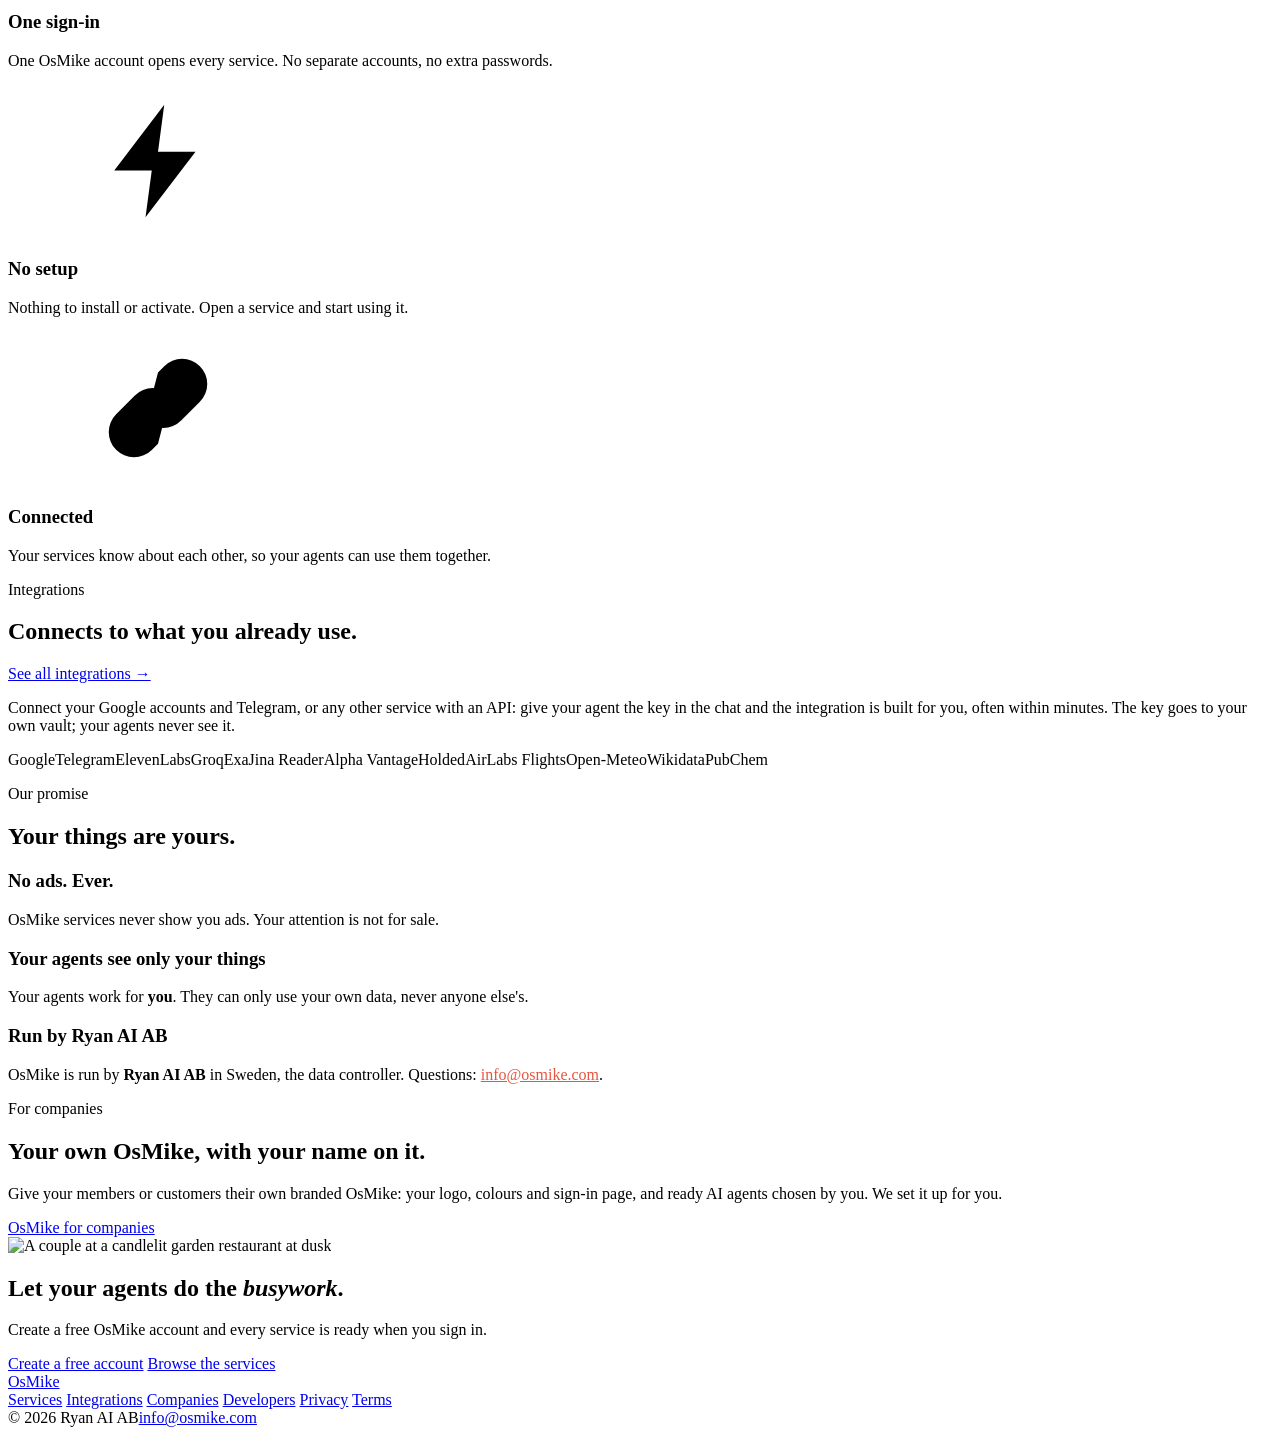
==== commit 8e50b139: "Line icons (inline SVG sprite, tools/icons.py) instead of emoji: emoji are empty squares on Linux/Wi" ====
--- a/public/index.html
+++ b/public/index.html
@@ -45,7 +45,7 @@
 <div class="dawn" aria-hidden="true"></div>
 <div class="content">
 <div class="wrap">
-
+<svg width="0" height="0" style="position:absolute" aria-hidden="true" focusable="false"><defs><symbol id="i-calendar" viewBox="0 0 24 24"><rect x="3.5" y="5" width="17" height="15.5" rx="2.5"/><path d="M3.5 10h17M8 3v4M16 3v4"/></symbol><symbol id="i-file" viewBox="0 0 24 24"><path d="M14 3H7a2 2 0 0 0-2 2v14a2 2 0 0 0 2 2h10a2 2 0 0 0 2-2V8z"/><path d="M14 3v5h5M8.5 13h7M8.5 16.5h5"/></symbol><symbol id="i-sheet" viewBox="0 0 24 24"><rect x="4" y="4" width="16" height="16" rx="2"/><path d="M4 10h16M4 15h16M10 4v16"/></symbol><symbol id="i-slides" viewBox="0 0 24 24"><rect x="3" y="4" width="18" height="12" rx="2"/><path d="M12 16v4M8 20h8M8 12l3-3 2 2 3-3"/></symbol><symbol id="i-video" viewBox="0 0 24 24"><rect x="3" y="6" width="13" height="12" rx="2.5"/><path d="M16 10.5l5-3v9l-5-3"/></symbol><symbol id="i-mail" viewBox="0 0 24 24"><rect x="3" y="5" width="18" height="14" rx="2.5"/><path d="M3.5 7l8.5 6 8.5-6"/></symbol><symbol id="i-folder" viewBox="0 0 24 24"><path d="M3 7a2 2 0 0 1 2-2h4l2 2.5h8a2 2 0 0 1 2 2V17a2 2 0 0 1-2 2H5a2 2 0 0 1-2-2z"/></symbol><symbol id="i-check" viewBox="0 0 24 24"><rect x="4" y="4" width="16" height="16" rx="3"/><path d="M8.5 12.5l2.5 2.5 4.5-5"/></symbol><symbol id="i-cards" viewBox="0 0 24 24"><rect x="7" y="4" width="11" height="15" rx="2" transform="rotate(8 12.5 11.5)"/><rect x="4" y="5" width="11" height="15" rx="2"/></symbol><symbol id="i-handshake" viewBox="0 0 24 24"><path d="M3 12l3-3 3 1 3-3 3 1 3 2 3-1"/><path d="M6 9v5l4 4 2-1 2 1 4-4v-4"/><path d="M10 14l2 2M12 12l2.5 2.5"/></symbol><symbol id="i-scroll" viewBox="0 0 24 24"><path d="M7 4h10a2 2 0 0 1 2 2v12a2 2 0 0 1-2 2H8"/><path d="M7 4a2 2 0 0 0-2 2v2h4V6a2 2 0 0 0-2-2zM9 20a2 2 0 0 1-2-2V8M11 9h5M11 12.5h5M11 16h3"/></symbol><symbol id="i-pen" viewBox="0 0 24 24"><path d="M15.5 4.5l4 4L9 19l-5 1 1-5z"/><path d="M13.5 6.5l4 4"/></symbol><symbol id="i-target" viewBox="0 0 24 24"><circle cx="12" cy="12" r="8.5"/><circle cx="12" cy="12" r="5"/><circle cx="12" cy="12" r="1.5"/></symbol><symbol id="i-briefcase" viewBox="0 0 24 24"><rect x="3" y="7" width="18" height="13" rx="2.5"/><path d="M9 7V5.5A1.5 1.5 0 0 1 10.5 4h3A1.5 1.5 0 0 1 15 5.5V7M3 12.5h18"/></symbol><symbol id="i-sparkles" viewBox="0 0 24 24"><path d="M12 3l1.8 4.7L18.5 9.5l-4.7 1.8L12 16l-1.8-4.7L5.5 9.5l4.7-1.8z"/><path d="M18.5 15l.8 2 2 .8-2 .8-.8 2-.8-2-2-.8 2-.8z"/></symbol><symbol id="i-users" viewBox="0 0 24 24"><circle cx="9" cy="8.5" r="3.2"/><path d="M3 19.5c.6-3.3 3-5 6-5s5.4 1.7 6 5"/><circle cx="16.5" cy="9.5" r="2.6"/><path d="M16 14.6c2.6.1 4.4 1.7 5 4.4"/></symbol><symbol id="i-brain" viewBox="0 0 24 24"><path d="M9.5 4.5A2.5 2.5 0 0 0 7 7a2.5 2.5 0 0 0-2 4 2.5 2.5 0 0 0 1 4 2.5 2.5 0 0 0 3.5 3.5V4.5z"/><path d="M14.5 4.5A2.5 2.5 0 0 1 17 7a2.5 2.5 0 0 1 2 4 2.5 2.5 0 0 1-1 4 2.5 2.5 0 0 1-3.5 3.5V4.5z"/><path d="M9.5 4.5a2.5 2.5 0 0 1 5 0M9.5 18.5a2.5 2.5 0 0 0 5 0"/></symbol><symbol id="i-link" viewBox="0 0 24 24"><path d="M10 14a4 4 0 0 0 5.7 0l3-3a4 4 0 0 0-5.7-5.7l-1 1"/><path d="M14 10a4 4 0 0 0-5.7 0l-3 3a4 4 0 0 0 5.7 5.7l1-1"/></symbol><symbol id="i-plug" viewBox="0 0 24 24"><path d="M9 3v5M15 3v5M6 8h12v3a6 6 0 0 1-12 0zM12 17v4"/></symbol><symbol id="i-camera" viewBox="0 0 24 24"><path d="M4 8a2 2 0 0 1 2-2h2l1.5-2h5L16 6h2a2 2 0 0 1 2 2v9a2 2 0 0 1-2 2H6a2 2 0 0 1-2-2z"/><circle cx="12" cy="12.5" r="3.5"/></symbol><symbol id="i-map" viewBox="0 0 24 24"><path d="M3 6.5l6-2.5 6 2.5 6-2.5v13.5l-6 2.5-6-2.5-6 2.5z"/><path d="M9 4v13.5M15 6.5V20"/></symbol><symbol id="i-cloud-sun" viewBox="0 0 24 24"><path d="M8 4.5V3M3.5 9H2M4.8 5.8L3.8 4.8M12.2 5.8l1-1"/><path d="M5.2 11A3.5 3.5 0 0 1 11.6 8"/><path d="M8 20a4 4 0 0 1-.4-8 5.5 5.5 0 0 1 10.6 1.5A3.3 3.3 0 0 1 17.5 20z"/></symbol><symbol id="i-newspaper" viewBox="0 0 24 24"><path d="M4 5h13v14a1.5 1.5 0 0 0 1.5 1.5H6A2 2 0 0 1 4 18.5z"/><path d="M17 9h3v9.5a1.5 1.5 0 0 1-3 0M7.5 8.5h6M7.5 12h6M7.5 15.5h4"/></symbol><symbol id="i-search" viewBox="0 0 24 24"><circle cx="10.5" cy="10.5" r="6"/><path d="M15 15l5.5 5.5"/></symbol><symbol id="i-globe" viewBox="0 0 24 24"><circle cx="12" cy="12" r="8.5"/><path d="M3.5 12h17M12 3.5c2.5 2.5 3.5 5.5 3.5 8.5s-1 6-3.5 8.5c-2.5-2.5-3.5-5.5-3.5-8.5s1-6 3.5-8.5z"/></symbol><symbol id="i-mic" viewBox="0 0 24 24"><rect x="9" y="3" width="6" height="11" rx="3"/><path d="M5.5 11a6.5 6.5 0 0 0 13 0M12 17.5V21M9 21h6"/></symbol><symbol id="i-music" viewBox="0 0 24 24"><path d="M9 18V5l11-2v13"/><circle cx="6.5" cy="18" r="2.5"/><circle cx="17.5" cy="16" r="2.5"/></symbol><symbol id="i-book" viewBox="0 0 24 24"><path d="M4 5.5A1.5 1.5 0 0 1 5.5 4H11v16H5.5A1.5 1.5 0 0 1 4 18.5zM20 5.5A1.5 1.5 0 0 0 18.5 4H13v16h5.5a1.5 1.5 0 0 0 1.5-1.5z"/></symbol><symbol id="i-cart" viewBox="0 0 24 24"><path d="M3 4h2.5l2 11h10.5l2-7.5H6.5"/><circle cx="9" cy="19" r="1.5"/><circle cx="17" cy="19" r="1.5"/></symbol><symbol id="i-pot" viewBox="0 0 24 24"><path d="M4 10h16v5a5 5 0 0 1-5 5H9a5 5 0 0 1-5-5zM2.5 10h19M9 6.5c0-1 1-1.5 1-2.5M13 6.5c0-1 1-1.5 1-2.5"/></symbol><symbol id="i-box" viewBox="0 0 24 24"><path d="M12 3l8.5 4.5v9L12 21l-8.5-4.5v-9z"/><path d="M3.5 7.5L12 12l8.5-4.5M12 12v9"/></symbol><symbol id="i-pin" viewBox="0 0 24 24"><path d="M12 21s-6.5-6-6.5-11a6.5 6.5 0 0 1 13 0c0 5-6.5 11-6.5 11z"/><circle cx="12" cy="10" r="2.3"/></symbol><symbol id="i-compass" viewBox="0 0 24 24"><circle cx="12" cy="12" r="8.5"/><path d="M15.5 8.5l-2 5-5 2 2-5z"/></symbol><symbol id="i-car" viewBox="0 0 24 24"><path d="M5 16V11l2-4.5h10l2 4.5v5"/><path d="M3.5 16h17v2.5h-17zM5 11h14"/><circle cx="7.5" cy="13.5" r=".6"/><circle cx="16.5" cy="13.5" r=".6"/></symbol><symbol id="i-wallet" viewBox="0 0 24 24"><path d="M4 7.5A2.5 2.5 0 0 1 6.5 5H18v3"/><rect x="4" y="8" width="16.5" height="11.5" rx="2.5"/><path d="M16.5 13.5h.5"/></symbol><symbol id="i-dna" viewBox="0 0 24 24"><path d="M7 3c0 6 10 6 10 12M17 21c0-6-10-6-10-12"/><path d="M8 6h8M8.5 17.5h7M9 12h6"/></symbol><symbol id="i-chart-up" viewBox="0 0 24 24"><path d="M4 4v16h16"/><path d="M7.5 15l4-4.5 3 3 5-6"/><path d="M15.5 7.5h4v4"/></symbol><symbol id="i-chat" viewBox="0 0 24 24"><path d="M5 5h14a2 2 0 0 1 2 2v8a2 2 0 0 1-2 2h-8l-4.5 3.5V17H5a2 2 0 0 1-2-2V7a2 2 0 0 1 2-2z"/><path d="M8 10h8M8 13h5"/></symbol><symbol id="i-key" viewBox="0 0 24 24"><circle cx="8" cy="15" r="4"/><path d="M11 12l8.5-8.5M16 7l2.5 2.5M18.5 4.5L20 6"/></symbol><symbol id="i-zap" viewBox="0 0 24 24"><path d="M13 3L5 13.5h6L10 21l8-10.5h-6z"/></symbol><symbol id="i-bot" viewBox="0 0 24 24"><rect x="4.5" y="8" width="15" height="11" rx="3"/><path d="M12 4.5V8M9.5 13h.01M14.5 13h.01M9.5 16.5h5"/><circle cx="12" cy="4" r="1"/></symbol><symbol id="i-satellite" viewBox="0 0 24 24"><path d="M13 7l4 4-6 6-4-4z"/><path d="M15 5l2-2 4 4-2 2M9 15l-2 2M4.5 13.5A6 6 0 0 0 10.5 19.5"/></symbol><symbol id="i-shield" viewBox="0 0 24 24"><path d="M12 3l7.5 3v5.5c0 4.5-3 8-7.5 9.5-4.5-1.5-7.5-5-7.5-9.5V6z"/><path d="M9 12l2 2 4-4"/></symbol><symbol id="i-tools" viewBox="0 0 24 24"><path d="M14.5 6.5a4 4 0 0 0-5.3 5L4 16.8V20h3.2l5.3-5.2a4 4 0 0 0 5-5.3l-2.5 2.5-2.5-.5-.5-2.5z"/></symbol><symbol id="i-palette" viewBox="0 0 24 24"><path d="M12 3.5a8.5 8.5 0 1 0 0 17c1.4 0 1.8-1 1.3-2-.6-1.2.1-2.5 1.6-2.5H17a3.5 3.5 0 0 0 3.5-3.5c0-5-3.8-9-8.5-9z"/><circle cx="7.5" cy="11" r="1"/><circle cx="10" cy="7.5" r="1"/><circle cx="14.5" cy="7.5" r="1"/></symbol><symbol id="i-gift" viewBox="0 0 24 24"><rect x="3.5" y="8.5" width="17" height="4" rx="1"/><path d="M5 12.5V20h14v-7.5M12 8.5V20M12 8.5C10.5 4 7 4.5 7.5 6.5S12 8.5 12 8.5zM12 8.5c1.5-4.5 5-4 4.5-2S12 8.5 12 8.5z"/></symbol><symbol id="i-banknote" viewBox="0 0 24 24"><rect x="3" y="6.5" width="18" height="11" rx="2"/><circle cx="12" cy="12" r="2.5"/><path d="M6.5 9.5v.01M17.5 14.5v.01"/></symbol><symbol id="i-bank" viewBox="0 0 24 24"><path d="M3.5 9L12 4l8.5 5zM5.5 9v8M10 9v8M14 9v8M18.5 9v8M3.5 20h17M4.5 17h15"/></symbol><symbol id="i-landmark" viewBox="0 0 24 24"><path d="M12 3.5l8 4.5H4zM6 8v9M10 8v9M14 8v9M18 8v9M4 17h16v3H4z"/></symbol><symbol id="i-send" viewBox="0 0 24 24"><path d="M21 3.5L10.5 14M21 3.5l-6.5 17-4-6.5-6.5-4z"/></symbol><symbol id="i-cog" viewBox="0 0 24 24"><circle cx="12" cy="12" r="3"/><path d="M12 2.5v3M12 18.5v3M21.5 12h-3M5.5 12h-3M18.7 5.3l-2.1 2.1M7.4 16.6l-2.1 2.1M18.7 18.7l-2.1-2.1M7.4 7.4L5.3 5.3"/></symbol><symbol id="i-terminal" viewBox="0 0 24 24"><rect x="3" y="4.5" width="18" height="15" rx="2.5"/><path d="M7 9.5l3 2.5-3 2.5M12.5 15h4.5"/></symbol><symbol id="i-puzzle" viewBox="0 0 24 24"><path d="M9 4.5h3a1.5 1.5 0 0 1 3 0h3a1 1 0 0 1 1 1v3a1.5 1.5 0 0 1 0 3v3a1 1 0 0 1-1 1h-3a1.5 1.5 0 0 0-3 0H9a1 1 0 0 1-1-1v-3a1.5 1.5 0 0 0 0-3v-3a1 1 0 0 1 1-1z"/></symbol><symbol id="i-receipt" viewBox="0 0 24 24"><path d="M6 3h12v18l-2-1.5-2 1.5-2-1.5-2 1.5-2-1.5L6 21z"/><path d="M9 8h6M9 11.5h6M9 15h4"/></symbol><symbol id="i-google" viewBox="0 0 24 24"><path d="M20 12.2c0-.6-.1-1.2-.2-1.7H12v3.3h4.5a3.9 3.9 0 0 1-1.7 2.5v2h2.7c1.6-1.5 2.5-3.6 2.5-6.1z"/><path d="M12 20.5c2.3 0 4.2-.8 5.5-2.1l-2.7-2a5 5 0 0 1-7.5-2.7H4.6v2.1a8.5 8.5 0 0 0 7.4 4.7z"/><path d="M7.3 13.7a5 5 0 0 1 0-3.4V8.2H4.6a8.5 8.5 0 0 0 0 7.6z"/><path d="M12 6.9c1.3 0 2.4.5 3.3 1.3l2.4-2.4A8.4 8.4 0 0 0 4.6 8.2l2.7 2.1A5 5 0 0 1 12 6.9z"/></symbol><symbol id="i-heart" viewBox="0 0 24 24"><path d="M12 20s-7.5-4.5-7.5-10A4.5 4.5 0 0 1 12 7a4.5 4.5 0 0 1 7.5 3c0 5.5-7.5 10-7.5 10z"/></symbol><symbol id="i-thought" viewBox="0 0 24 24"><path d="M7 15a4 4 0 0 1-.5-8 5 5 0 0 1 9.5-1 4 4 0 0 1 1.5 7.8V14a3 3 0 0 1-3 3H9.5"/><circle cx="7" cy="19" r="1.3"/><circle cx="4.5" cy="21" r=".6"/></symbol><symbol id="i-antenna" viewBox="0 0 24 24"><path d="M12 12v9M8 21h8"/><circle cx="12" cy="10" r="1.6"/><path d="M8 6.5a5.5 5.5 0 0 0 0 7M16 6.5a5.5 5.5 0 0 1 0 7M5.2 4a9.5 9.5 0 0 0 0 12M18.8 4a9.5 9.5 0 0 1 0 12"/></symbol></defs></svg>
   <header class="top">
     <a class="logo" href="/" aria-label="OsMike home"><span class="mark"></span>OsMike</a>
     <button class="burger" type="button" aria-label="Menu" aria-expanded="false" aria-controls="menu">
@@ -92,11 +92,11 @@
           <h3>Work</h3>
           <p class="g-line">Customers, documents, meetings and the rest of your working day.</p>
           <ul class="mini">
-          <li><a href="https://calendar.osmike.com/"><span class="ico" aria-hidden="true">📅</span><span><b>Calendar</b><span class="l">Your calendar with day, week and month views, repeating events and invitations.</span></span></a></li>
-          <li><a href="https://documents.osmike.com/"><span class="ico" aria-hidden="true">📄</span><span><b>Documents</b><span class="l">Write and edit documents in the browser.</span></span></a></li>
-          <li><a href="https://meetings.osmike.com/"><span class="ico" aria-hidden="true">🎥</span><span><b>Meetings</b><span class="l">Video meetings in the browser, with a transcript and summary afterwards.</span></span></a></li>
-          <li><a href="https://crm.osmike.com/"><span class="ico" aria-hidden="true">🤝</span><span><b>OsMike CRM</b><span class="l">Your customers, meetings, documents and contracts in one place.</span></span></a></li>
-          <li><a href="https://tasks.osmike.com/"><span class="ico" aria-hidden="true">✅</span><span><b>Tasks</b><span class="l">Tasks, roadmaps and deadlines, shared with your agents.</span></span></a></li>
+          <li><a href="https://calendar.osmike.com/"><span class="ico" aria-hidden="true"><svg class="i" aria-hidden="true" focusable="false"><use href="#i-calendar"/></svg></span><span><b>Calendar</b><span class="l">Your calendar with day, week and month views, repeating events and invitations.</span></span></a></li>
+          <li><a href="https://documents.osmike.com/"><span class="ico" aria-hidden="true"><svg class="i" aria-hidden="true" focusable="false"><use href="#i-file"/></svg></span><span><b>Documents</b><span class="l">Write and edit documents in the browser.</span></span></a></li>
+          <li><a href="https://meetings.osmike.com/"><span class="ico" aria-hidden="true"><svg class="i" aria-hidden="true" focusable="false"><use href="#i-video"/></svg></span><span><b>Meetings</b><span class="l">Video meetings in the browser, with a transcript and summary afterwards.</span></span></a></li>
+          <li><a href="https://crm.osmike.com/"><span class="ico" aria-hidden="true"><svg class="i" aria-hidden="true" focusable="false"><use href="#i-handshake"/></svg></span><span><b>OsMike CRM</b><span class="l">Your customers, meetings, documents and contracts in one place.</span></span></a></li>
+          <li><a href="https://tasks.osmike.com/"><span class="ico" aria-hidden="true"><svg class="i" aria-hidden="true" focusable="false"><use href="#i-check"/></svg></span><span><b>Tasks</b><span class="l">Tasks, roadmaps and deadlines, shared with your agents.</span></span></a></li>
           </ul>
         </div>
       </article>
@@ -106,10 +106,10 @@
           <h3>AI agents</h3>
           <p class="g-line">Your own agents, the skills and roles they use, and ways to build on them.</p>
           <ul class="mini">
-          <li><a href="https://mesh.osmike.com/"><span class="ico" aria-hidden="true">✨</span><span><b>Mesh</b><span class="l">Tell Mesh what you want help with. It creates AI agents that work on it and answer you.</span></span></a></li>
-          <li><a href="https://rolez.osmike.com/"><span class="ico" aria-hidden="true">👥</span><span><b>Rolez</b><span class="l">Ready roles for agents, and teams of five: a lead and four specialists.</span></span></a></li>
-          <li><a href="https://skillz.osmike.com/"><span class="ico" aria-hidden="true">🧠</span><span><b>Skillz</b><span class="l">A library of reviewed skills your agents can install.</span></span></a></li>
-          <li><a href="https://connect.osmike.com/"><span class="ico" aria-hidden="true">🔗</span><span><b>Connect</b><span class="l">Connect your Google and other accounts so your agents can work with them.</span></span></a></li>
+          <li><a href="https://mesh.osmike.com/"><span class="ico" aria-hidden="true"><svg class="i" aria-hidden="true" focusable="false"><use href="#i-sparkles"/></svg></span><span><b>Mesh</b><span class="l">Tell Mesh what you want help with. It creates AI agents that work on it and answer you.</span></span></a></li>
+          <li><a href="https://rolez.osmike.com/"><span class="ico" aria-hidden="true"><svg class="i" aria-hidden="true" focusable="false"><use href="#i-users"/></svg></span><span><b>Rolez</b><span class="l">Ready roles for agents, and teams of five: a lead and four specialists.</span></span></a></li>
+          <li><a href="https://skillz.osmike.com/"><span class="ico" aria-hidden="true"><svg class="i" aria-hidden="true" focusable="false"><use href="#i-brain"/></svg></span><span><b>Skillz</b><span class="l">A library of reviewed skills your agents can install.</span></span></a></li>
+          <li><a href="https://connect.osmike.com/"><span class="ico" aria-hidden="true"><svg class="i" aria-hidden="true" focusable="false"><use href="#i-link"/></svg></span><span><b>Connect</b><span class="l">Connect your Google and other accounts so your agents can work with them.</span></span></a></li>
           </ul>
         </div>
       </article>
@@ -119,11 +119,11 @@
           <h3>Everyday</h3>
           <p class="g-line">Photos, maps, food, money, travel and the news.</p>
           <ul class="mini">
-          <li><a href="https://photos.osmike.com/"><span class="ico" aria-hidden="true">📷</span><span><b>Photos</b><span class="l">Your photo library, private to your account.</span></span></a></li>
-          <li><a href="https://recipes.osmike.com/"><span class="ico" aria-hidden="true">🍲</span><span><b>Recipes</b><span class="l">Keep your recipes, import them from a web page and share them.</span></span></a></li>
-          <li><a href="https://shopping.osmike.com/"><span class="ico" aria-hidden="true">🛒</span><span><b>Shopping</b><span class="l">Shopping lists you can share.</span></span></a></li>
-          <li><a href="https://weather.osmike.com/"><span class="ico" aria-hidden="true">🌦️</span><span><b>Weather</b><span class="l">Hourly and 7-day forecasts for anywhere on Earth. No trackers.</span></span></a></li>
-          <li><a href="https://translate.osmike.com/"><span class="ico" aria-hidden="true">🌐</span><span><b>Translate</b><span class="l">Translate text between languages.</span></span></a></li>
+          <li><a href="https://photos.osmike.com/"><span class="ico" aria-hidden="true"><svg class="i" aria-hidden="true" focusable="false"><use href="#i-camera"/></svg></span><span><b>Photos</b><span class="l">Your photo library, private to your account.</span></span></a></li>
+          <li><a href="https://recipes.osmike.com/"><span class="ico" aria-hidden="true"><svg class="i" aria-hidden="true" focusable="false"><use href="#i-pot"/></svg></span><span><b>Recipes</b><span class="l">Keep your recipes, import them from a web page and share them.</span></span></a></li>
+          <li><a href="https://shopping.osmike.com/"><span class="ico" aria-hidden="true"><svg class="i" aria-hidden="true" focusable="false"><use href="#i-cart"/></svg></span><span><b>Shopping</b><span class="l">Shopping lists you can share.</span></span></a></li>
+          <li><a href="https://weather.osmike.com/"><span class="ico" aria-hidden="true"><svg class="i" aria-hidden="true" focusable="false"><use href="#i-cloud-sun"/></svg></span><span><b>Weather</b><span class="l">Hourly and 7-day forecasts for anywhere on Earth. No trackers.</span></span></a></li>
+          <li><a href="https://translate.osmike.com/"><span class="ico" aria-hidden="true"><svg class="i" aria-hidden="true" focusable="false"><use href="#i-globe"/></svg></span><span><b>Translate</b><span class="l">Translate text between languages.</span></span></a></li>
           </ul>
         </div>
       </article>
@@ -151,10 +151,10 @@
           <div class="ex-body">
             <p class="bubble">“We're driving to the mountains on Saturday. Get us ready.”</p>
             <ol class="steps">
-              <li><span aria-hidden="true">📅</span><span><b>Calendar:</b> checks that Saturday is free and blocks the day.</span></li>
-              <li><span aria-hidden="true">🌦️</span><span><b>Weather:</b> looks up the forecast for the place.</span></li>
-              <li><span aria-hidden="true">🛒</span><span><b>Shopping:</b> puts a packing and food list on your shared list.</span></li>
-              <li><span aria-hidden="true">💬</span><span><b>Telegram:</b> sends you a short summary.</span></li>
+              <li><span aria-hidden="true"><svg class="i" aria-hidden="true" focusable="false"><use href="#i-calendar"/></svg></span><span><b>Calendar:</b> checks that Saturday is free and blocks the day.</span></li>
+              <li><span aria-hidden="true"><svg class="i" aria-hidden="true" focusable="false"><use href="#i-cloud-sun"/></svg></span><span><b>Weather:</b> looks up the forecast for the place.</span></li>
+              <li><span aria-hidden="true"><svg class="i" aria-hidden="true" focusable="false"><use href="#i-cart"/></svg></span><span><b>Shopping:</b> puts a packing and food list on your shared list.</span></li>
+              <li><span aria-hidden="true"><svg class="i" aria-hidden="true" focusable="false"><use href="#i-chat"/></svg></span><span><b>Telegram:</b> sends you a short summary.</span></li>
             </ol>
           </div>
         </div>
@@ -168,7 +168,7 @@
     <h2 class="title rv">The Swedish job market and every Swedish company, searchable.</h2>
     <div class="dev">
       <div class="card rv" id="jobs">
-        <span class="ico" aria-hidden="true">💼</span><h3>Find a job</h3>
+        <span class="ico" aria-hidden="true"><svg class="i" aria-hidden="true" focusable="false"><use href="#i-briefcase"/></svg></span><h3>Find a job</h3>
         <p>About 67,000 open jobs in Sweden from Platsbanken and six other job sites, with copies of the same job
           merged. Ask your agent: it searches by words, occupation, employer or near where you are, and tells
           you when new jobs match.</p>
@@ -179,7 +179,7 @@
         <a class="more" href="https://mesh.osmike.com/">Ask your agents in Mesh →</a>
       </div>
       <div class="card rv" id="leads">
-        <span class="ico" aria-hidden="true">🎯</span><h3>Find customers</h3>
+        <span class="ico" aria-hidden="true"><svg class="i" aria-hidden="true" focusable="false"><use href="#i-target"/></svg></span><h3>Find customers</h3>
         <p>Search 860,000 active Swedish companies by industry, size, turnover, place, age and who is hiring
           right now, then add them to your CRM as prospects or call lists. Contact details from the company
           register where they exist.</p>
@@ -195,11 +195,11 @@
     <p class="kicker rv">Works directly</p>
     <h2 class="title rv">Sign in once. Everything is already there.</h2>
     <div class="trio">
-      <div class="card rv"><span class="ico" aria-hidden="true">🔑</span><h3>One sign-in</h3>
+      <div class="card rv"><span class="ico" aria-hidden="true"><svg class="i" aria-hidden="true" focusable="false"><use href="#i-key"/></svg></span><h3>One sign-in</h3>
         <p>One OsMike account opens every service. No separate accounts, no extra passwords.</p></div>
-      <div class="card rv"><span class="ico" aria-hidden="true">⚡</span><h3>No setup</h3>
+      <div class="card rv"><span class="ico" aria-hidden="true"><svg class="i" aria-hidden="true" focusable="false"><use href="#i-zap"/></svg></span><h3>No setup</h3>
         <p>Nothing to install or activate. Open a service and start using it.</p></div>
-      <div class="card rv"><span class="ico" aria-hidden="true">🔗</span><h3>Connected</h3>
+      <div class="card rv"><span class="ico" aria-hidden="true"><svg class="i" aria-hidden="true" focusable="false"><use href="#i-link"/></svg></span><h3>Connected</h3>
         <p>Your services know about each other, so your agents can use them together.</p></div>
     </div>
   </section>
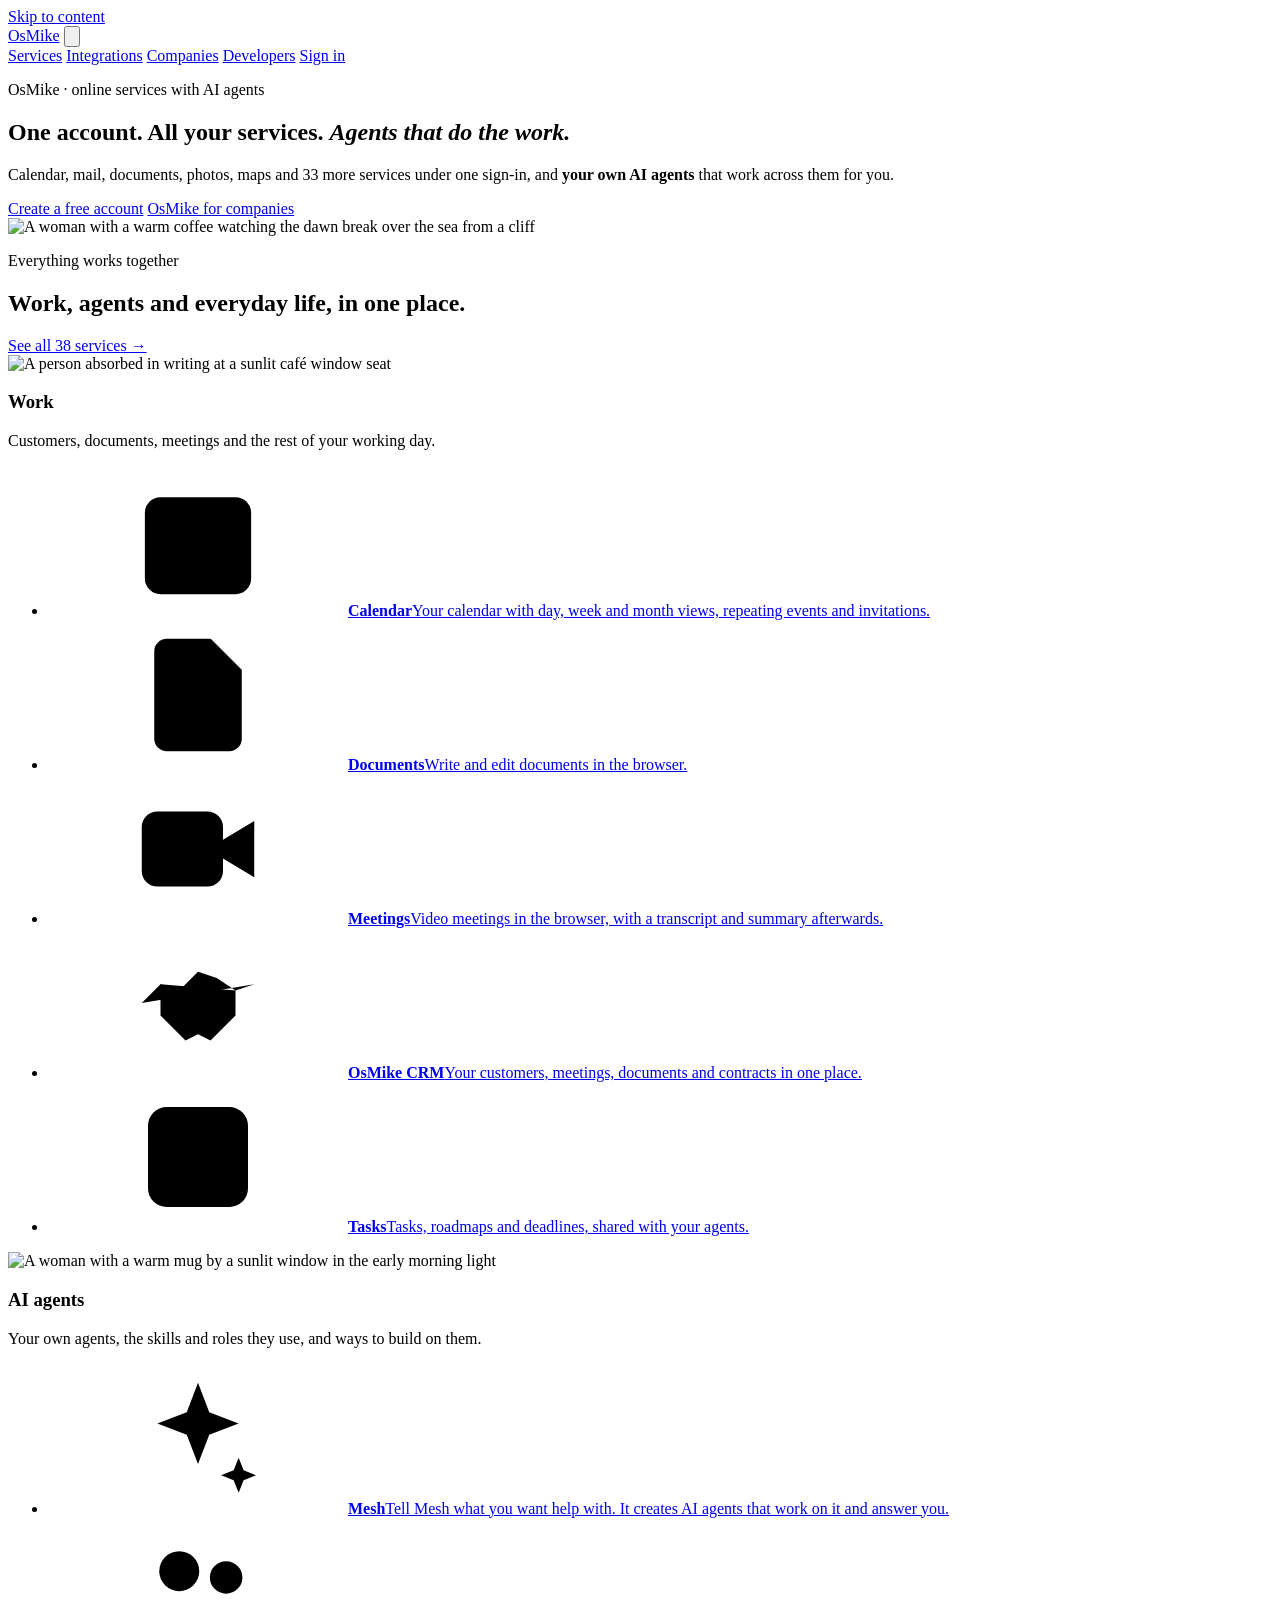
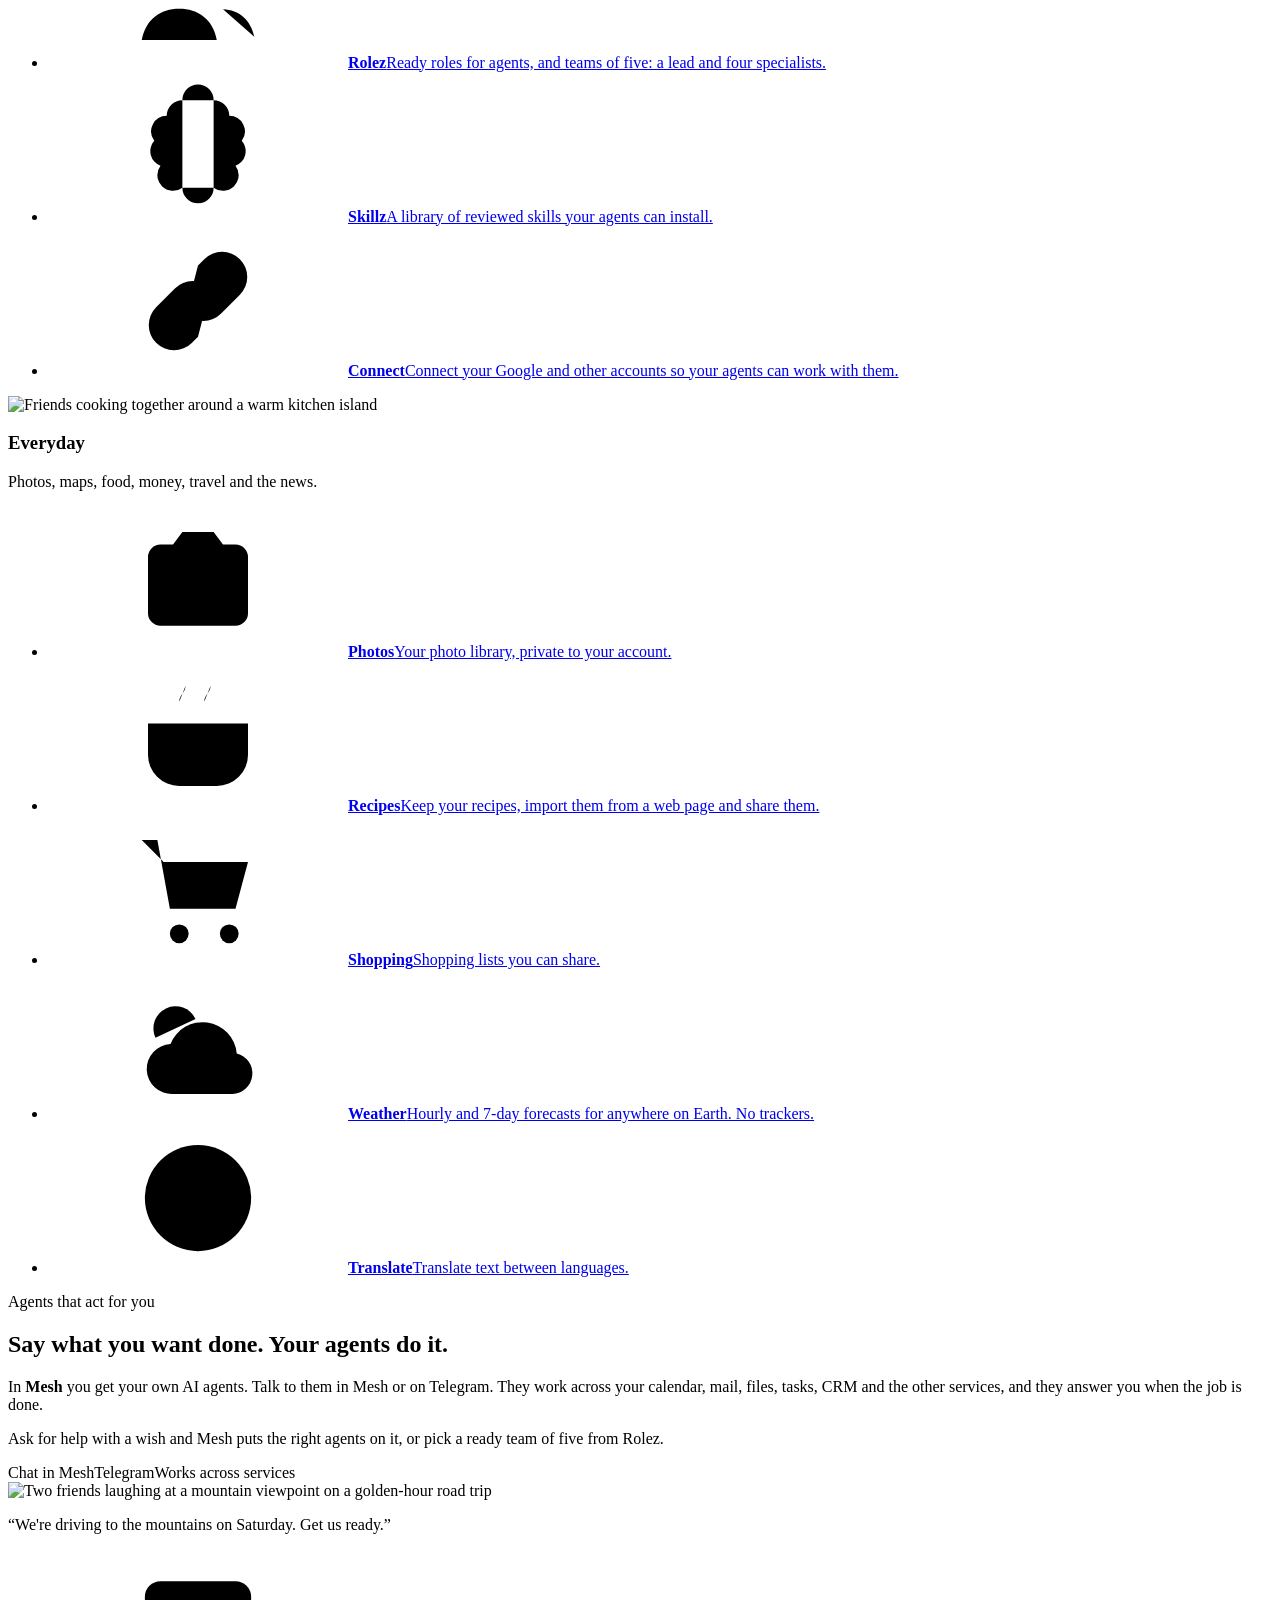
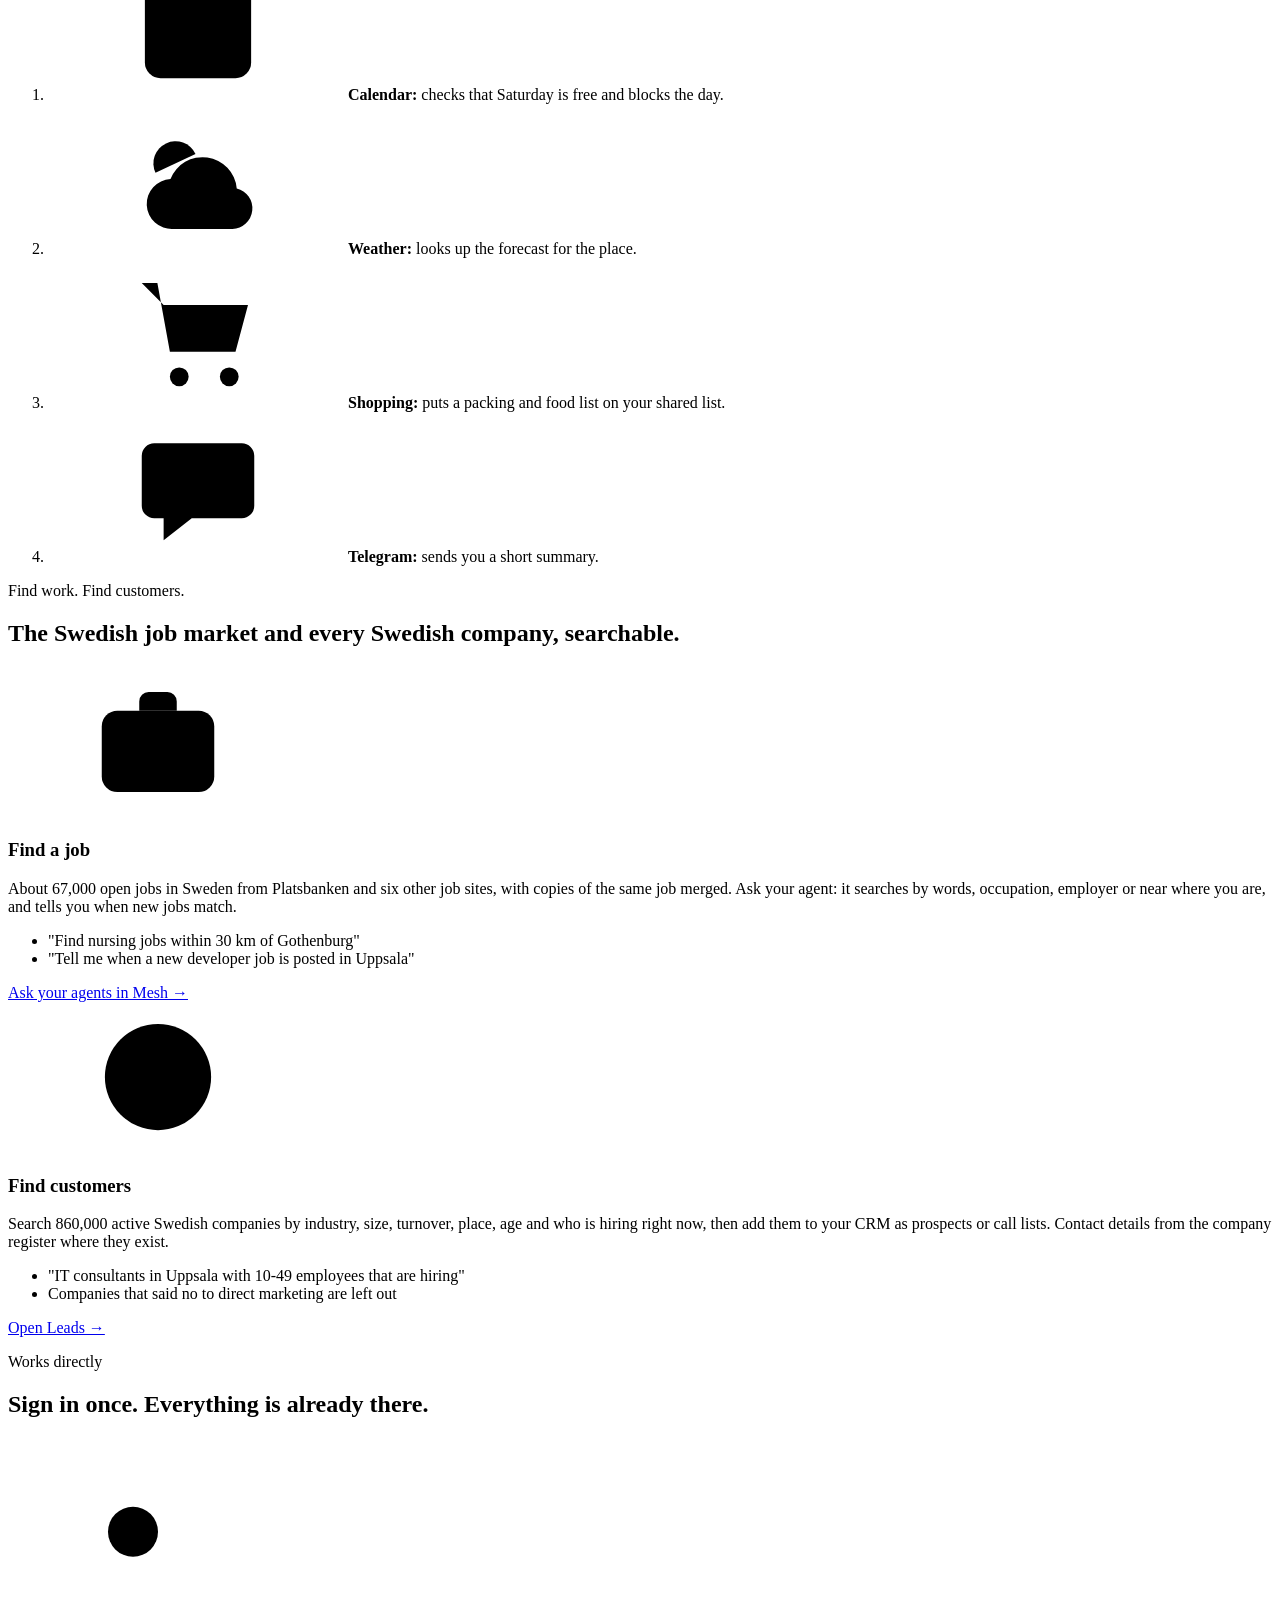
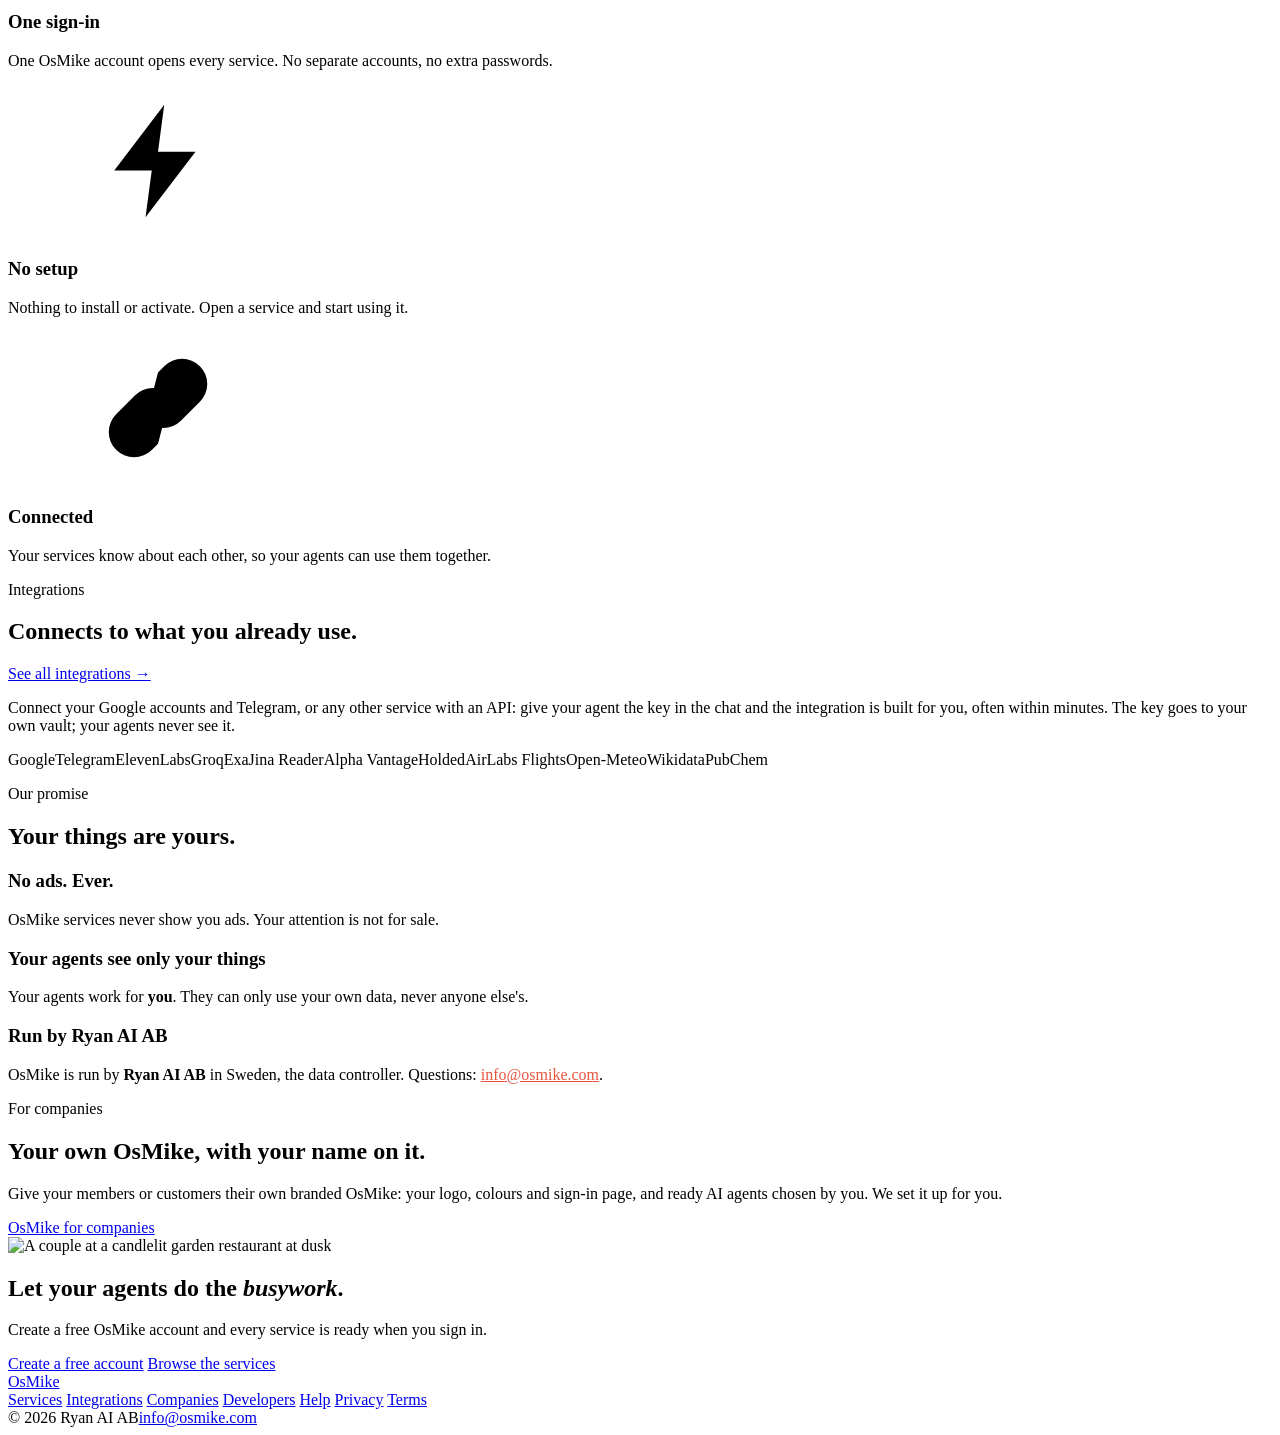
==== commit 1ed9b86a: "Privacy policy, terms and help pages on www.osmike.com (/privacy /terms /support); footer links fixe" ====
--- a/public/index.html
+++ b/public/index.html
@@ -264,8 +264,9 @@
       <a href="/integrations">Integrations</a>
       <a href="/business">Companies</a>
       <a href="/developers">Developers</a>
-      <a href="https://account.osmike.com/privacy">Privacy</a>
-      <a href="https://account.osmike.com/terms">Terms</a>
+      <a href="/support">Help</a>
+      <a href="/privacy">Privacy</a>
+      <a href="/terms">Terms</a>
     </nav>
     <div class="legal"><span>© 2026 Ryan AI AB</span><a href="mailto:info@osmike.com">info@osmike.com</a></div>
   </footer>
